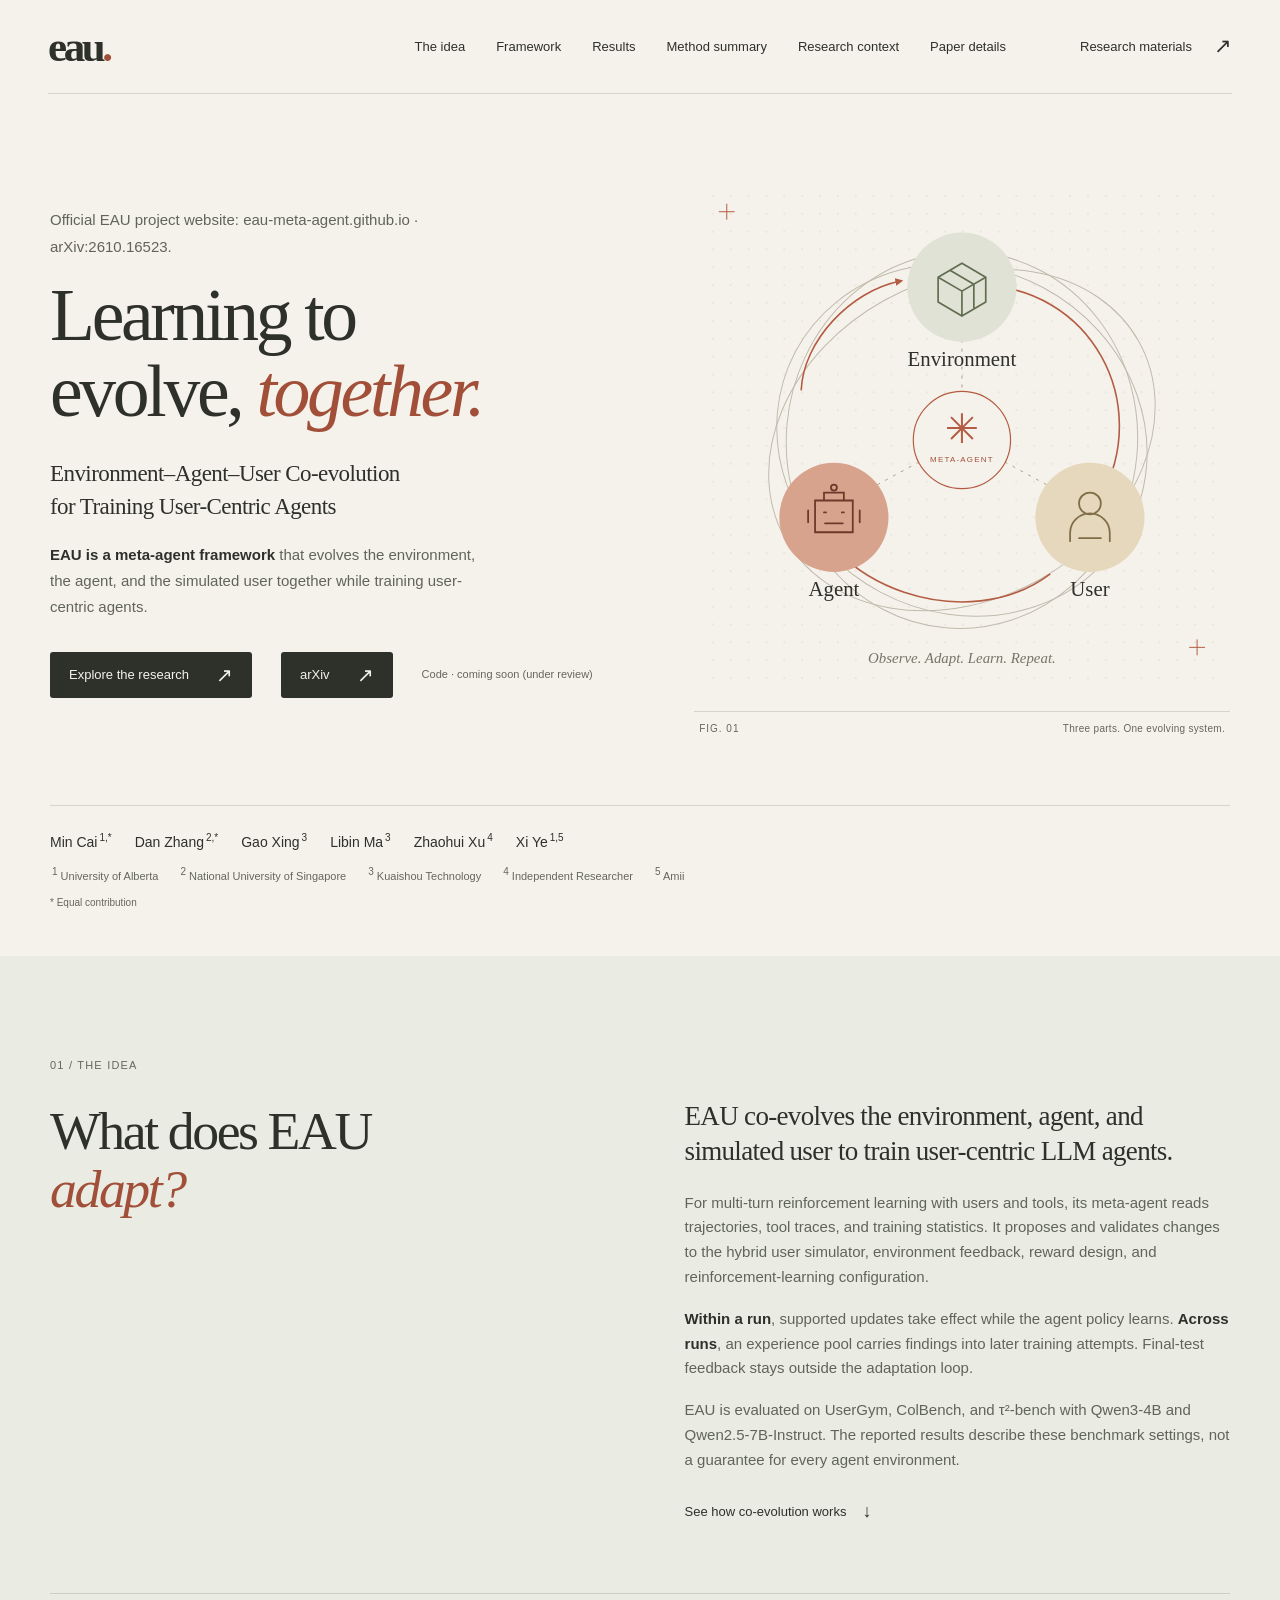
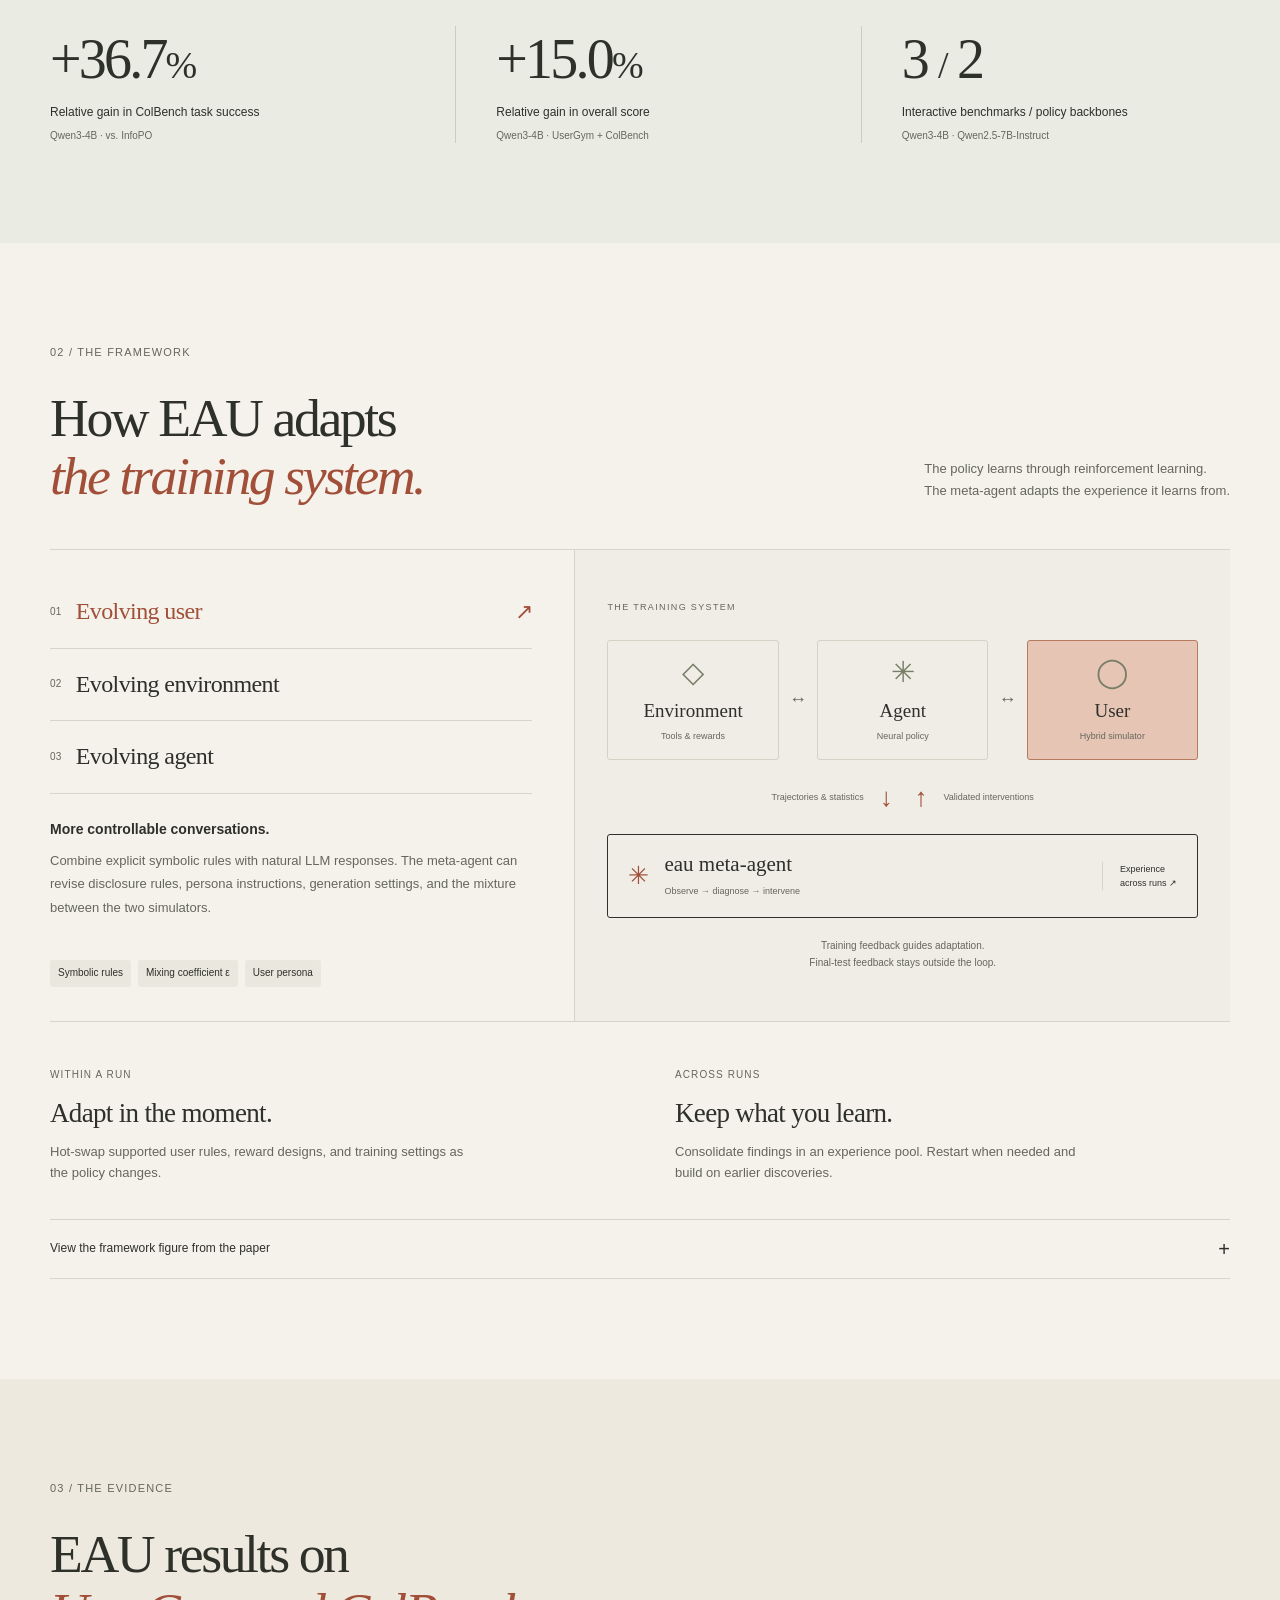
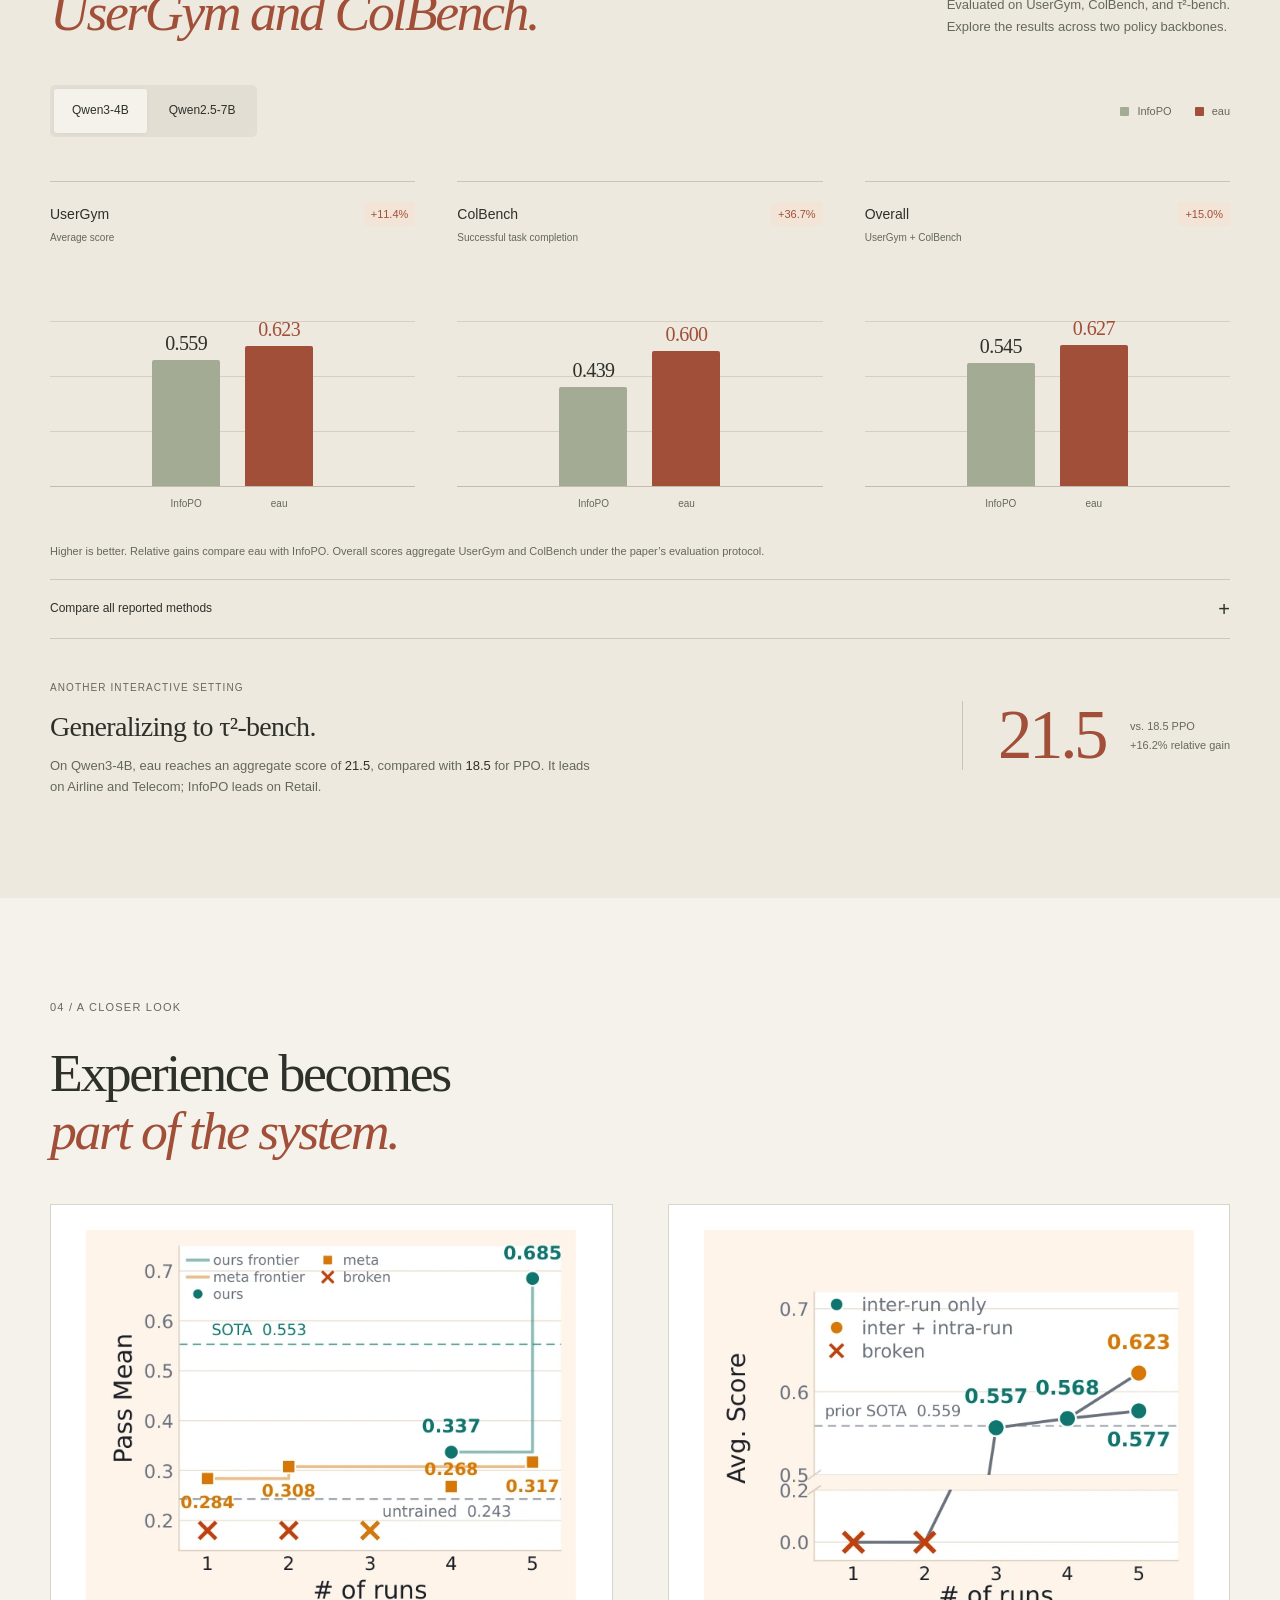
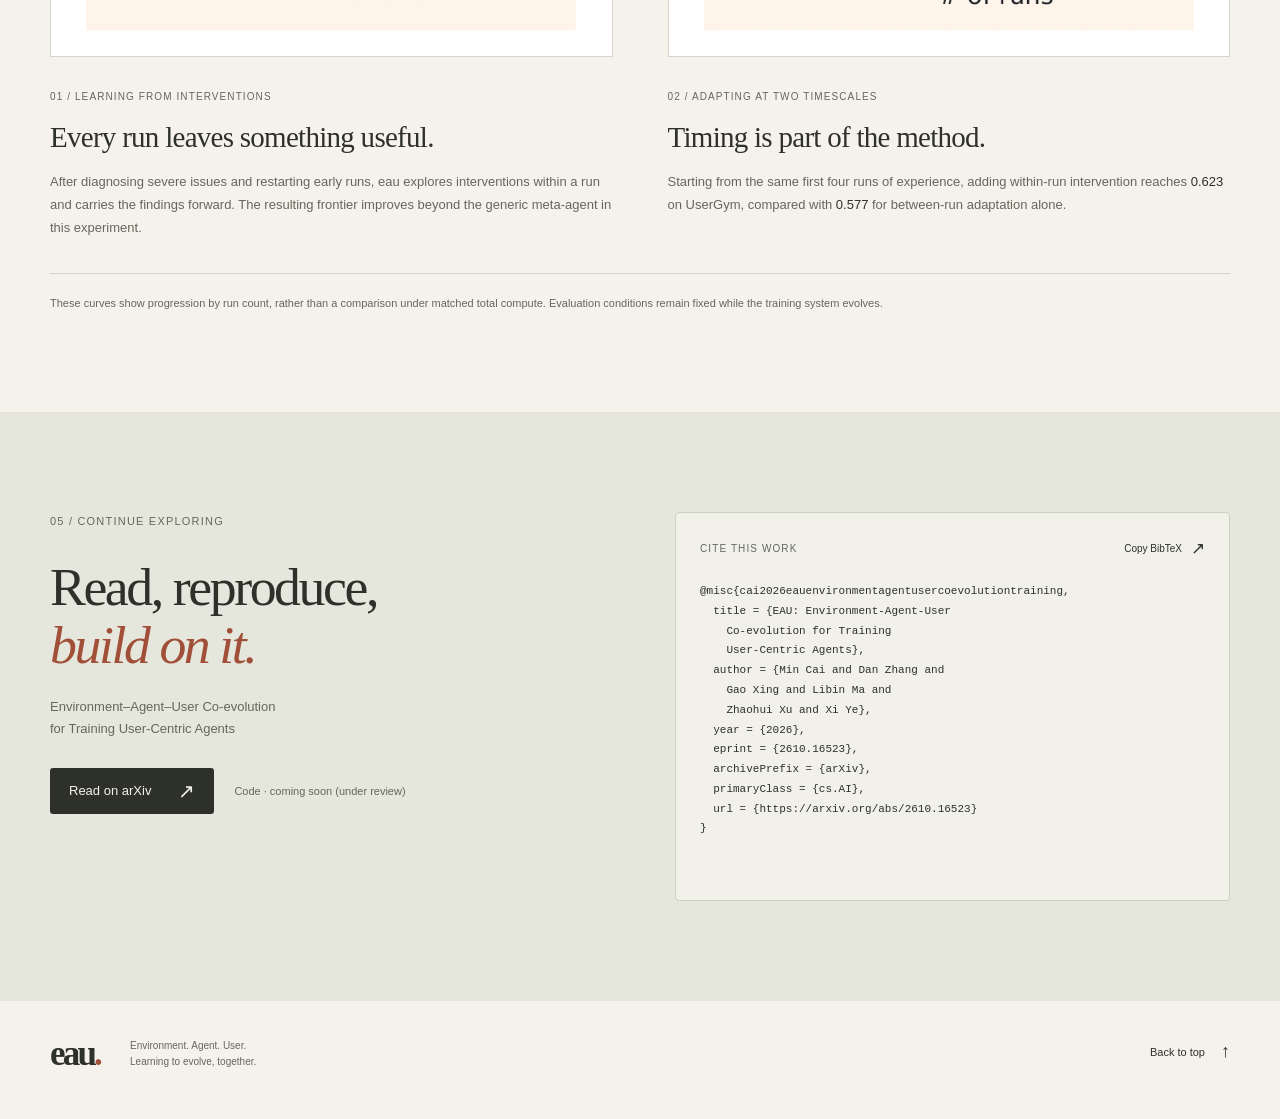
==== index.html @ 18c0ae3d "R16: make framework and benchmark section headings descriptive" ====
<!doctype html>
<html lang="en">
<head>
  <meta charset="utf-8">
  <meta name="viewport" content="width=device-width, initial-scale=1">
  <meta name="theme-color" content="#f5f2eb">
  <meta name="description" content="Official EAU project website for arXiv:2610.16523. A meta-agent framework that adapts environments, simulated users, rewards, and RL configuration for user-centric agents.">
  <link rel="canonical" href="https://eau-meta-agent.github.io/">
  <meta name="citation_title" content="EAU: Environment-Agent-User Co-evolution for Training User-Centric Agents">
  <meta name="citation_author" content="Min Cai">
  <meta name="citation_author" content="Dan Zhang">
  <meta name="citation_author" content="Gao Xing">
  <meta name="citation_author" content="Libin Ma">
  <meta name="citation_author" content="Zhaohui Xu">
  <meta name="citation_author" content="Xi Ye">
  <meta name="citation_publication_date" content="2026">
  <meta name="citation_arxiv_id" content="2610.16523">
  <meta name="citation_pdf_url" content="https://arxiv.org/pdf/2610.16523">
  <meta property="og:title" content="EAU: Environment-Agent-User Co-evolution for Training User-Centric Agents">
  <meta property="og:description" content="Official EAU project website for arXiv:2610.16523. A meta-agent framework that adapts environments, simulated users, rewards, and RL configuration for user-centric agents.">
  <meta property="og:type" content="website">
  <meta property="og:url" content="https://eau-meta-agent.github.io/">
  <meta property="og:image" content="https://eau-meta-agent.github.io/assets/social-card.png">
  <meta property="og:image:width" content="1200">
  <meta property="og:image:height" content="630">
  <meta name="twitter:card" content="summary_large_image">
  <title>EAU: Environment-Agent-User Co-evolution for Training User-Centric Agents</title>
  <link rel="icon" href="assets/favicon.svg" type="image/svg+xml">
  <link rel="stylesheet" href="styles.css">
  <script type="application/ld+json">
  {
    "@context": "https://schema.org",
    "@type": "ScholarlyArticle",
    "name": "EAU: Environment-Agent-User Co-evolution for Training User-Centric Agents",
    "alternateName": ["EAU", "Environment-Agent-User Co-evolution"],
    "url": "https://eau-meta-agent.github.io/",
    "sameAs": "https://arxiv.org/abs/2610.16523",
    "identifier": "arXiv:2610.16523",
    "description": "EAU is a meta-agent framework that jointly adapts the environment, agent, and simulated user while training user-centric agents.",
    "author": [
      {"@type": "Person", "name": "Min Cai", "affiliation": {"@type": "Organization", "name": "University of Alberta"}},
      {"@type": "Person", "name": "Dan Zhang", "affiliation": {"@type": "Organization", "name": "National University of Singapore"}},
      {"@type": "Person", "name": "Gao Xing", "affiliation": {"@type": "Organization", "name": "Kuaishou Technology"}},
      {"@type": "Person", "name": "Libin Ma", "affiliation": {"@type": "Organization", "name": "Kuaishou Technology"}},
      {"@type": "Person", "name": "Zhaohui Xu", "affiliation": {"@type": "Organization", "name": "Independent Researcher"}},
      {"@type": "Person", "name": "Xi Ye", "affiliation": [{"@type": "Organization", "name": "University of Alberta"}, {"@type": "Organization", "name": "Amii"}]}
    ],
    "keywords": ["environment-agent-user co-evolution", "meta-agent", "user-centric agents", "UserGym", "ColBench", "multi-turn reinforcement learning"]
  }
  </script>
  <script src="site-config.js" defer></script>
  <script src="script.js" defer></script>
</head>
<body>
  <a class="skip-link" href="#main">Skip to content</a>
  <header class="site-header">
    <a class="wordmark" href="#" aria-label="EAU home">eau<span class="wordmark-dot">.</span></a>
    <nav aria-label="Main navigation">
      <a href="#overview">The idea</a><a href="#framework">Framework</a><a href="#results">Results</a><a href="method.html">Method summary</a><a href="research-context.html">Research context</a><a href="paper.html">Paper details</a>
    </nav>
    <a class="header-link" href="#resources">Research materials <span aria-hidden="true">↗</span></a>
  </header>

  <main id="main">
    <section class="hero wrap" aria-labelledby="hero-title">
      <div class="hero-copy">
        <p class="hero-description" id="project-reference">Official EAU project website: <a href="https://eau-meta-agent.github.io/">eau-meta-agent.github.io</a> · <a href="https://arxiv.org/abs/2610.16523">arXiv:2610.16523</a>.</p>
        <h1 id="hero-title">Learning to<br>evolve, <em>together.</em></h1>
        <p class="hero-subtitle">Environment–Agent–User Co-evolution<br>for Training User-Centric Agents</p>
        <p class="hero-description"><strong>EAU is a meta-agent framework</strong> that evolves the environment, the agent, and the simulated user together while training user-centric agents.</p>
        <div class="hero-actions">
          <a class="button button-dark" href="#overview">Explore the research <span aria-hidden="true">↗</span></a>
          <a class="button button-dark" href="https://arxiv.org/abs/2610.16523" target="_blank" rel="noopener">arXiv <span aria-hidden="true">↗</span></a>
          <a class="text-link" data-code-link hidden href="#">Code <span aria-hidden="true">↗</span></a><span class="resource-status" data-code-status>Code · coming soon (under review)</span>
        </div>
      </div>
      <div class="hero-visual">
        <svg class="evolution-art" viewBox="0 0 540 530" role="img" aria-labelledby="art-title art-description">
          <title id="art-title">Three parts. One evolving system.</title>
          <desc id="art-description">Environment, agent, and user form a connected cycle around a meta-agent. Feedback from training informs the next intervention.</desc>
          <defs>
            <pattern id="dot-grid" width="18" height="18" patternUnits="userSpaceOnUse"><circle cx="1" cy="1" r="0.65" fill="#d6d0c5"/></pattern>
            <marker id="arrow-clay" viewBox="0 0 10 10" refX="5" refY="5" markerWidth="5" markerHeight="5" orient="auto-start-reverse"><path d="M 0 0 L 10 5 L 0 10 z" fill="#b45c43"/></marker>
          </defs>
          <rect x="10" y="10" width="520" height="510" fill="url(#dot-grid)"/>
          <g class="art-orbits" fill="none" stroke="#c1baad" stroke-width="1">
            <ellipse cx="270" cy="265" rx="204" ry="161" transform="rotate(-29 270 265)"/>
            <ellipse cx="270" cy="265" rx="190" ry="174" transform="rotate(28 270 265)"/>
            <ellipse cx="270" cy="265" rx="177" ry="190" transform="rotate(5 270 265)"/>
          </g>
          <path d="M283 109 C401 108 463 230 409 324 M359 400 C278 462 131 417 108 311 M108 215 C110 165 158 115 207 105" fill="none" stroke="#b45c43" stroke-width="1.6" marker-end="url(#arrow-clay)"/>
          <g stroke="#aaa18e" stroke-dasharray="3 6" fill="none"><path d="M270 155V216 M161 323L229 286 M379 323L311 286"/></g>
          <g class="art-node environment-node">
            <circle cx="270" cy="111" r="55" fill="#dfe2d4"/>
            <g fill="none" stroke="#626c50" stroke-width="1.7"><path d="M246 126V101l24-14 24 14v25l-24 14z M246 101l24 14 24-14 M270 115v25 M258 94l24 14v24"/></g>
            <text x="270" y="190" text-anchor="middle" class="art-label">Environment</text>
          </g>
          <g class="art-node agent-node">
            <circle cx="141" cy="343" r="55" fill="#d8a38d"/>
            <g fill="none" stroke="#6e382b" stroke-width="1.8"><path d="M122 326h38v32h-38z M131 326v-8h20v8 M131 338h2 M149 338h2 M132 349h18 M115 336v12 M167 336v12" stroke-linecap="round"/><circle cx="141" cy="313" r="3"/></g>
            <text x="141" y="422" text-anchor="middle" class="art-label">Agent</text>
          </g>
          <g class="art-node user-node">
            <circle cx="399" cy="343" r="55" fill="#e6d8bc"/>
            <g fill="none" stroke="#806e47" stroke-width="1.8"><circle cx="399" cy="329" r="11"/><path d="M379 367v-8a20 20 0 0 1 40 0v8 M388 364h22" stroke-linecap="round"/></g>
            <text x="399" y="422" text-anchor="middle" class="art-label">User</text>
          </g>
          <circle cx="270" cy="265" r="49" fill="#f5f2eb" stroke="#b45c43" stroke-width="1.2"/>
          <g transform="translate(270 253)" stroke="#b45c43" stroke-width="2"><path d="M-15 0h30 M0-15v30 M-11-11l22 22 M-11 11l22-22"/></g>
          <text x="270" y="287" text-anchor="middle" class="art-meta">META-AGENT</text>
          <text x="270" y="490" text-anchor="middle" class="art-footnote">Observe. Adapt. Learn. Repeat.</text>
          <path d="M25 35h16 M33 27v16 M499 474h16 M507 466v16" stroke="#b45c43" stroke-width="1"/>
        </svg>
        <div class="figure-index"><span>Fig. 01</span><span>Three parts. One evolving system.</span></div>
      </div>
    </section>

    <section class="authors wrap" aria-label="Research team">
      <p class="author-names"><span>Min Cai<sup>1,*</sup></span><span>Dan Zhang<sup>2,*</sup></span><span>Gao Xing<sup>3</sup></span><span>Libin Ma<sup>3</sup></span><span>Zhaohui Xu<sup>4</sup></span><span>Xi Ye<sup>1,5</sup></span></p>
      <p class="affiliations"><span><sup>1</sup> University of Alberta</span><span><sup>2</sup> National University of Singapore</span><span><sup>3</sup> Kuaishou Technology</span><span><sup>4</sup> Independent Researcher</span><span><sup>5</sup> Amii</span></p>
      <p class="equal-contribution">* Equal contribution</p>
    </section>

    <section class="overview section-pad" id="overview" aria-labelledby="overview-title">
      <div class="wrap overview-grid">
        <div><p class="eyebrow section-number">01 / The idea</p><h2 id="overview-title">What does EAU<br><em>adapt?</em></h2></div>
        <div class="overview-copy">
          <p class="lead">EAU co-evolves the environment, agent, and simulated user to train user-centric LLM agents.</p>
          <p>For multi-turn reinforcement learning with users and tools, its meta-agent reads trajectories, tool traces, and training statistics. It proposes and validates changes to the hybrid user simulator, environment feedback, reward design, and reinforcement-learning configuration.</p>
          <p><strong>Within a run</strong>, supported updates take effect while the agent policy learns. <strong>Across runs</strong>, an experience pool carries findings into later training attempts. Final-test feedback stays outside the adaptation loop.</p>
          <p>EAU is evaluated on UserGym, ColBench, and τ²-bench with Qwen3-4B and Qwen2.5-7B-Instruct. The reported results describe these benchmark settings, not a guarantee for every agent environment.</p>
          <a class="text-link" href="#framework">See how co-evolution works <span aria-hidden="true">↓</span></a>
        </div>
      </div>
      <div class="wrap findings-strip">
        <div><strong>+36.7<span>%</span></strong><p>Relative gain in ColBench task success<small>Qwen3-4B · vs. InfoPO</small></p></div>
        <div><strong>+15.0<span>%</span></strong><p>Relative gain in overall score<small>Qwen3-4B · UserGym + ColBench</small></p></div>
        <div><strong>3 <span>/</span> 2</strong><p>Interactive benchmarks / policy backbones<small>Qwen3-4B · Qwen2.5-7B-Instruct</small></p></div>
      </div>
    </section>

    <section class="framework wrap section-pad" id="framework" aria-labelledby="framework-title">
      <div class="section-heading"><div><p class="eyebrow section-number">02 / The framework</p><h2 id="framework-title">How EAU adapts<br><em>the training system.</em></h2></div><p>The policy learns through reinforcement learning.<br>The meta-agent adapts the experience it learns from.</p></div>
      <div class="framework-explorer">
        <div class="framework-controls">
          <div class="component-tabs" role="tablist" aria-label="Explore co-evolving components">
            <button id="tab-user" role="tab" aria-selected="true" aria-controls="component-panel" data-component="user" tabindex="0"><span>01</span> Evolving user <span aria-hidden="true">↗</span></button>
            <button id="tab-environment" role="tab" aria-selected="false" aria-controls="component-panel" data-component="environment" tabindex="-1"><span>02</span> Evolving environment <span aria-hidden="true">↗</span></button>
            <button id="tab-agent" role="tab" aria-selected="false" aria-controls="component-panel" data-component="agent" tabindex="-1"><span>03</span> Evolving agent <span aria-hidden="true">↗</span></button>
          </div>
          <div id="component-panel" role="tabpanel" aria-labelledby="tab-user" tabindex="0">
            <h3 id="component-title">More controllable conversations.</h3>
            <p id="component-description">Combine explicit symbolic rules with natural LLM responses. The meta-agent can revise disclosure rules, persona instructions, generation settings, and the mixture between the two simulators.</p>
            <div class="knob-list" id="component-knobs"><span>Symbolic rules</span><span>Mixing coefficient ε</span><span>User persona</span></div>
          </div>
        </div>
        <div class="system-diagram" data-active="user">
          <div class="diagram-label">THE TRAINING SYSTEM</div>
          <div class="system-components"><div data-node="environment"><span class="node-symbol" aria-hidden="true">◇</span>Environment<small>Tools & rewards</small></div><span class="connector" aria-hidden="true">↔</span><div data-node="agent"><span class="node-symbol" aria-hidden="true">✳</span>Agent<small>Neural policy</small></div><span class="connector" aria-hidden="true">↔</span><div data-node="user" class="is-active"><span class="node-symbol" aria-hidden="true">◯</span>User<small>Hybrid simulator</small></div></div>
          <div class="feedback-bridge"><span>Trajectories & statistics</span><span aria-hidden="true">↓ &nbsp; ↑</span><span>Validated interventions</span></div>
          <div class="meta-agent-box"><span class="little-star" aria-hidden="true">✳</span><div><strong>eau meta-agent</strong><small>Observe → diagnose → intervene</small></div><span class="experience-pool">Experience<br>across runs ↗</span></div>
          <p class="diagram-note">Training feedback guides adaptation.<br>Final-test feedback stays outside the loop.</p>
        </div>
      </div>
      <div class="timescales"><article><span class="mini-index">Within a run</span><h3>Adapt in the moment.</h3><p>Hot-swap supported user rules, reward designs, and training settings as the policy changes.</p></article><article><span class="mini-index">Across runs</span><h3>Keep what you learn.</h3><p>Consolidate findings in an experience pool. Restart when needed and build on earlier discoveries.</p></article></div>
      <details class="paper-figure"><summary>View the framework figure from the paper <span aria-hidden="true">+</span></summary><figure><a href="assets/eau_demo.webp" target="_blank" rel="noopener"><img src="assets/eau_demo.webp" width="1844" height="768" loading="lazy" alt="EAU framework from the manuscript, showing meta-agent interventions on environment, agent, and user knobs during and across training runs."></a><figcaption>The meta-agent controls editable knobs and carries experience between runs. Figure from the supplied manuscript.</figcaption></figure></details>
    </section>

    <section class="results section-pad" id="results" aria-labelledby="results-title">
      <div class="wrap">
        <div class="section-heading"><div><p class="eyebrow section-number">03 / The evidence</p><h2 id="results-title">EAU results on<br><em>UserGym and ColBench.</em></h2></div><p>Evaluated on UserGym, ColBench, and τ²-bench.<br>Explore the results across two policy backbones.</p></div>
        <div class="results-toolbar"><div class="model-switch" role="group" aria-label="Policy backbone"><button data-model="qwen3" aria-pressed="true">Qwen3-4B</button><button data-model="qwen25" aria-pressed="false">Qwen2.5-7B</button></div><span class="results-key"><i class="legend-baseline"></i> InfoPO <i class="legend-eau"></i> eau</span></div>
        <div class="chart-grid" id="result-charts" aria-live="polite"><article class="chart-card" aria-label="Qwen3-4B, UserGym Average score: InfoPO 0.559, eau 0.623, relative gain 11.4 percent.">
      <div class="chart-top"><h3>UserGym</h3><span class="gain">+11.4%</span></div>
      <p class="chart-subtitle">Average score</p>
      <div class="bar-plot" aria-hidden="true"><div class="bar-column"><span class="bar-value">0.559</span><div class="bar" style="height:57.30%"></div></div><div class="bar-column eau"><span class="bar-value">0.623</span><div class="bar" style="height:63.86%"></div></div></div>
      <div class="bar-labels" aria-hidden="true"><span>InfoPO</span><span>eau</span></div>
    </article><article class="chart-card" aria-label="Qwen3-4B, ColBench Successful task completion: InfoPO 0.439, eau 0.600, relative gain 36.7 percent.">
      <div class="chart-top"><h3>ColBench</h3><span class="gain">+36.7%</span></div>
      <p class="chart-subtitle">Successful task completion</p>
      <div class="bar-plot" aria-hidden="true"><div class="bar-column"><span class="bar-value">0.439</span><div class="bar" style="height:45.00%"></div></div><div class="bar-column eau"><span class="bar-value">0.600</span><div class="bar" style="height:61.50%"></div></div></div>
      <div class="bar-labels" aria-hidden="true"><span>InfoPO</span><span>eau</span></div>
    </article><article class="chart-card" aria-label="Qwen3-4B, Overall UserGym + ColBench: InfoPO 0.545, eau 0.627, relative gain 15.0 percent.">
      <div class="chart-top"><h3>Overall</h3><span class="gain">+15.0%</span></div>
      <p class="chart-subtitle">UserGym + ColBench</p>
      <div class="bar-plot" aria-hidden="true"><div class="bar-column"><span class="bar-value">0.545</span><div class="bar" style="height:55.86%"></div></div><div class="bar-column eau"><span class="bar-value">0.627</span><div class="bar" style="height:64.27%"></div></div></div>
      <div class="bar-labels" aria-hidden="true"><span>InfoPO</span><span>eau</span></div>
    </article></div>
        <noscript><p>Showing the Qwen3-4B results. Enable JavaScript to switch the policy backbone. The source tables are included in the downloadable manuscript.</p></noscript>
        <p class="results-note">Higher is better. Relative gains compare eau with InfoPO. Overall scores aggregate UserGym and ColBench under the paper’s evaluation protocol.</p>
        <details class="result-table-details"><summary>Compare all reported methods <span aria-hidden="true">+</span></summary><div class="table-scroll"><table><caption id="table-caption">Qwen3-4B · UserGym and ColBench</caption><thead><tr><th scope="col">Method</th><th scope="col">UserGym avg.</th><th scope="col">ColBench pass</th><th scope="col">ColBench success</th><th scope="col">Overall</th></tr></thead><tbody id="results-table-body"><tr><th scope="row">Backbone</th><td>0.426</td><td>0.272</td><td>0.153</td><td>0.378</td></tr><tr><th scope="row">ReAct</th><td>0.457</td><td>0.269</td><td>0.145</td><td>0.401</td></tr><tr><th scope="row">Reflexion</th><td>0.455</td><td>0.303</td><td>0.184</td><td>0.408</td></tr><tr><th scope="row">RAGEN</th><td>0.468</td><td>0.479</td><td>0.361</td><td>0.457</td></tr><tr><th scope="row">Search-R1</th><td>0.472</td><td>0.467</td><td>0.355</td><td>0.459</td></tr><tr><th scope="row">UserRL</th><td>0.509</td><td>0.468</td><td>0.342</td><td>0.486</td></tr><tr><th scope="row">InfoPO</th><td>0.559</td><td>0.553</td><td>0.439</td><td>0.545</td></tr><tr><th scope="row">PPO</th><td>0.522</td><td>0.284</td><td>0.200</td><td>0.462</td></tr><tr class="ours"><th scope="row">eau</th><td>0.623</td><td>0.685</td><td>0.600</td><td>0.627</td></tr></tbody></table></div></details>
        <div class="tau-result"><div><span class="mini-index">Another interactive setting</span><h3>Generalizing to τ²-bench.</h3><p>On Qwen3-4B, eau reaches an aggregate score of <strong>21.5</strong>, compared with <strong>18.5</strong> for PPO. It leads on Airline and Telecom; InfoPO leads on Retail.</p></div><div class="tau-score"><strong>21.5</strong><span>vs. 18.5 PPO<br>+16.2% relative gain</span></div></div>
      </div>
    </section>

    <section class="insights wrap section-pad" aria-labelledby="insights-title">
      <div class="section-heading"><div><p class="eyebrow section-number">04 / A closer look</p><h2 id="insights-title">Experience becomes<br><em>part of the system.</em></h2></div></div>
      <div class="insight-grid">
        <article><figure><a href="assets/experience_analysis.webp" target="_blank" rel="noopener"><img src="assets/experience_analysis.webp" width="634" height="518" loading="lazy" alt="ColBench best-score frontier: EAU reaches pass mean 0.685, compared with 0.317 for a generic meta-agent, over five runs."></a></figure><span class="mini-index">01 / Learning from interventions</span><h3>Every run leaves something useful.</h3><p>After diagnosing severe issues and restarting early runs, eau explores interventions within a run and carries the findings forward. The resulting frontier improves beyond the generic meta-agent in this experiment.</p></article>
        <article><figure><a href="assets/usergym_progression.webp" target="_blank" rel="noopener"><img src="assets/usergym_progression.webp" width="634" height="518" loading="lazy" alt="UserGym progression: with shared experience from the first four runs, adding intra-run intervention reaches 0.623 versus 0.577 with inter-run adaptation alone."></a></figure><span class="mini-index">02 / Adapting at two timescales</span><h3>Timing is part of the method.</h3><p>Starting from the same first four runs of experience, adding within-run intervention reaches <strong>0.623</strong> on UserGym, compared with <strong>0.577</strong> for between-run adaptation alone.</p></article>
      </div>
      <p class="insights-note">These curves show progression by run count, rather than a comparison under matched total compute. Evaluation conditions remain fixed while the training system evolves.</p>
    </section>

    <section class="resources section-pad" id="resources" aria-labelledby="resources-title">
      <div class="wrap resources-grid"><div><p class="eyebrow section-number">05 / Continue exploring</p><h2 id="resources-title">Read, reproduce,<br><em>build on it.</em></h2><p>Environment–Agent–User Co-evolution<br>for Training User-Centric Agents</p><div class="resource-links"><a class="button button-dark" href="https://arxiv.org/abs/2610.16523" target="_blank" rel="noopener">Read on arXiv <span aria-hidden="true">↗</span></a><a id="code-link" class="text-link" data-code-link hidden href="#">Code on GitHub <span aria-hidden="true">↗</span></a><span id="code-status" class="resource-status" data-code-status>Code · coming soon (under review)</span></div></div>
      <div class="citation-box"><div class="citation-heading"><span class="mini-index">Cite this work</span><button id="copy-citation" aria-label="Copy BibTeX citation">Copy BibTeX <span aria-hidden="true">↗</span></button></div><pre><code id="citation">@misc{cai2026eauenvironmentagentusercoevolutiontraining,
  title = {EAU: Environment-Agent-User
    Co-evolution for Training
    User-Centric Agents},
  author = {Min Cai and Dan Zhang and
    Gao Xing and Libin Ma and
    Zhaohui Xu and Xi Ye},
  year = {2026},
  eprint = {2610.16523},
  archivePrefix = {arXiv},
  primaryClass = {cs.AI},
  url = {https://arxiv.org/abs/2610.16523}
}</code></pre><p id="copy-status" class="copy-status" role="status" aria-live="polite"></p></div></div>
    </section>
  </main>
  <footer class="wrap site-footer"><a class="wordmark" href="#" aria-label="Back to top">eau<span class="wordmark-dot">.</span></a><p>Environment. Agent. User.<br>Learning to evolve, together.</p><a class="text-link" href="#main">Back to top <span aria-hidden="true">↑</span></a></footer>
</body>
</html>
---- styles.css ----
@charset "UTF-8";
:root{--paper:#f5f2eb;--ink:#2e302a;--muted:#65675d;--line:#d7d5ca;--clay:#a14f38;--clay-light:#e7c5b5;--sage:#dfe2d4;--serif:Georgia,'Times New Roman',serif;--sans:Arial,Helvetica,sans-serif}
*{box-sizing:border-box}html{scroll-behavior:smooth;scroll-padding-top:92px}body{margin:0;background:var(--paper);color:var(--ink);font-family:var(--sans);font-size:16px;line-height:1.65;-webkit-font-smoothing:antialiased}a{color:inherit;text-decoration:none}button{font:inherit;color:inherit;cursor:pointer}button,a{-webkit-tap-highlight-color:transparent}button:focus-visible,a:focus-visible,summary:focus-visible,[tabindex]:focus-visible{outline:2px solid var(--clay);outline-offset:6px}button:disabled{cursor:default}a[hidden],[hidden]{display:none!important}::selection{background:#dfb39a;color:var(--ink)}img{display:block;width:100%;height:auto}p{margin:0 0 1.15em}h1,h2,h3{font-family:var(--serif);font-weight:400;line-height:1.08;margin:0;letter-spacing:-.045em}h1{font-size:clamp(58px,5.75vw,84px);line-height:1.035}h2{font-size:clamp(39px,4.2vw,57px)}h3{font-size:29px;letter-spacing:-.025em;line-height:1.15}em{font-weight:400;color:var(--clay)}sup{font-size:10px;vertical-align:super;margin-left:2px;line-height:0}.wrap{width:min(1180px,calc(100% - 96px));margin-inline:auto}.section-pad{padding-block:100px}.eyebrow,.mini-index{font-size:11px;font-weight:500;letter-spacing:.11em;text-transform:uppercase}.eyebrow{margin:0 0 28px;display:flex;align-items:center;gap:10px}.section-number{color:var(--muted)}.little-star{color:var(--clay);font-size:25px;line-height:1}.skip-link{position:fixed;top:-100px;left:20px;z-index:100;background:var(--ink);color:var(--paper);padding:12px 20px}.skip-link:focus{top:15px}.site-header{height:94px;width:calc(100% - 96px);margin:auto;display:flex;align-items:center;justify-content:space-between;border-bottom:1px solid var(--line);gap:32px}.wordmark{font-family:var(--serif);font-size:43px;font-weight:700;letter-spacing:-.08em;line-height:1;display:inline-block}.wordmark-dot{color:var(--clay)}nav{display:flex;gap:31px;margin-left:auto;margin-right:42px}nav a,.header-link{font-size:13px}nav a:hover,.header-link:hover{color:var(--clay)}.header-link{display:flex;gap:22px;align-items:center}.header-link span{font-size:21px}.hero{padding-top:76px;padding-bottom:58px;display:grid;grid-template-columns:1.12fr 1fr;align-items:center;gap:44px}.hero-copy{padding-bottom:12px}.hero .eyebrow{margin-bottom:28px}.hero-subtitle{font-family:var(--serif);font-size:23px;line-height:1.4;margin:29px 0 19px;letter-spacing:-.025em}.hero-description{font-size:15px;line-height:1.75;max-width:430px;color:#616459}.hero-description strong{font-weight:600;color:var(--ink)}.hero-actions{display:flex;flex-wrap:wrap;gap:18px 29px;align-items:center;margin-top:31px}.button{display:inline-flex;align-items:center;justify-content:center;gap:27px;padding:13px 19px;font-size:13px;border-radius:3px;line-height:1.5;transition:background .2s,transform .2s}.button:hover{transform:translateY(-2px)}.button-dark{background:var(--ink);color:var(--paper)}.button-dark:hover{background:#4b4e41}.button span{font-size:20px;line-height:1}.text-link{display:inline-flex;align-items:center;gap:16px;font-size:13px;border-bottom:1px solid transparent;padding-bottom:3px}.text-link:hover{color:var(--clay);border-color:var(--clay)}.text-link span{font-size:18px}.hero-visual{padding-top:7px}.evolution-art{width:100%;height:auto;overflow:visible}.art-label{font-family:var(--serif);font-size:21px;fill:var(--ink)}.art-meta{font-family:var(--sans);font-size:8px;letter-spacing:1.25px;fill:var(--clay)}.art-footnote{font-family:var(--serif);font-style:italic;font-size:15px;fill:#777566}.figure-index{display:flex;align-items:center;justify-content:space-between;font-size:10px;color:var(--muted);padding:9px 5px;border-top:1px solid var(--line);letter-spacing:.03em}.figure-index span:first-child{text-transform:uppercase;letter-spacing:.1em}.authors{border-top:1px solid var(--line);padding-block:25px 32px}.author-names{font-size:14px;display:flex;flex-wrap:wrap;gap:10px 23px;margin:0 0 13px}.affiliations{display:flex;flex-wrap:wrap;gap:3px 20px;font-size:11px;color:var(--muted);margin:0 0 10px}.equal-contribution{font-size:10px;color:var(--muted);margin:0}.overview{background:#eaece3;margin-top:12px}.overview-grid{display:grid;grid-template-columns:1fr 1.03fr;gap:105px}.overview-copy{font-size:15px;color:#616459;padding-top:43px}.overview-copy .lead{font-family:var(--serif);font-size:27px;line-height:1.3;letter-spacing:-.025em;color:var(--ink);margin-bottom:22px}.overview-copy strong{color:var(--ink)}.overview-copy .text-link{color:var(--ink);margin-top:7px}.findings-strip{display:grid;grid-template-columns:1fr 1fr 1fr;border-top:1px solid #c9cec0;margin-top:62px;padding-top:32px;gap:36px}.findings-strip>div+div{border-left:1px solid #c9cec0;padding-left:40px}.findings-strip strong{font-family:var(--serif);font-size:56px;font-weight:400;letter-spacing:-.05em;line-height:1.2}.findings-strip strong>span{font-size:38px}.findings-strip p{font-size:12px;line-height:1.5;margin:10px 0 0}.findings-strip small{display:block;font-size:10px;color:var(--muted);margin-top:7px}.section-heading{display:flex;align-items:flex-end;justify-content:space-between;gap:50px;margin-bottom:44px}.section-heading>p{font-size:13px;color:var(--muted);margin:0 0 4px;max-width:380px}.framework-explorer{display:grid;grid-template-columns:1fr 1.25fr;border-block:1px solid var(--line);min-height:420px}.framework-controls{padding:26px 42px 34px 0}.component-tabs{display:flex;flex-direction:column}.component-tabs button{background:none;border:0;border-bottom:1px solid var(--line);padding:16px 0;display:flex;align-items:center;gap:14px;text-align:left;font-family:var(--serif);font-size:24px;letter-spacing:-.025em}.component-tabs button>span:first-child{font-family:var(--sans);font-size:10px;letter-spacing:.03em;color:var(--muted)}.component-tabs button>span:last-child{margin-left:auto;font-size:22px;opacity:0}.component-tabs button[aria-selected=true]{color:var(--clay)}.component-tabs button[aria-selected=true]>span:last-child{opacity:1}.component-tabs button:hover{color:var(--clay)}#component-panel{padding-top:27px}#component-title{font-family:var(--sans);font-size:14px;font-weight:600;letter-spacing:0;margin-bottom:12px}#component-description{font-size:13px;color:var(--muted);line-height:1.8;min-height:94px;margin-bottom:17px}.knob-list{display:flex;gap:7px;flex-wrap:wrap}.knob-list span{font-size:10px;background:#eae7de;padding:5px 8px;border-radius:3px}.system-diagram{background:#efede5;border-left:1px solid var(--line);padding:35px 32px;display:flex;flex-direction:column;justify-content:center}.diagram-label{font-size:9px;letter-spacing:.15em;color:var(--muted);margin-bottom:25px}.system-components{display:flex;align-items:center;justify-content:space-between;gap:10px}.system-components>div{width:29%;text-align:center;font-family:var(--serif);font-size:19px;line-height:1.3;padding:17px 5px;border:1px solid #d5d1c5;border-radius:3px;transition:background .25s,border-color .25s}.system-components small{display:block;font-family:var(--sans);font-size:9px;color:var(--muted);margin-top:7px}.node-symbol{display:block;font-size:29px;margin-bottom:12px;line-height:1;color:#777e67}.system-components>div.is-active{background:#e7c5b5;border-color:#b77c60}.system-components>div[data-node=environment].is-active{background:#dfe2d4;border-color:#8f9b78}.system-components>div[data-node=agent].is-active{background:#ddc9bc;border-color:#a78f7c}.connector{font-size:18px;color:var(--muted)}.feedback-bridge{display:flex;align-items:center;justify-content:center;gap:16px;font-size:9px;color:var(--muted);padding:24px 0}.feedback-bridge>span:nth-child(2){font-size:26px;color:var(--clay);line-height:1}.meta-agent-box{border:1px solid var(--ink);border-radius:3px;display:flex;align-items:center;padding:18px 20px;gap:15px}.meta-agent-box strong{font-family:var(--serif);font-size:21px;font-weight:400;line-height:1.1}.meta-agent-box small{display:block;font-size:9px;color:var(--muted);margin-top:4px}.experience-pool{font-size:9px;line-height:1.6;margin-left:auto;padding-left:17px;border-left:1px solid var(--line)}.diagram-note{font-size:10px;color:var(--muted);text-align:center;margin:19px 0 0;line-height:1.7}.timescales{display:grid;grid-template-columns:1fr 1fr;gap:70px;padding-top:38px}.mini-index{font-size:10px;color:var(--muted)}.timescales h3{margin:12px 0;font-size:27px}.timescales p{font-size:13px;max-width:420px;color:var(--muted);margin:0}.paper-figure{margin-top:35px;border-block:1px solid var(--line)}summary{cursor:pointer;list-style:none;display:flex;align-items:center;justify-content:space-between;padding:19px 0;font-size:12px}summary::-webkit-details-marker{display:none}summary>span{font-size:20px;line-height:1;transition:transform .2s}details[open]>summary>span{transform:rotate(45deg)}.paper-figure figure{margin:10px 0 25px;background:#fff;padding:20px}.paper-figure figcaption{font-size:11px;color:var(--muted);margin-top:20px}.paper-figure a{display:block}.results{background:#eee9df}.results-toolbar{display:flex;align-items:center;justify-content:space-between;margin:5px 0 44px;gap:20px}.model-switch{display:flex;gap:4px;background:#e3ded3;border-radius:5px;padding:4px}.model-switch button{border:0;background:transparent;padding:10px 18px;border-radius:3px;font-size:12px;transition:background .2s}.model-switch button[aria-pressed=true]{background:var(--paper);box-shadow:0 1px 4px #0000000a}.results-key{display:flex;align-items:center;gap:8px;font-size:11px;color:var(--muted)}.results-key i{width:9px;height:9px;display:inline-block;border-radius:1px}.legend-baseline{background:#a4ab94}.legend-eau{background:var(--clay);margin-left:15px}.chart-grid{display:grid;grid-template-columns:1fr 1fr 1fr;gap:42px}.chart-card{border-top:1px solid #cac5b9;padding-top:20px;min-width:0}.chart-top{display:flex;align-items:center;justify-content:space-between;gap:10px}.chart-top h3{font-family:var(--sans);font-weight:500;letter-spacing:0;font-size:14px}.gain{font-size:11px;color:var(--clay);background:#f2e4d7;padding:3px 7px;border-radius:3px}.chart-subtitle{font-size:10px;color:var(--muted);margin:4px 0 20px}.bar-plot{position:relative;height:220px;border-bottom:1px solid #c1bcae;display:flex;justify-content:center;gap:25px;align-items:flex-end;padding:0 20px;background:repeating-linear-gradient(to top,transparent 0,transparent 54px,#d7d0c2 54px,#d7d0c2 55px)}.bar-column{display:flex;flex-direction:column;justify-content:flex-end;align-items:center;gap:7px;width:68px;height:100%;z-index:1}.bar-value{font-size:20px;line-height:1;font-family:var(--serif);letter-spacing:-.03em}.bar{width:100%;background:#a4ab94;border-radius:2px 2px 0 0;transition:height .35s ease}.bar-column.eau .bar{background:var(--clay)}.bar-column.eau .bar-value{color:var(--clay)}.bar-labels{display:flex;justify-content:center;gap:25px;margin-top:9px}.bar-labels span{width:68px;text-align:center;font-size:10px;color:var(--muted)}.results-note{font-size:11px;color:var(--muted);margin:30px 0 19px;max-width:760px}.result-table-details{border-block:1px solid #cdc8bd}.table-scroll{overflow:auto;padding-bottom:20px}table{width:100%;border-collapse:collapse;font-size:12px;font-variant-numeric:tabular-nums;white-space:nowrap;text-align:right}caption{text-align:left;font-size:11px;color:var(--muted);padding:0 0 15px}th,td{padding:11px 15px;border-bottom:1px solid #d6d0c4}th{font-size:10px;font-weight:500;color:var(--muted)}td:first-child,th:first-child{text-align:left;padding-left:0}tr.ours{background:#e6d8ca;font-weight:600}tr.ours td:first-child{padding-left:12px}tr:last-child td{border-bottom:0}.tau-result{margin-top:34px;display:grid;grid-template-columns:1.2fr 1fr;gap:50px;align-items:center}.tau-result h3{margin:11px 0 12px;font-size:28px}.tau-result p{font-size:13px;color:var(--muted);margin:0;max-width:540px}.tau-result p strong{color:var(--ink);font-weight:500}.tau-score{justify-self:end;display:flex;align-items:center;gap:25px;border-left:1px solid #c9c3b6;padding-left:35px}.tau-score strong{font-family:var(--serif);font-weight:400;font-size:69px;line-height:1;letter-spacing:-.05em;color:var(--clay)}.tau-score span{font-size:11px;color:var(--muted)}.insight-grid{display:grid;grid-template-columns:1fr 1fr;gap:55px}.insight-grid figure{background:white;border:1px solid var(--line);margin:0 0 25px;padding:25px 35px}.insight-grid figure img{aspect-ratio:634/518;object-fit:contain}.insight-grid h3{margin:13px 0 15px;font-size:29px}.insight-grid p{font-size:13px;color:var(--muted);line-height:1.8;margin:0}.insight-grid p strong{font-weight:500;color:var(--ink)}.insights-note{font-size:11px;color:var(--muted);border-top:1px solid var(--line);padding-top:20px;margin:33px 0 0;max-width:100%}.resources{background:#e5e7dc}.resources-grid{display:grid;grid-template-columns:1fr 1fr;gap:70px;align-items:start}.resources-grid>div>p:not(.eyebrow){font-size:13px;color:var(--muted);margin-top:22px}.resource-links{display:flex;align-items:center;gap:20px;flex-wrap:wrap;margin-top:29px}.resource-status{font-size:11px;color:var(--muted)}.citation-box{background:#f1f1e9;border:1px solid #cdd1c1;border-radius:4px;min-width:0;padding:22px 24px}.citation-heading{display:flex;justify-content:space-between;align-items:center;gap:12px;margin-bottom:19px}.citation-heading button{background:none;border:0;padding:0;font-size:10px;display:flex;align-items:center;gap:9px}.citation-heading button:hover{color:var(--clay)}.citation-heading button span{font-size:17px}.citation-box pre{font-size:11px;line-height:1.8;overflow:auto;margin:0;tab-size:2}.citation-box code{font-family:'SFMono-Regular',Consolas,'Liberation Mono',monospace}.copy-status{min-height:17px;font-size:10px;color:var(--clay);margin:9px 0 0}.site-footer{padding-block:35px;display:flex;align-items:center;gap:30px}.site-footer .wordmark{font-size:35px}.site-footer p{font-size:10px;line-height:1.6;color:var(--muted);margin:0}.site-footer>a:last-child{margin-left:auto;font-size:11px}
@media(min-width:1500px){.hero{padding-block:94px 76px}}
@media(max-width:1100px){.wrap{width:calc(100% - 64px)}.site-header{width:calc(100% - 64px)}.hero{gap:20px}.hero-actions{gap:18px}.hero-subtitle{font-size:21px}.hero-description{font-size:14px}.overview-grid{gap:60px}.section-heading>p{max-width:320px}.framework-controls{padding-right:26px}.system-diagram{padding-inline:22px}.system-components>div{font-size:17px}.feedback-bridge{gap:8px;font-size:8px}.meta-agent-box{padding-inline:12px}.experience-pool{padding-left:10px}.chart-grid{gap:28px}.resources-grid{gap:40px}.findings-strip>div+div{padding-left:24px}.insight-grid{gap:35px}.tau-score{padding-left:25px;gap:18px}}
@media(max-width:800px){.site-header{height:80px;gap:20px}nav{margin:0;gap:22px}.header-link{font-size:11px;gap:9px}.wordmark{font-size:37px}.hero{grid-template-columns:1fr 1fr;gap:8px;padding-top:55px;padding-bottom:40px}h1{font-size:54px}.hero-subtitle{font-size:18px}.hero-description{font-size:13px}.hero .eyebrow{font-size:9px;gap:6px}.hero-actions{flex-wrap:wrap;gap:15px;margin-top:24px}.button{padding:12px 15px;gap:17px;font-size:12px}.hero-visual{align-self:start;padding-top:35px}.figure-index{font-size:8px;gap:8px}.section-pad{padding-block:72px}.overview-grid{gap:35px;grid-template-columns:1fr 1fr}.overview-copy{padding-top:35px;font-size:13px}.overview-copy .lead{font-size:24px}h2{font-size:40px}.findings-strip{gap:18px;margin-top:42px}.findings-strip strong{font-size:44px}.findings-strip strong>span{font-size:30px}.findings-strip p{font-size:11px}.findings-strip small{font-size:9px}.findings-strip>div+div{padding-left:18px}.section-heading{gap:30px}.section-heading>p{max-width:250px;font-size:11px}.framework-explorer{grid-template-columns:1fr}.framework-controls{padding:15px 0 25px}.component-tabs{flex-direction:row;gap:20px}.component-tabs button{font-size:18px;flex:1;gap:8px;padding-block:15px}.component-tabs button>span:last-child{display:none}.component-tabs button>span:first-child{font-size:9px}#component-description{min-height:0;max-width:570px}#component-panel{padding-top:23px}.system-diagram{border-left:0;border-top:1px solid var(--line);padding:30px 40px}.system-components>div{font-size:22px}.system-components small{font-size:11px}.feedback-bridge{font-size:10px;gap:18px}.meta-agent-box{padding:19px}.meta-agent-box strong{font-size:24px}.meta-agent-box small{font-size:11px}.experience-pool{font-size:10px}.diagram-note{font-size:11px}.timescales{gap:35px}.chart-grid{gap:20px}.bar-plot{padding-inline:8px;gap:18px;height:200px;background-size:auto 50px}.bar-column{width:47px}.bar-labels{gap:18px}.bar-labels span{width:47px}.bar-value{font-size:18px}.chart-top h3{font-size:12px}.gain{font-size:9px}.tau-result{gap:28px}.tau-score{flex-direction:column;align-items:flex-start;gap:10px}.tau-score strong{font-size:60px}.insight-grid figure{padding:15px}.insight-grid h3{font-size:25px}.resources-grid{grid-template-columns:1fr;gap:35px}.citation-box{max-width:640px}.citation-box pre{font-size:12px}}
@media(max-width:580px){html{scroll-padding-top:24px}.wrap{width:calc(100% - 40px)}.site-header{width:calc(100% - 40px);height:75px;gap:15px}nav{gap:17px;margin-left:auto}nav a{font-size:11px}.header-link{display:none}.hero{display:flex;flex-direction:column;padding-top:44px;gap:28px}.hero-copy{width:100%;padding:0}.hero .eyebrow{font-size:10px;margin-bottom:25px}h1{font-size:clamp(52px,11.6vw,68px)}.hero-subtitle{font-size:20px;margin-top:25px}.hero-description{font-size:14px;max-width:410px}.hero-actions{gap:25px;margin-top:25px}.hero-visual{align-self:center;width:min(100%,380px);padding-top:0}.figure-index{font-size:9px}.authors{padding-block:23px}.author-names{font-size:12px;gap:10px 18px}.affiliations{font-size:10px;gap:5px 15px}.equal-contribution{font-size:9px}.section-pad{padding-block:58px}.eyebrow{margin-bottom:23px}.overview-grid{grid-template-columns:1fr;gap:28px}h2{font-size:43px}.overview-copy{padding-top:0;font-size:14px}.overview-copy .lead{font-size:26px}.findings-strip{grid-template-columns:1fr;gap:24px;margin-top:34px;padding-top:28px}.findings-strip>div{display:flex;align-items:center;gap:25px}.findings-strip>div+div{border-left:0;border-top:1px solid #c9cec0;padding:23px 0 0}.findings-strip strong{font-size:46px;min-width:165px}.findings-strip p{font-size:11px;margin:0;max-width:190px}.findings-strip small{font-size:9px}.section-heading{display:block;margin-bottom:30px}.section-heading>p{max-width:100%;font-size:13px;margin-top:23px}.component-tabs{gap:13px}.component-tabs button{font-family:var(--sans);font-size:12px;line-height:1.5;letter-spacing:0;align-items:flex-start;flex-direction:column;gap:4px;padding-block:13px}.component-tabs button[aria-selected=true]{border-bottom-color:var(--clay)}.component-tabs button>span:first-child{font-size:9px}.system-diagram{padding:25px 15px}.system-components{gap:7px}.system-components>div{font-size:16px;padding:14px 3px;width:30%}.system-components small{font-size:8px}.node-symbol{font-size:27px;margin-bottom:9px}.connector{font-size:12px}.feedback-bridge{font-size:8px;gap:11px;padding-block:21px}.meta-agent-box{padding:14px 12px;gap:10px}.meta-agent-box strong{font-size:20px}.meta-agent-box small{font-size:8px}.experience-pool{font-size:8px;padding-left:12px}.diagram-note{font-size:9px}.timescales{gap:25px}.timescales h3{font-size:24px}.timescales p{font-size:12px}.mini-index{font-size:9px}.paper-figure{margin-top:28px}.paper-figure figure{padding:10px}summary{font-size:11px;gap:15px}.results-toolbar{align-items:flex-start;flex-direction:column;gap:19px;margin-bottom:26px}.model-switch{width:100%}.model-switch button{flex:1;font-size:12px}.chart-grid{grid-template-columns:1fr;gap:30px}.chart-card{padding-top:17px}.chart-top h3{font-size:15px}.gain{font-size:11px}.chart-subtitle{font-size:11px;margin-bottom:16px}.bar-plot{height:210px;gap:45px;padding-inline:20px;background:repeating-linear-gradient(to top,transparent 0,transparent 51.5px,#d7d0c2 51.5px,#d7d0c2 52.5px)}.bar-column{width:76px}.bar-value{font-size:23px}.bar-labels{gap:45px}.bar-labels span{width:76px;font-size:11px}.results-note{font-size:10px;margin-top:28px}.tau-result{display:block;margin-top:30px}.tau-result h3{font-size:29px}.tau-score{flex-direction:row;align-items:center;border-left:0;border-top:1px solid #c9c3b6;padding:24px 0 0;margin-top:24px;gap:25px}.tau-score strong{font-size:64px}.tau-score span{font-size:12px}.insight-grid{grid-template-columns:1fr;gap:35px}.insight-grid figure{max-width:420px;padding:25px;margin-bottom:22px}.insight-grid h3{font-size:29px}.insight-grid p{font-size:13px}.insights-note{font-size:10px}.resources-grid{gap:32px}.resource-links{gap:18px}.citation-box{padding:18px 16px}.citation-box pre{font-size:10px}.site-footer{padding-block:28px;gap:22px}.site-footer p{font-size:9px}.site-footer>a:last-child{gap:8px;font-size:10px}}
@media(prefers-reduced-motion:reduce){html{scroll-behavior:auto}*,*::before,*::after{transition:none!important;animation:none!important}}

/* Readable row labels and comfortable primary navigation targets. */
tbody th[scope=row]{font-size:12px;color:var(--ink);font-weight:400}tr.ours th[scope=row]{font-weight:600}nav a{min-height:44px;display:inline-flex;align-items:center}.model-switch button{min-height:44px}
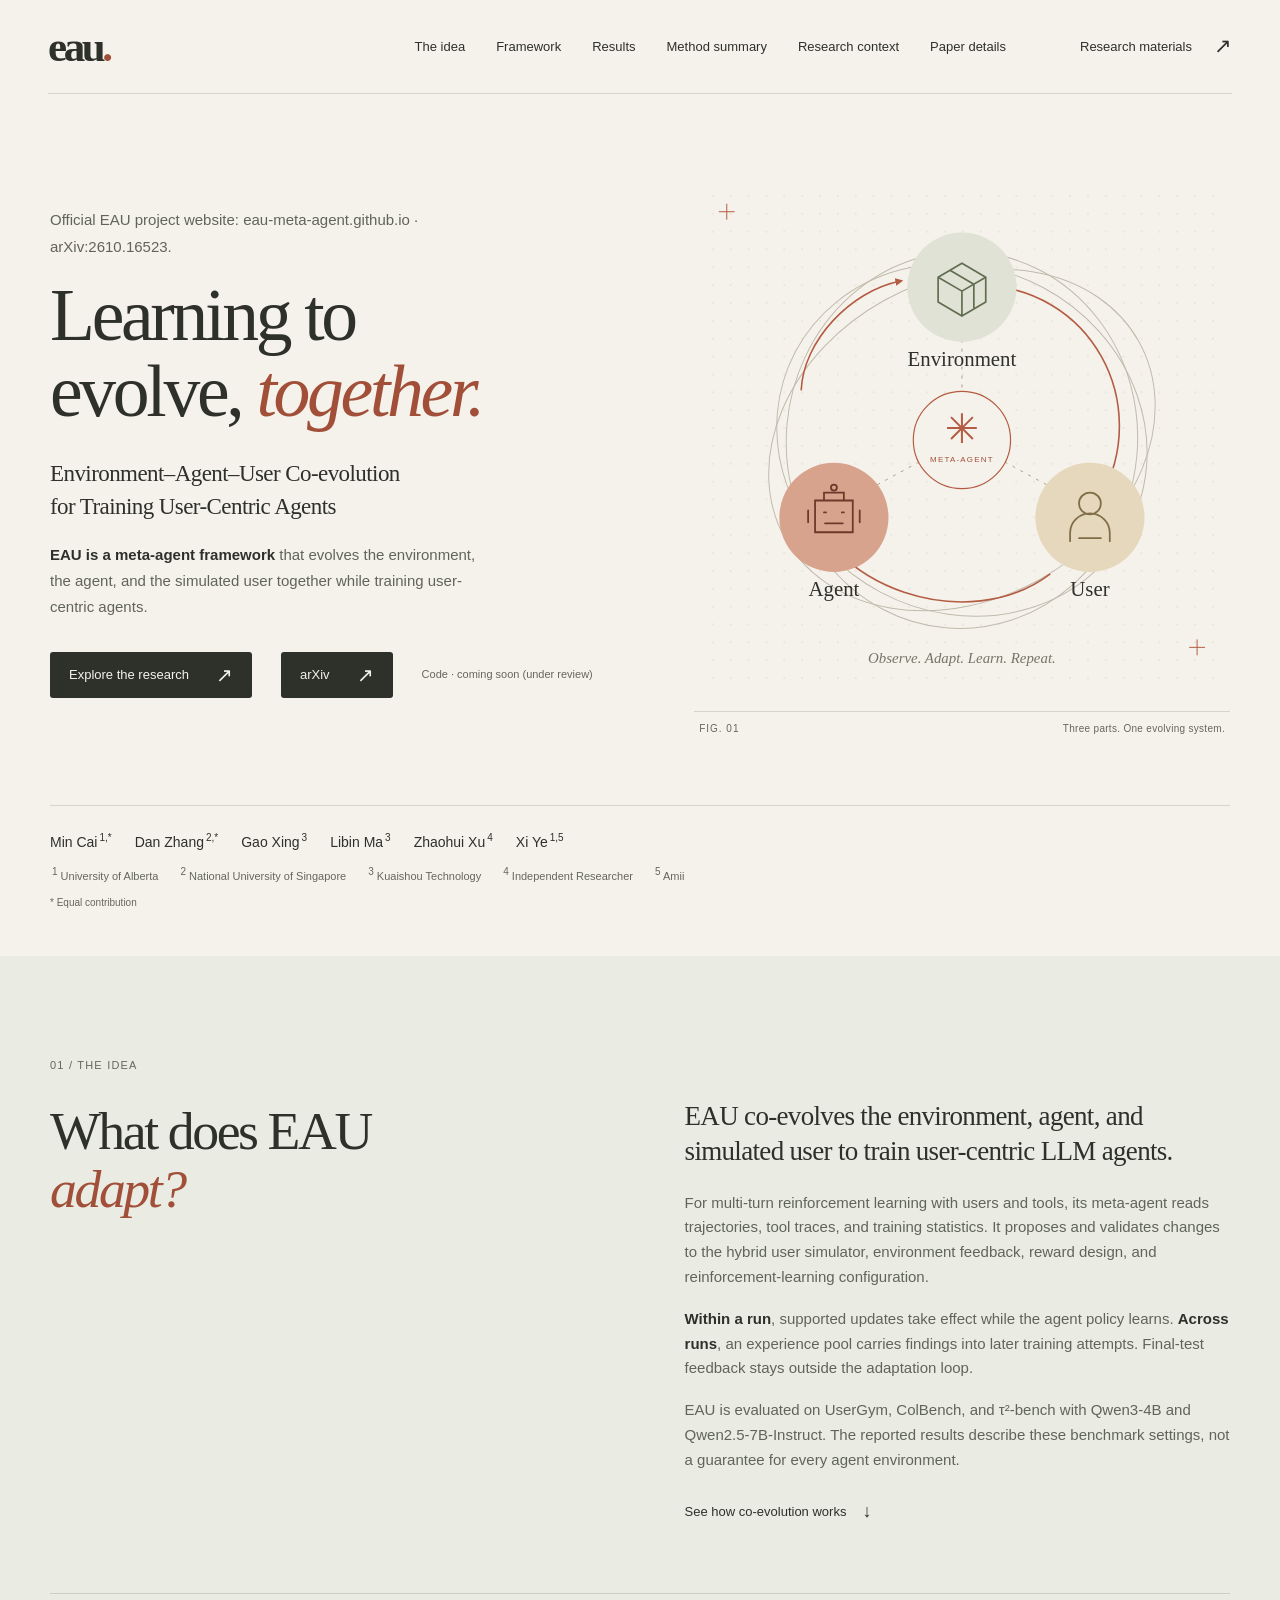
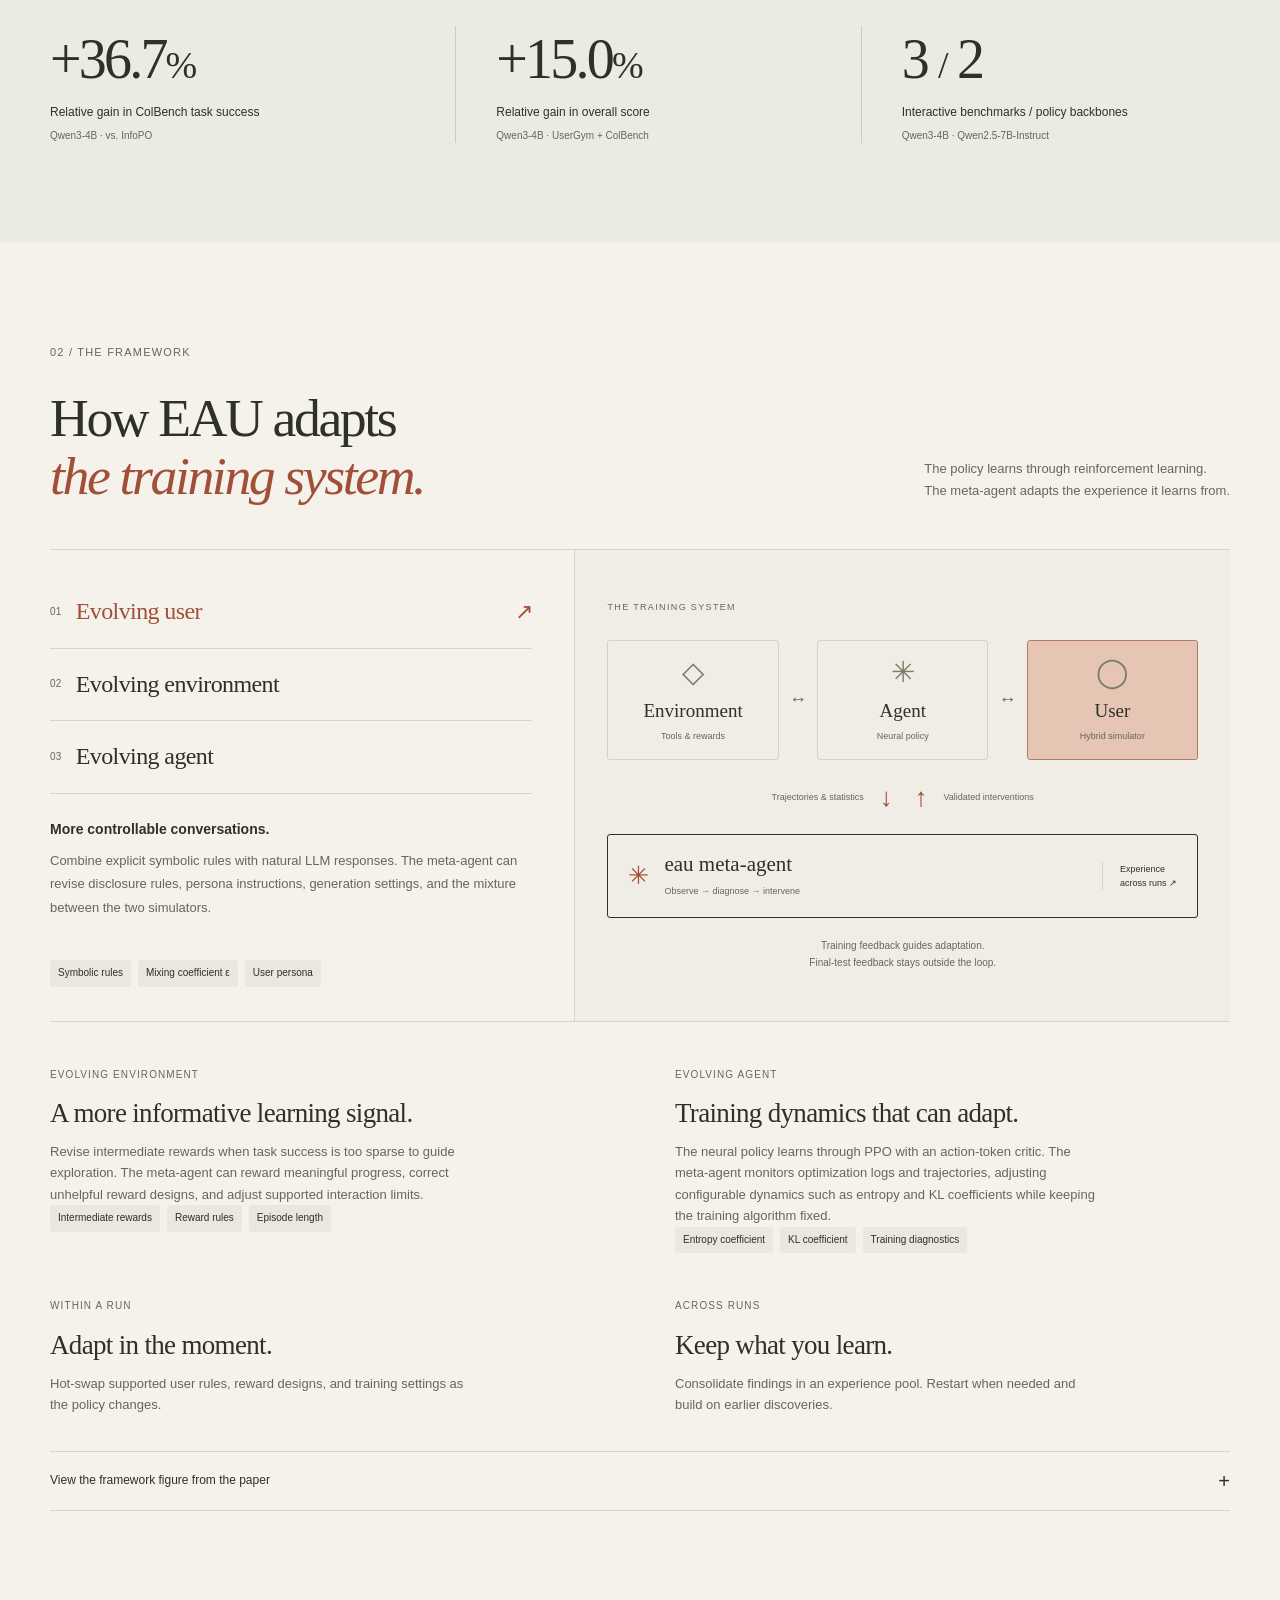
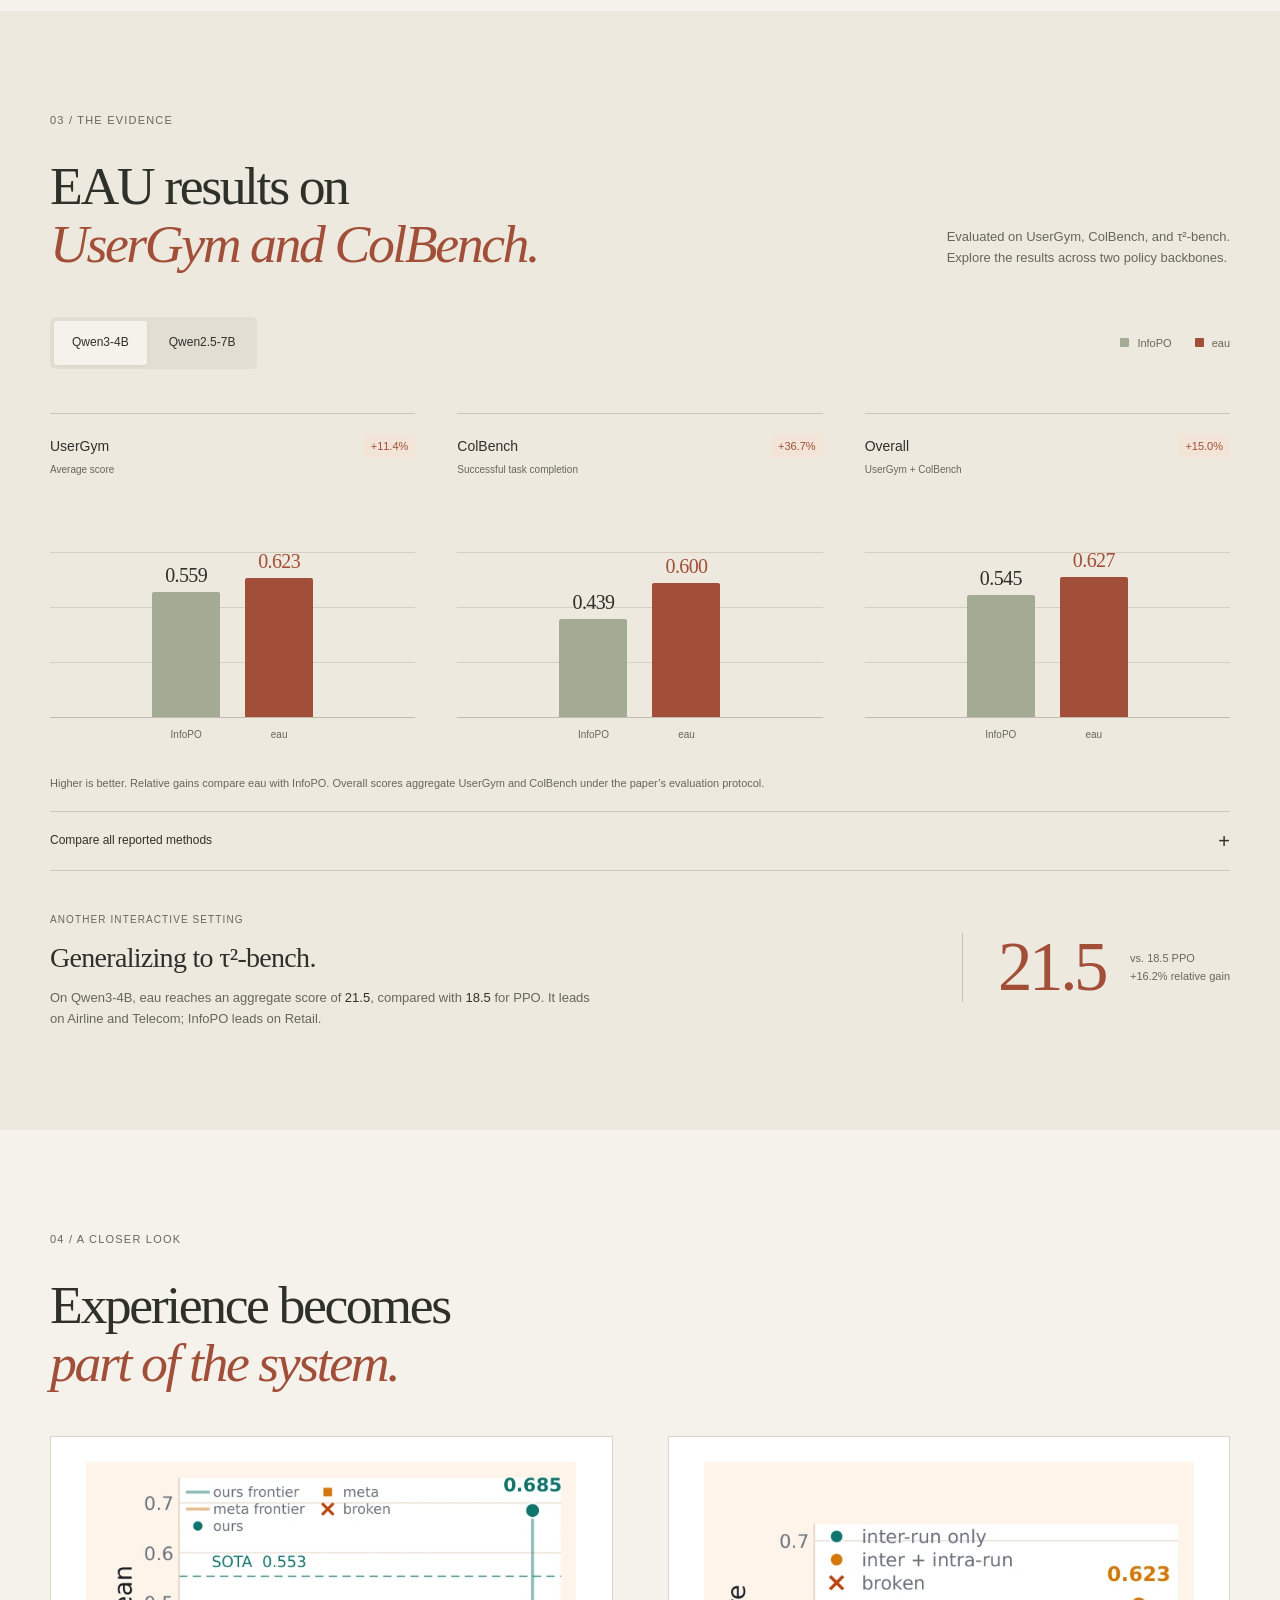
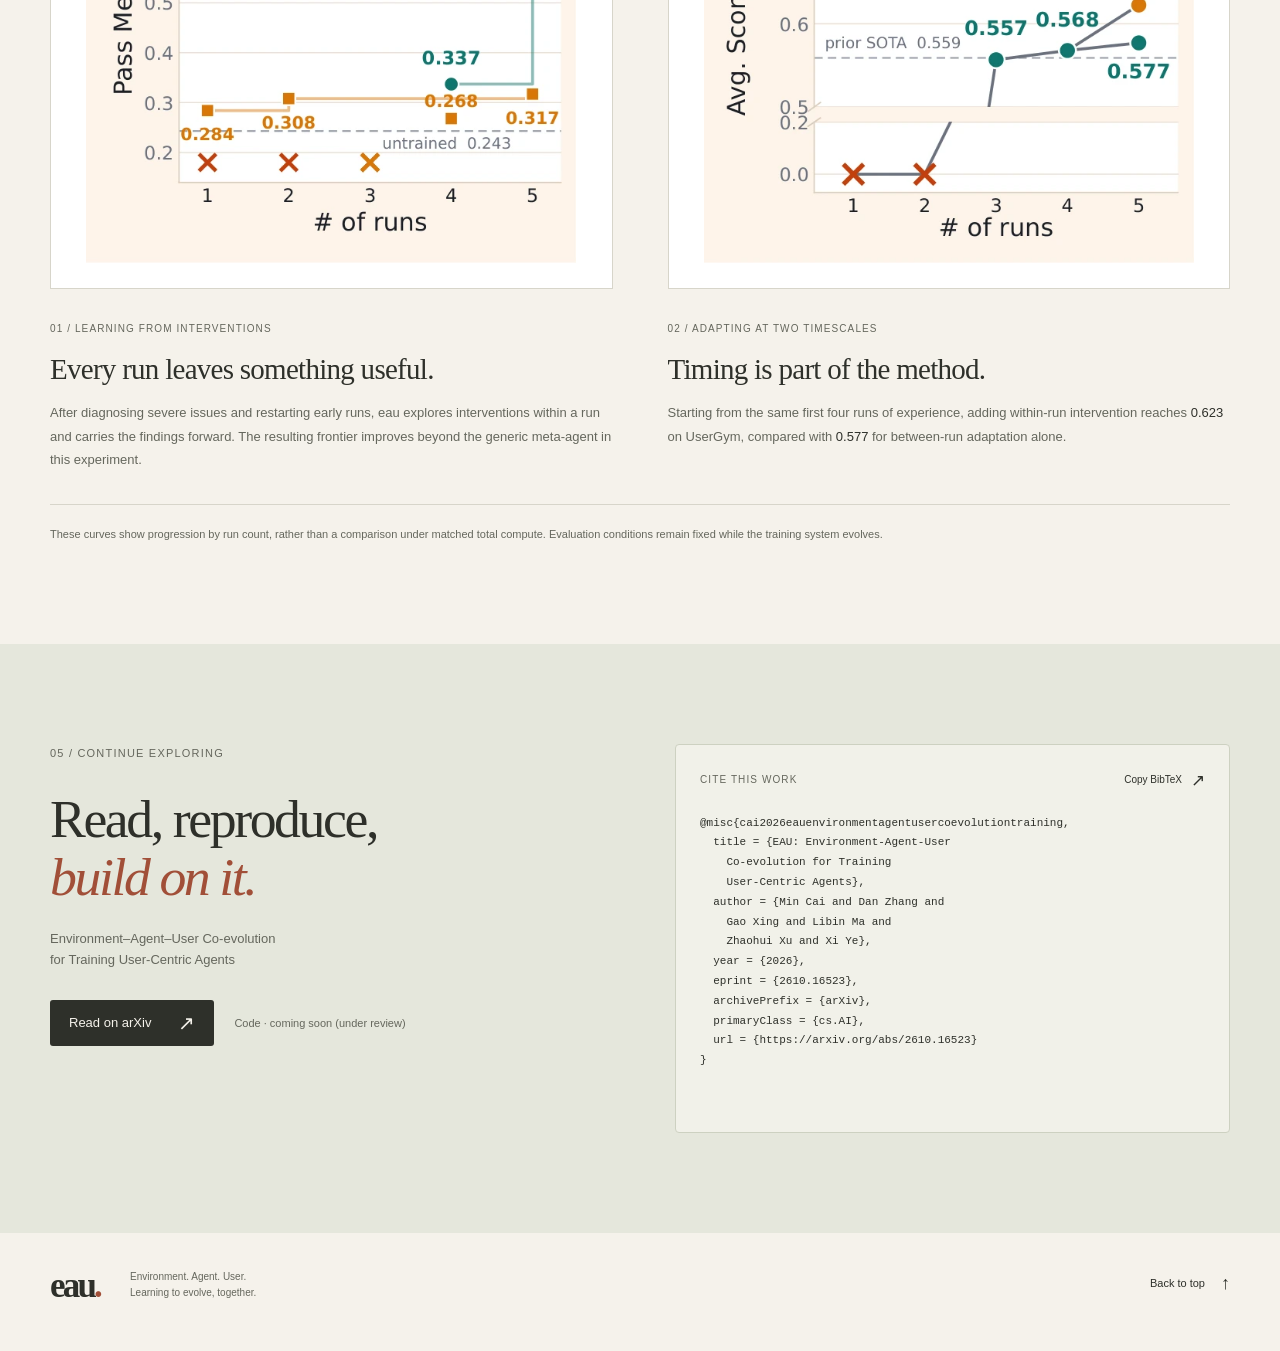
==== commit dcf0b80e: "R17: combine R16 descriptive headings with exact retained R13 static method reference" ====
--- a/index.html
+++ b/index.html
@@ -162,6 +162,10 @@
           <p class="diagram-note">Training feedback guides adaptation.<br>Final-test feedback stays outside the loop.</p>
         </div>
       </div>
+      <div class="timescales" id="static-component-reference" aria-label="Environment and agent reference">
+        <article><span class="mini-index">Evolving environment</span><h3>A more informative learning signal.</h3><p>Revise intermediate rewards when task success is too sparse to guide exploration. The meta-agent can reward meaningful progress, correct unhelpful reward designs, and adjust supported interaction limits.</p><div class="knob-list"><span>Intermediate rewards</span><span>Reward rules</span><span>Episode length</span></div></article>
+        <article><span class="mini-index">Evolving agent</span><h3>Training dynamics that can adapt.</h3><p>The neural policy learns through PPO with an action-token critic. The meta-agent monitors optimization logs and trajectories, adjusting configurable dynamics such as entropy and KL coefficients while keeping the training algorithm fixed.</p><div class="knob-list"><span>Entropy coefficient</span><span>KL coefficient</span><span>Training diagnostics</span></div></article>
+      </div>
       <div class="timescales"><article><span class="mini-index">Within a run</span><h3>Adapt in the moment.</h3><p>Hot-swap supported user rules, reward designs, and training settings as the policy changes.</p></article><article><span class="mini-index">Across runs</span><h3>Keep what you learn.</h3><p>Consolidate findings in an experience pool. Restart when needed and build on earlier discoveries.</p></article></div>
       <details class="paper-figure"><summary>View the framework figure from the paper <span aria-hidden="true">+</span></summary><figure><a href="assets/eau_demo.webp" target="_blank" rel="noopener"><img src="assets/eau_demo.webp" width="1844" height="768" loading="lazy" alt="EAU framework from the manuscript, showing meta-agent interventions on environment, agent, and user knobs during and across training runs."></a><figcaption>The meta-agent controls editable knobs and carries experience between runs. Figure from the supplied manuscript.</figcaption></figure></details>
     </section>
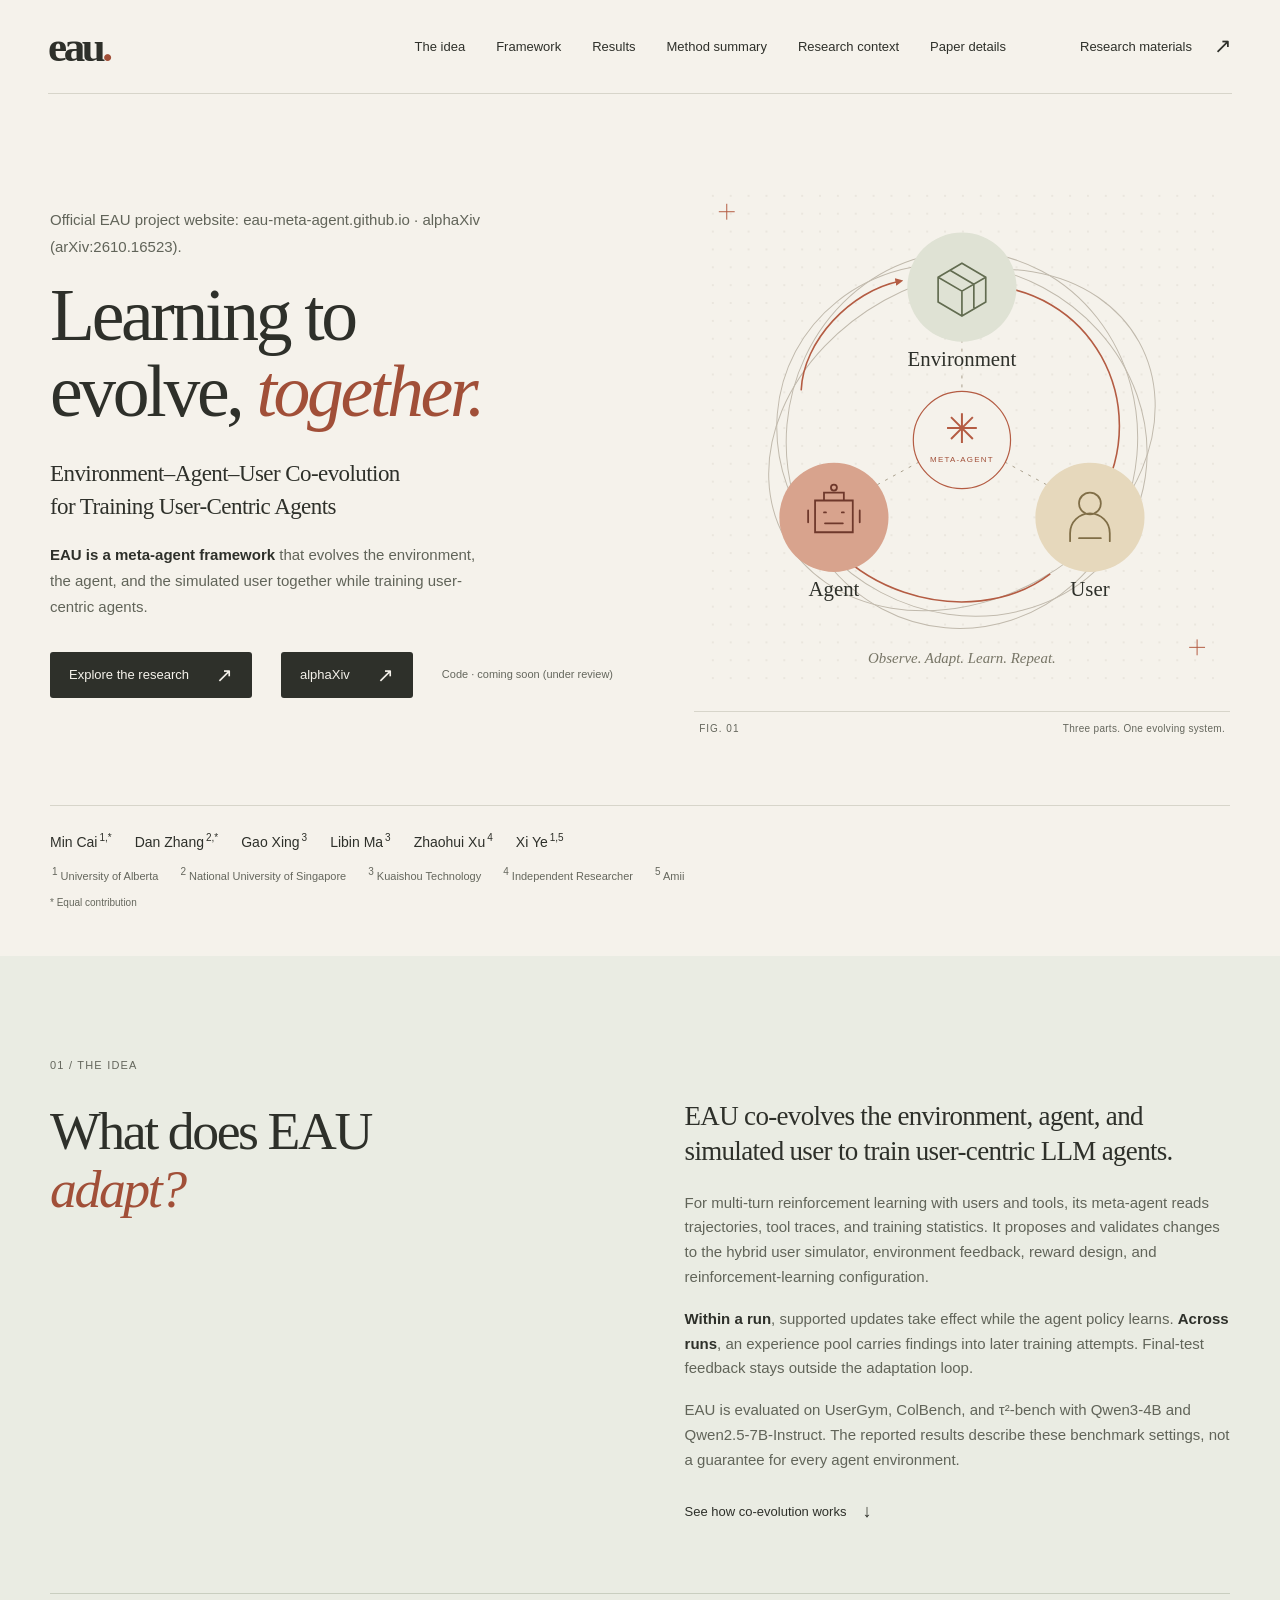
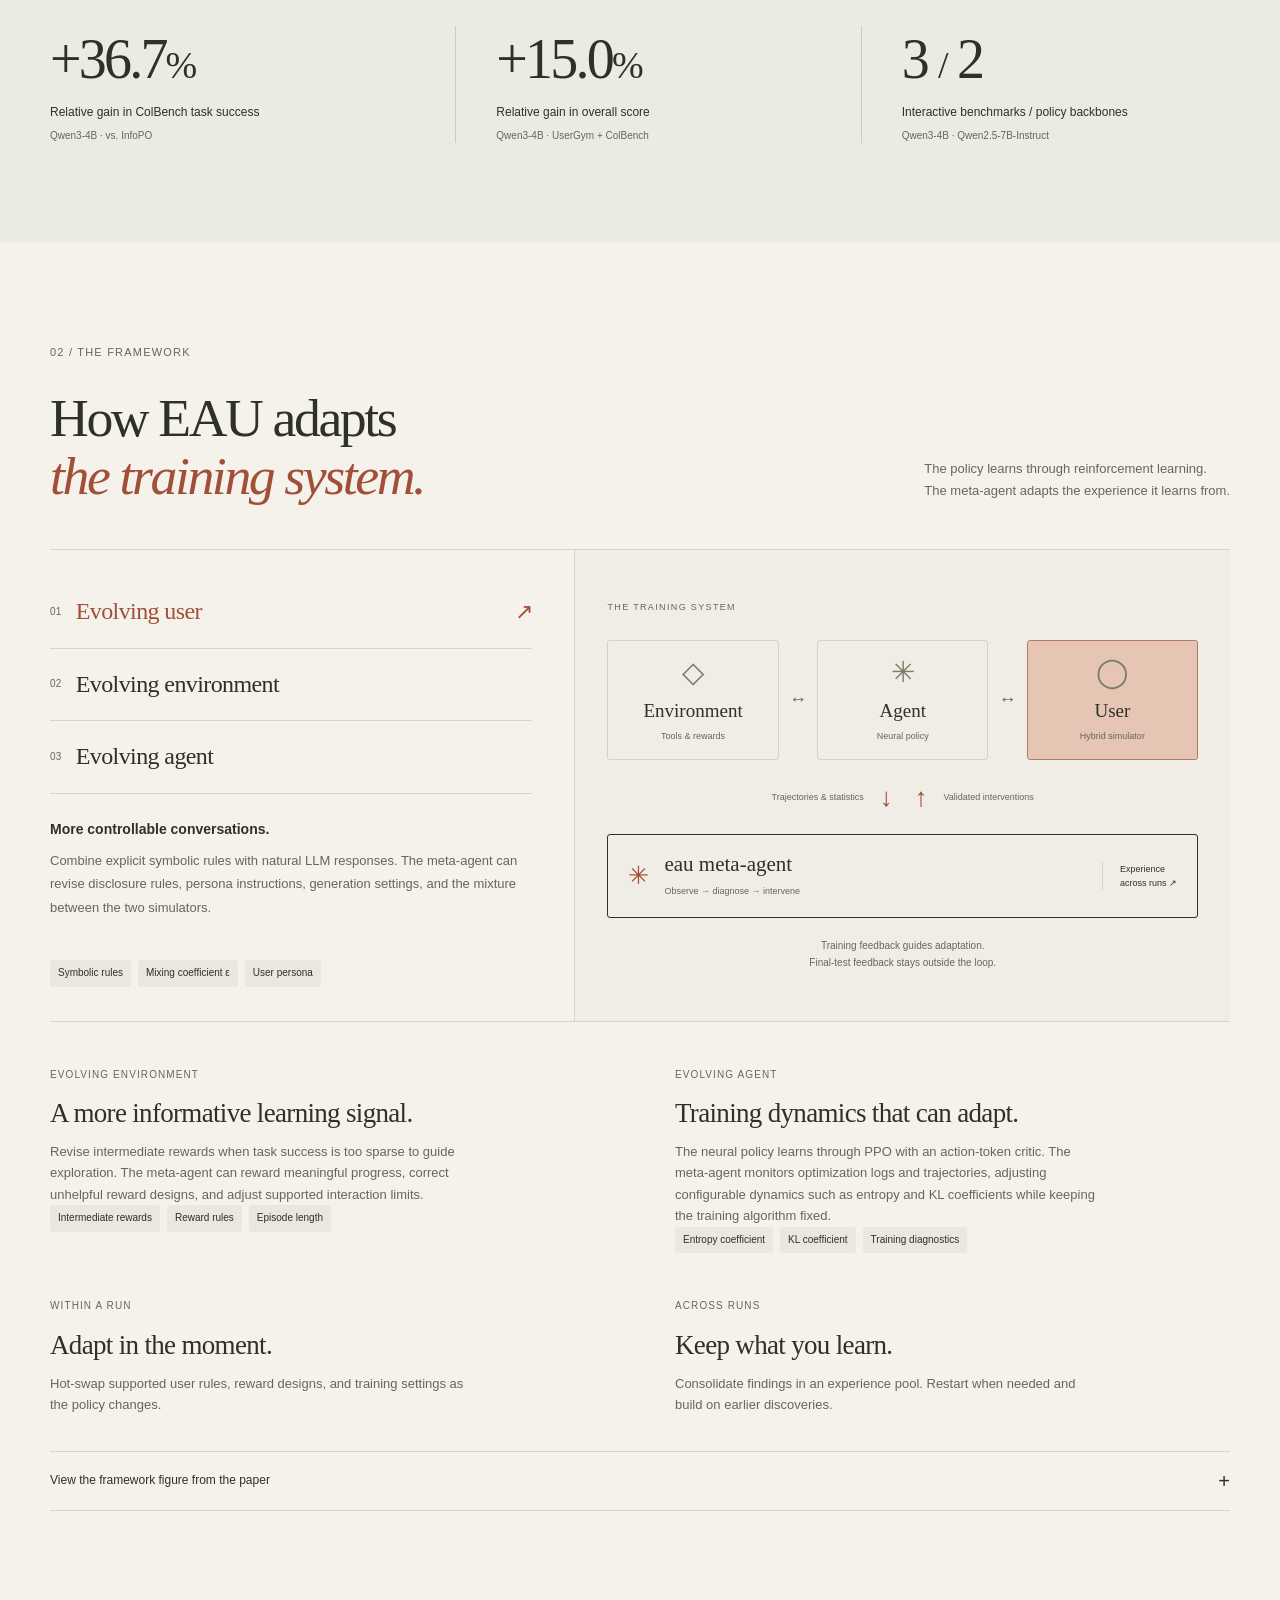
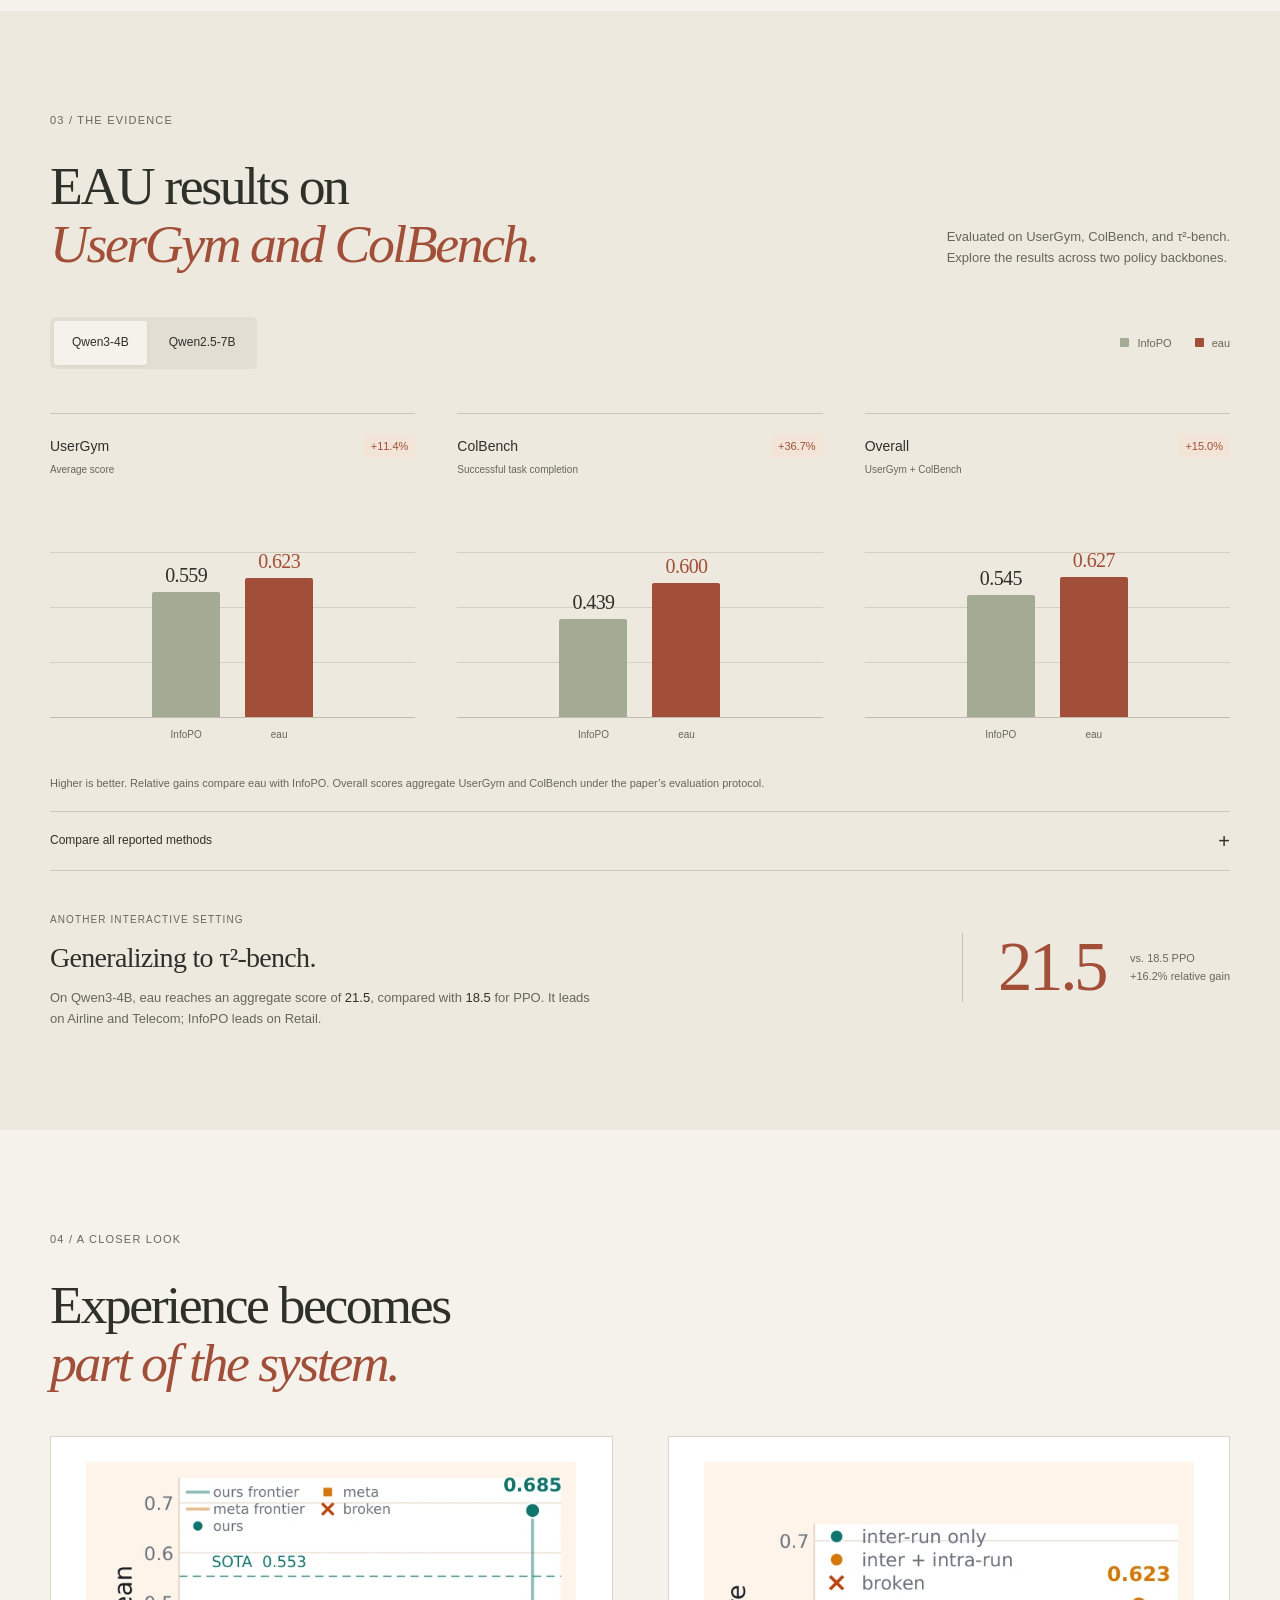
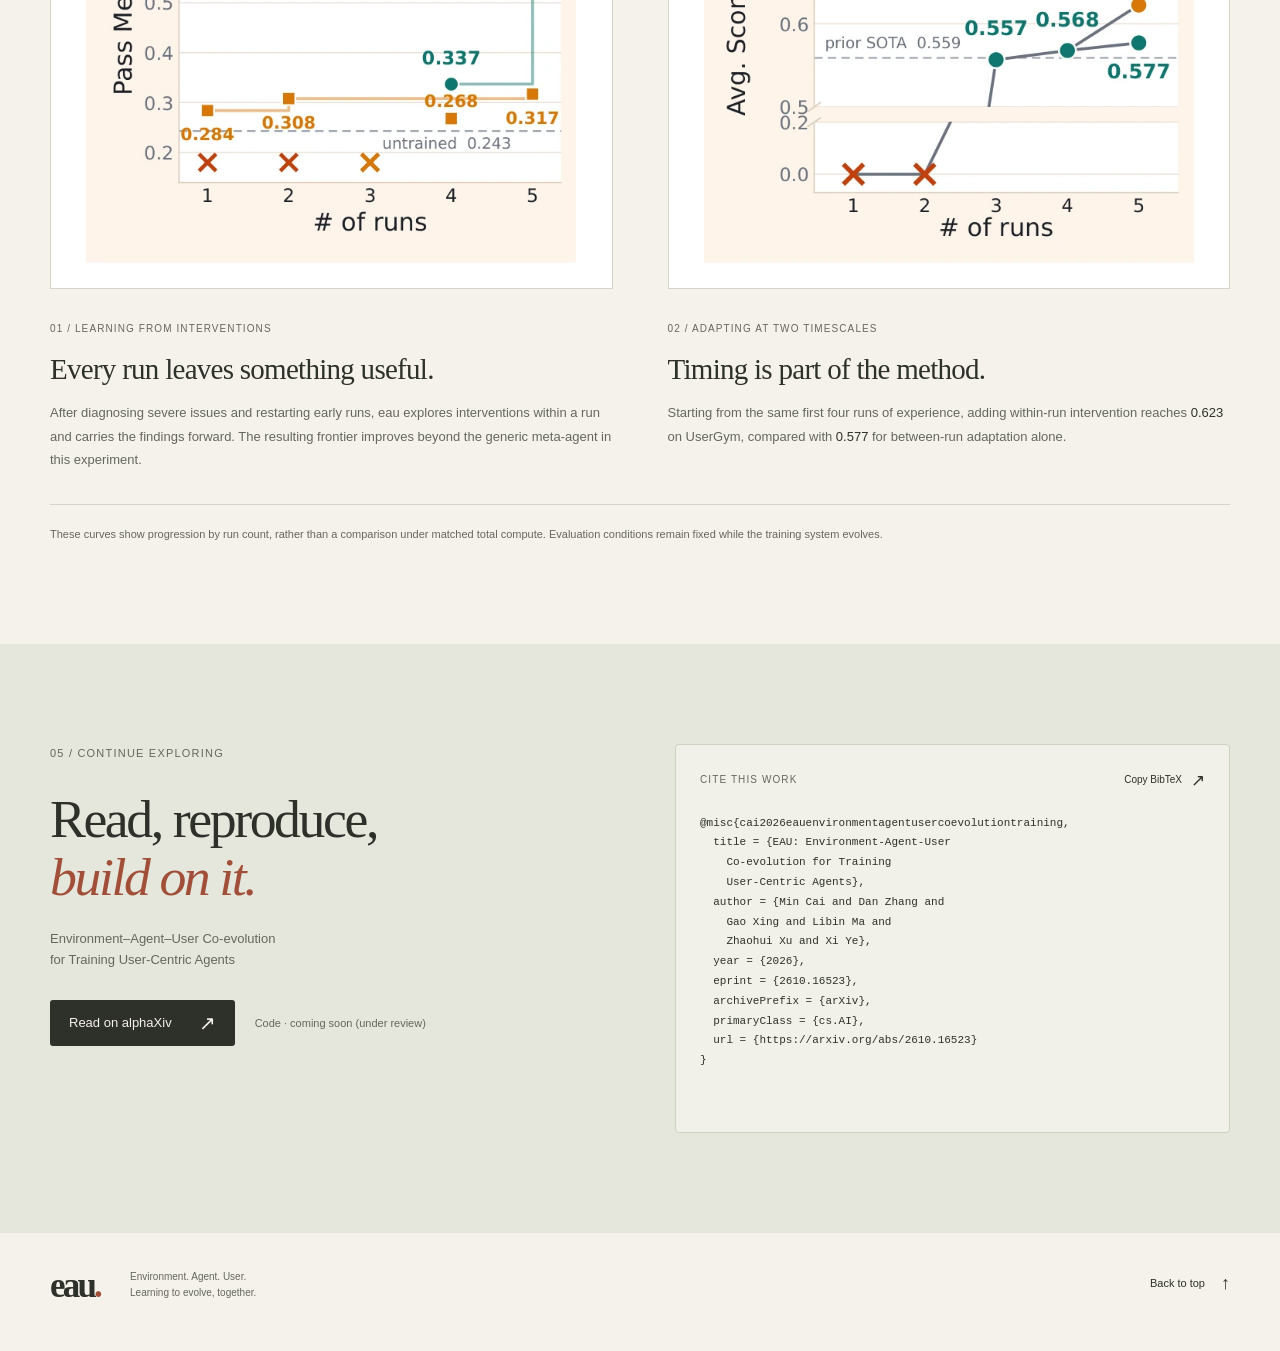
==== commit dda361dc: "R18: route paper-reading entry points to alphaXiv and preserve arXiv citations" ====
--- a/index.html
+++ b/index.html
@@ -64,13 +64,13 @@
   <main id="main">
     <section class="hero wrap" aria-labelledby="hero-title">
       <div class="hero-copy">
-        <p class="hero-description" id="project-reference">Official EAU project website: <a href="https://eau-meta-agent.github.io/">eau-meta-agent.github.io</a> · <a href="https://arxiv.org/abs/2610.16523">arXiv:2610.16523</a>.</p>
+        <p class="hero-description" id="project-reference">Official EAU project website: <a href="https://eau-meta-agent.github.io/">eau-meta-agent.github.io</a> · <a href="https://www.alphaxiv.org/abs/2610.16523">alphaXiv (arXiv:2610.16523)</a>.</p>
         <h1 id="hero-title">Learning to<br>evolve, <em>together.</em></h1>
         <p class="hero-subtitle">Environment–Agent–User Co-evolution<br>for Training User-Centric Agents</p>
         <p class="hero-description"><strong>EAU is a meta-agent framework</strong> that evolves the environment, the agent, and the simulated user together while training user-centric agents.</p>
         <div class="hero-actions">
           <a class="button button-dark" href="#overview">Explore the research <span aria-hidden="true">↗</span></a>
-          <a class="button button-dark" href="https://arxiv.org/abs/2610.16523" target="_blank" rel="noopener">arXiv <span aria-hidden="true">↗</span></a>
+          <a class="button button-dark" href="https://www.alphaxiv.org/abs/2610.16523" target="_blank" rel="noopener">alphaXiv <span aria-hidden="true">↗</span></a>
           <a class="text-link" data-code-link hidden href="#">Code <span aria-hidden="true">↗</span></a><span class="resource-status" data-code-status>Code · coming soon (under review)</span>
         </div>
       </div>
@@ -207,7 +207,7 @@
     </section>
 
     <section class="resources section-pad" id="resources" aria-labelledby="resources-title">
-      <div class="wrap resources-grid"><div><p class="eyebrow section-number">05 / Continue exploring</p><h2 id="resources-title">Read, reproduce,<br><em>build on it.</em></h2><p>Environment–Agent–User Co-evolution<br>for Training User-Centric Agents</p><div class="resource-links"><a class="button button-dark" href="https://arxiv.org/abs/2610.16523" target="_blank" rel="noopener">Read on arXiv <span aria-hidden="true">↗</span></a><a id="code-link" class="text-link" data-code-link hidden href="#">Code on GitHub <span aria-hidden="true">↗</span></a><span id="code-status" class="resource-status" data-code-status>Code · coming soon (under review)</span></div></div>
+      <div class="wrap resources-grid"><div><p class="eyebrow section-number">05 / Continue exploring</p><h2 id="resources-title">Read, reproduce,<br><em>build on it.</em></h2><p>Environment–Agent–User Co-evolution<br>for Training User-Centric Agents</p><div class="resource-links"><a class="button button-dark" href="https://www.alphaxiv.org/abs/2610.16523" target="_blank" rel="noopener">Read on alphaXiv <span aria-hidden="true">↗</span></a><a id="code-link" class="text-link" data-code-link hidden href="#">Code on GitHub <span aria-hidden="true">↗</span></a><span id="code-status" class="resource-status" data-code-status>Code · coming soon (under review)</span></div></div>
       <div class="citation-box"><div class="citation-heading"><span class="mini-index">Cite this work</span><button id="copy-citation" aria-label="Copy BibTeX citation">Copy BibTeX <span aria-hidden="true">↗</span></button></div><pre><code id="citation">@misc{cai2026eauenvironmentagentusercoevolutiontraining,
   title = {EAU: Environment-Agent-User
     Co-evolution for Training
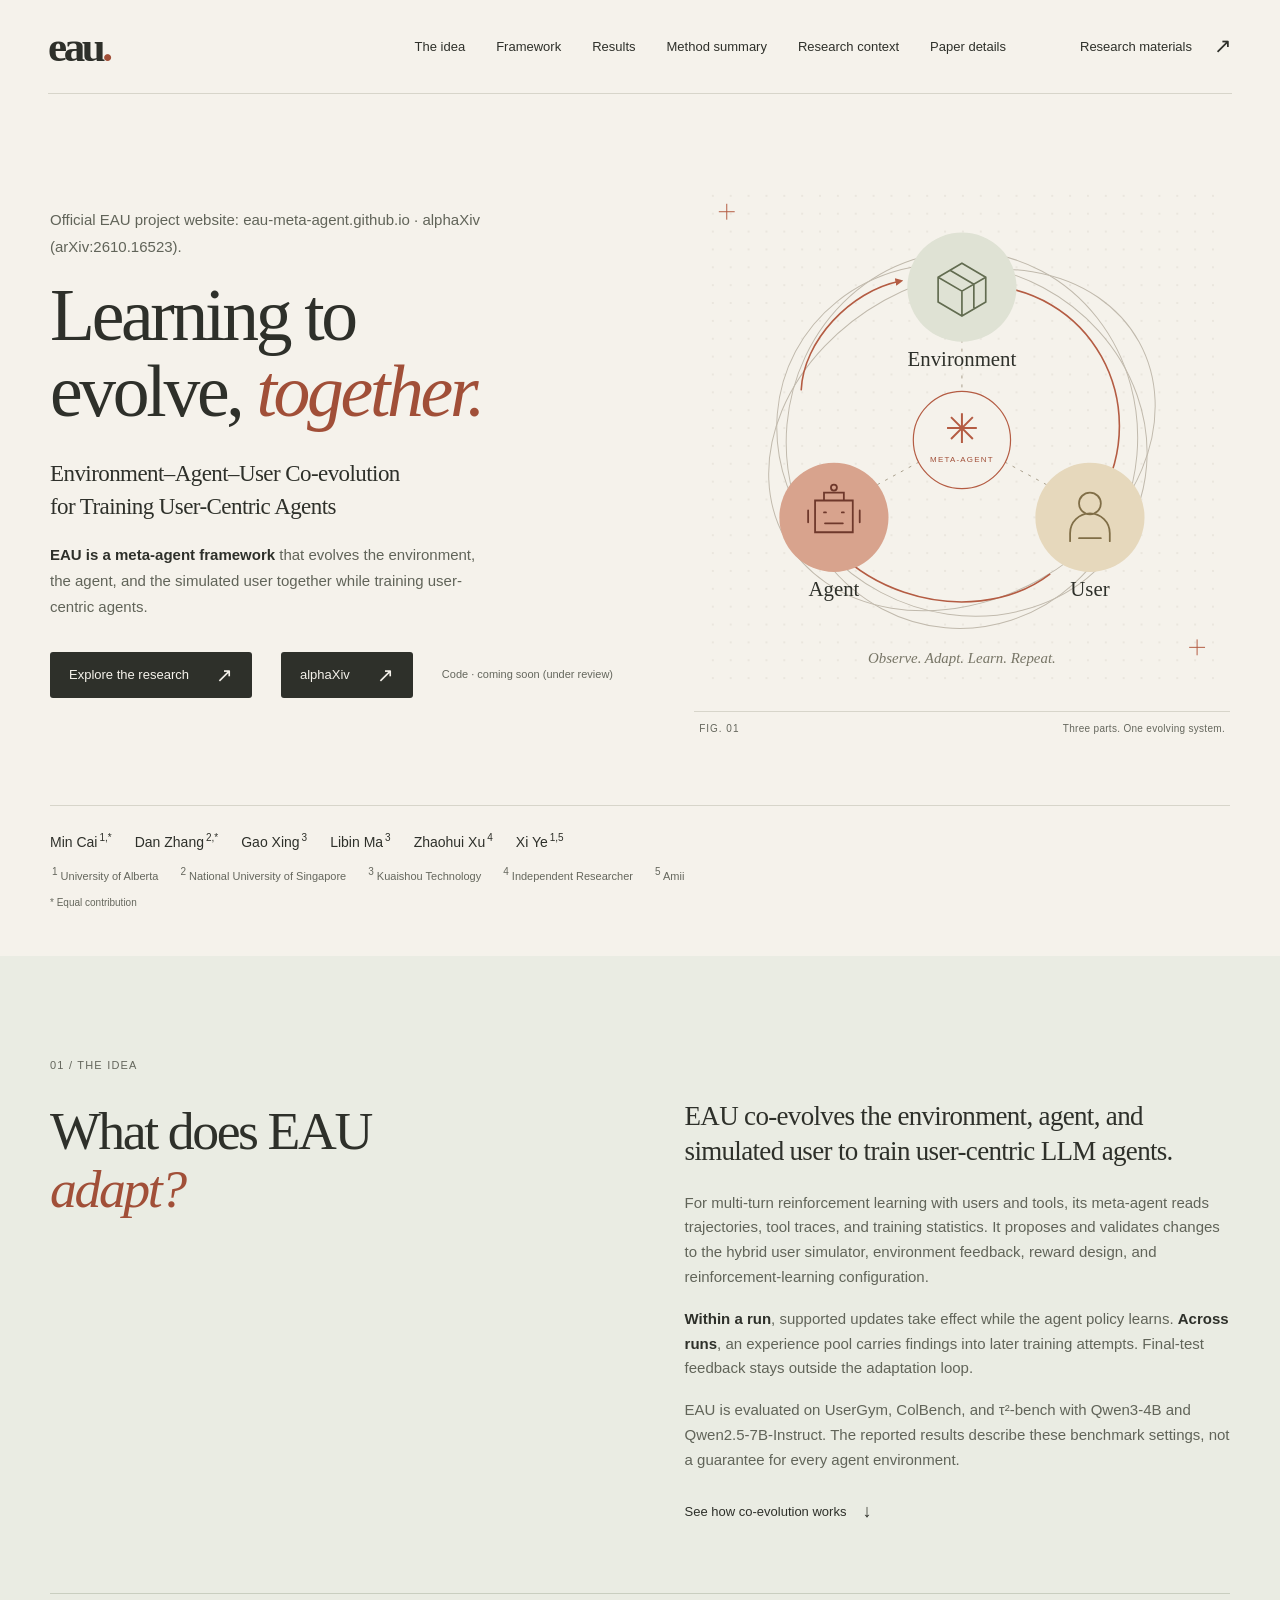
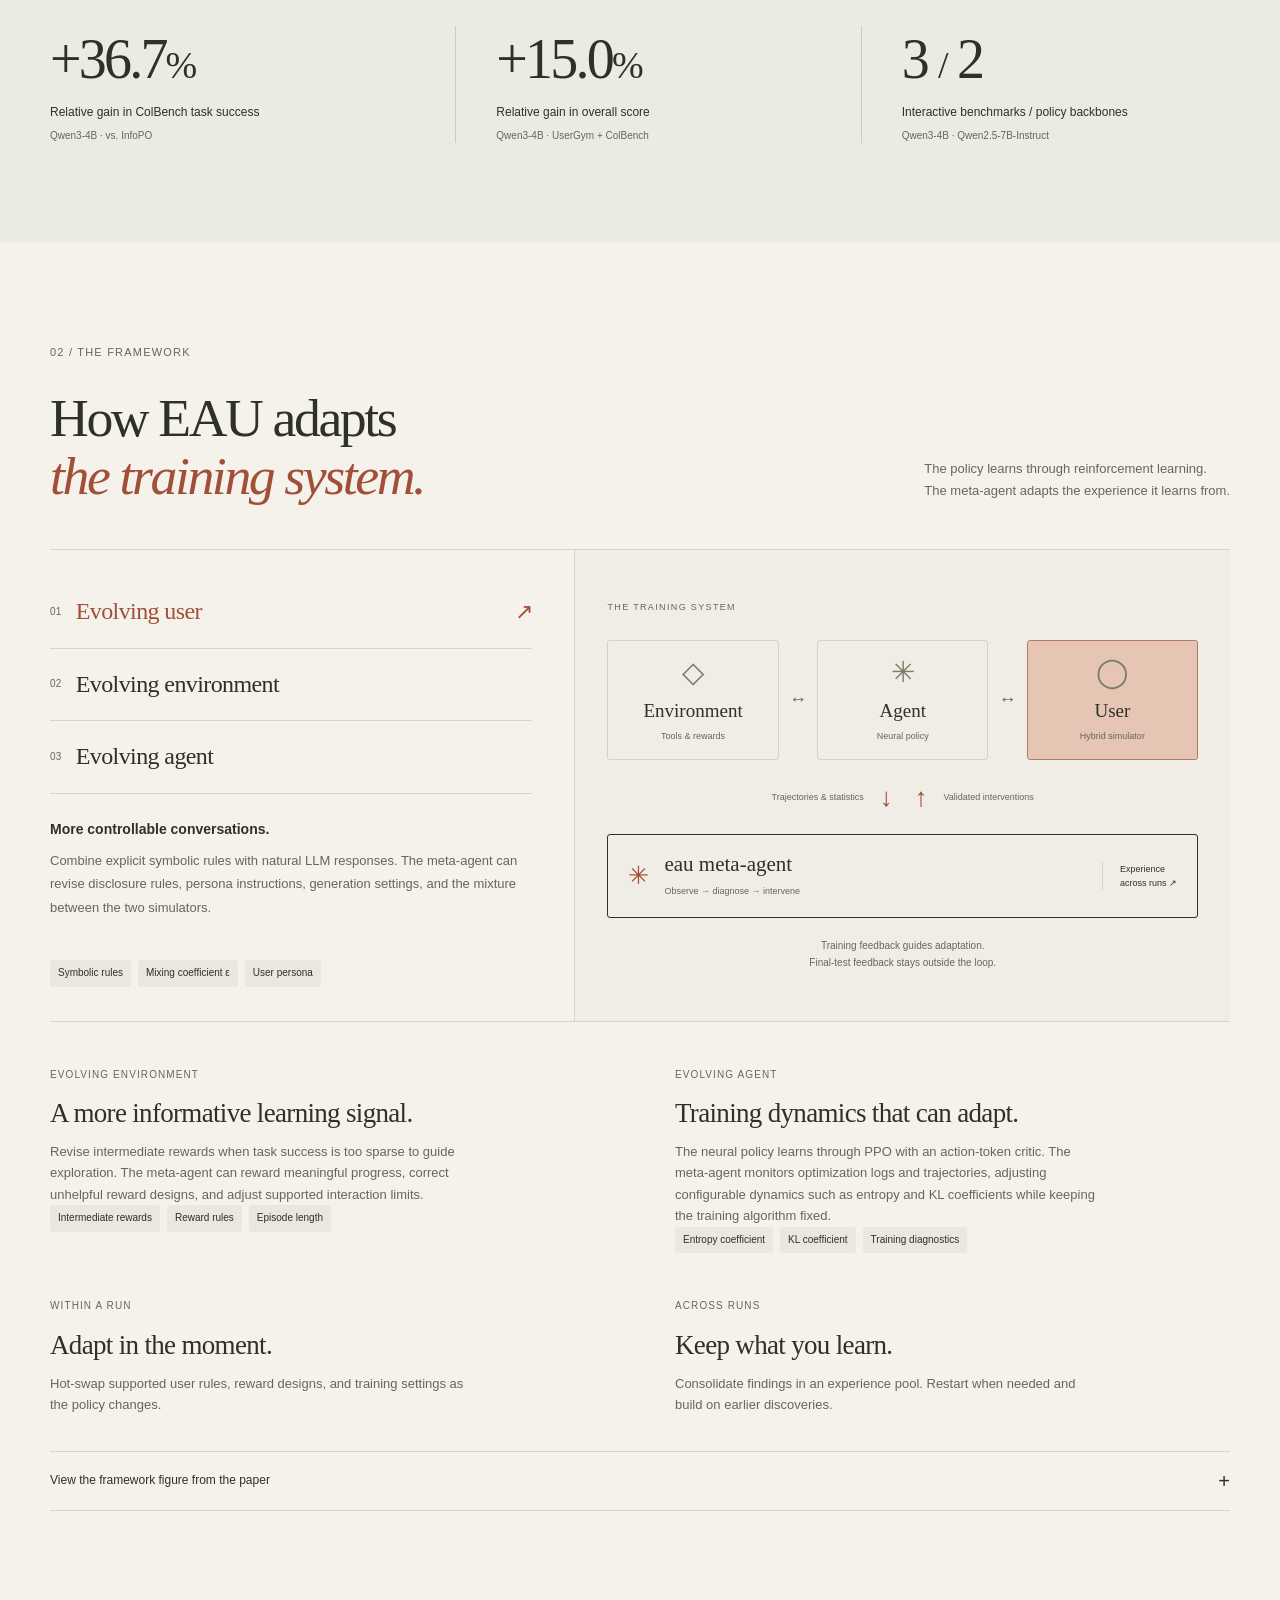
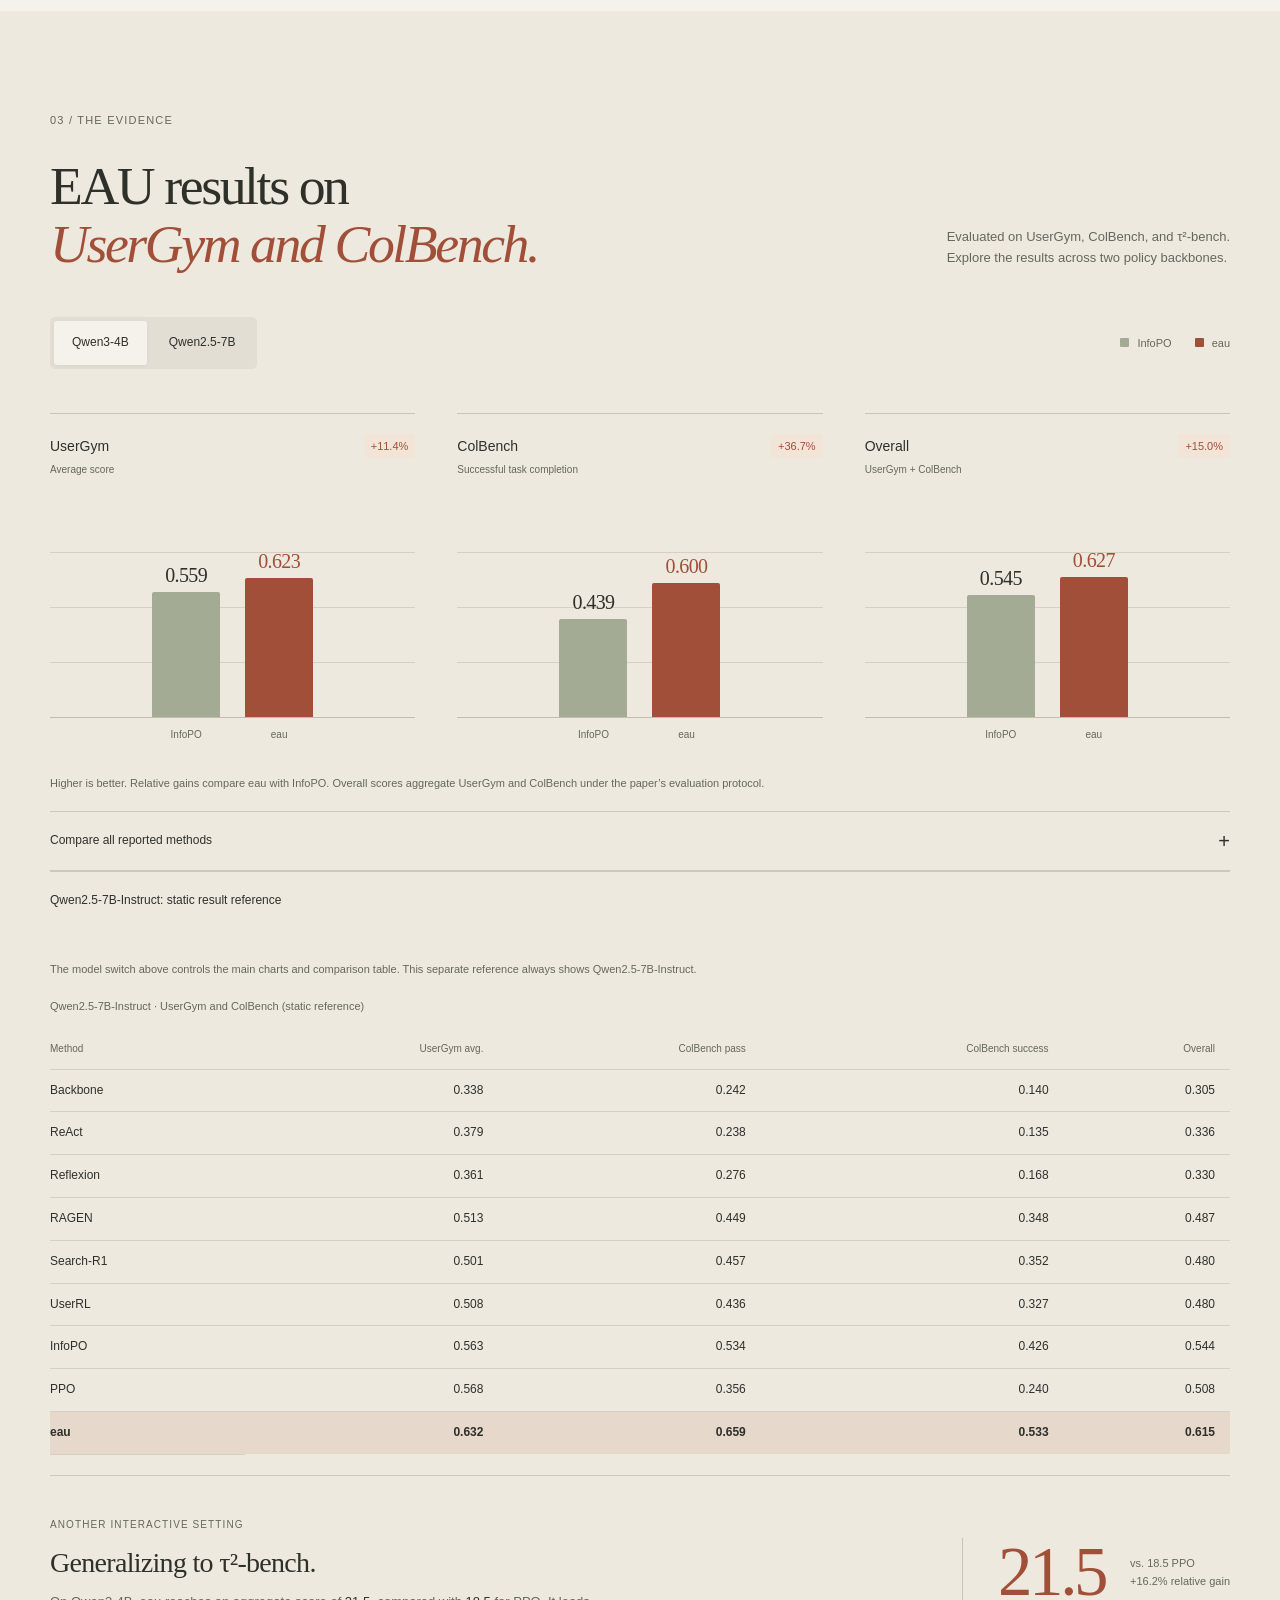
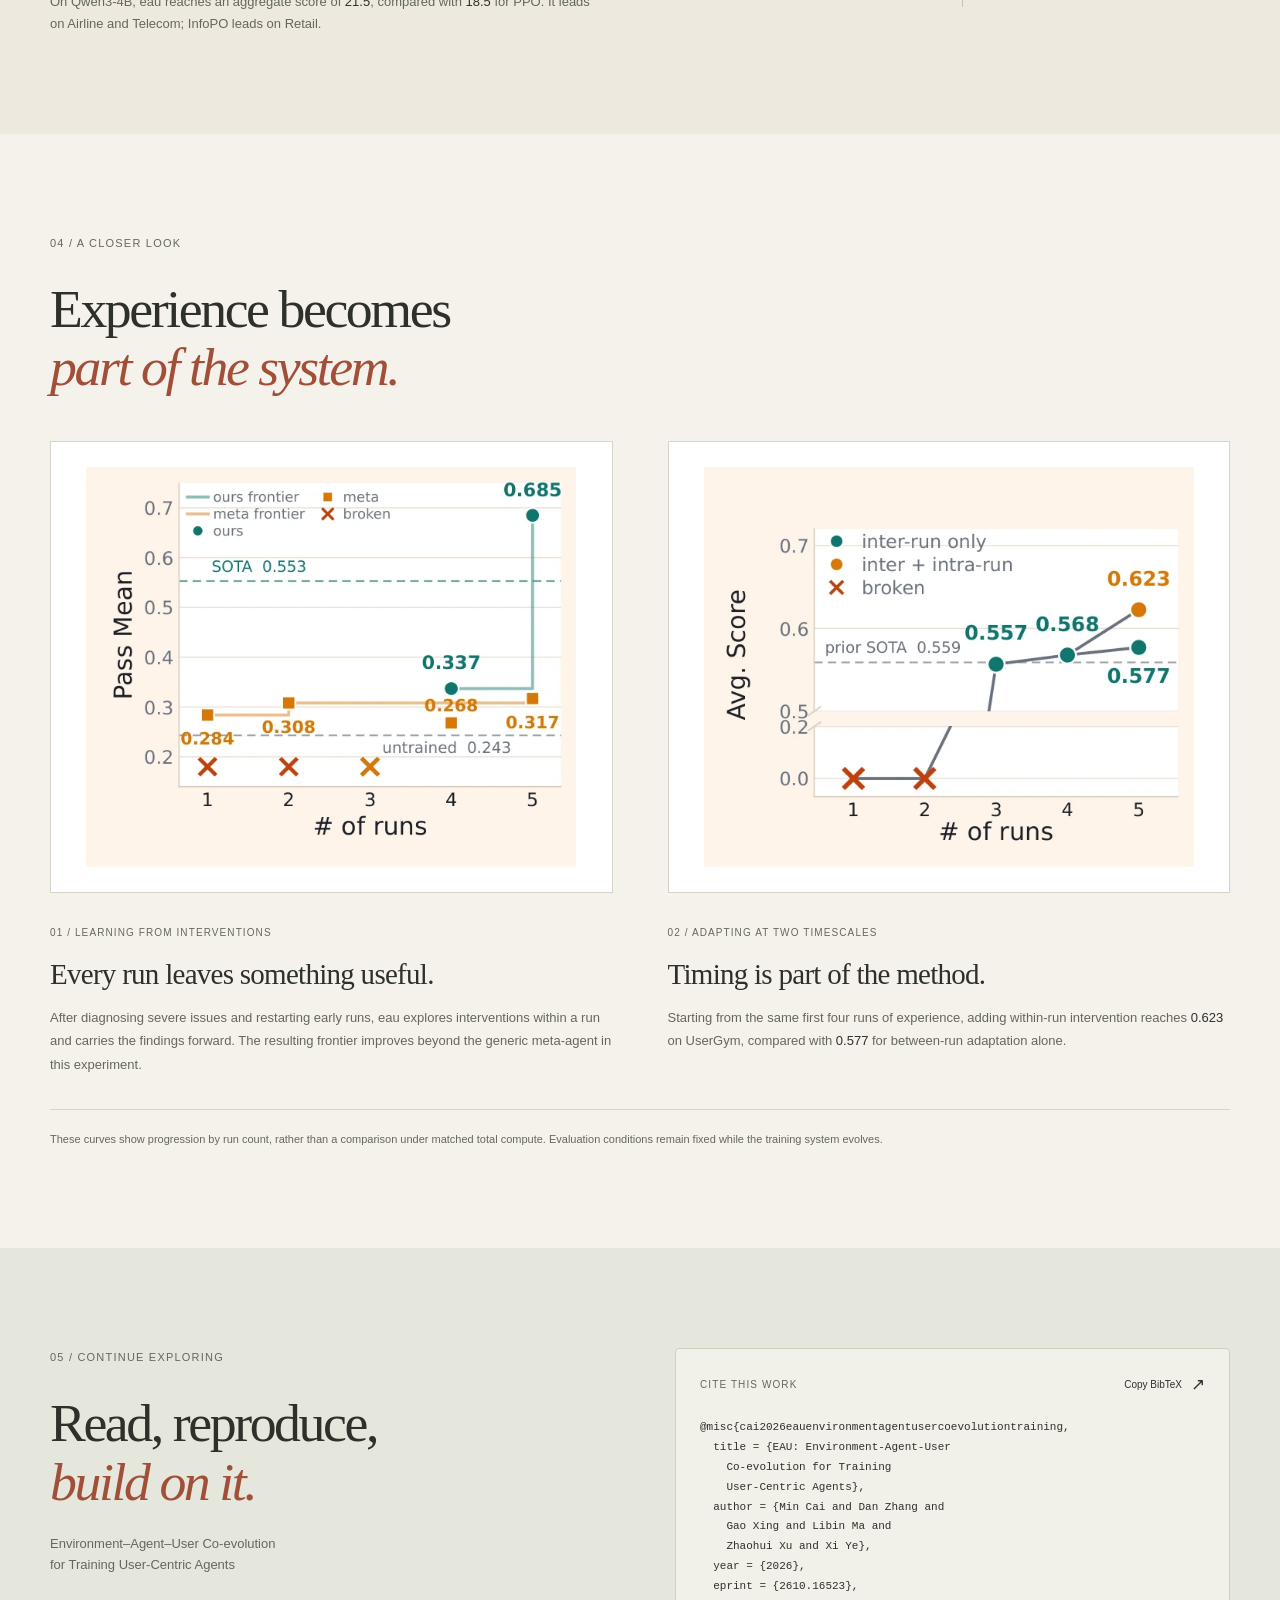
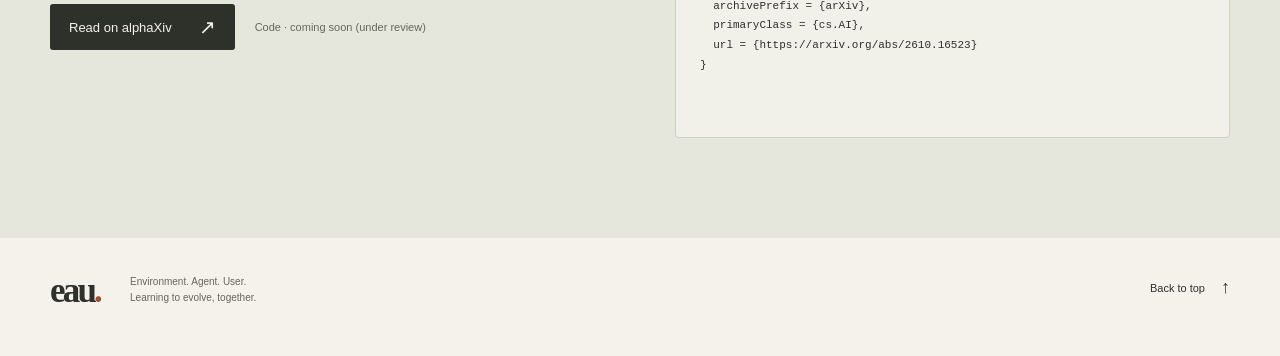
==== commit a2db6f62: "R21: combine retained static second-backbone evidence with best R18" ====
--- a/index.html
+++ b/index.html
@@ -193,6 +193,21 @@
         <noscript><p>Showing the Qwen3-4B results. Enable JavaScript to switch the policy backbone. The source tables are included in the downloadable manuscript.</p></noscript>
         <p class="results-note">Higher is better. Relative gains compare eau with InfoPO. Overall scores aggregate UserGym and ColBench under the paper’s evaluation protocol.</p>
         <details class="result-table-details"><summary>Compare all reported methods <span aria-hidden="true">+</span></summary><div class="table-scroll"><table><caption id="table-caption">Qwen3-4B · UserGym and ColBench</caption><thead><tr><th scope="col">Method</th><th scope="col">UserGym avg.</th><th scope="col">ColBench pass</th><th scope="col">ColBench success</th><th scope="col">Overall</th></tr></thead><tbody id="results-table-body"><tr><th scope="row">Backbone</th><td>0.426</td><td>0.272</td><td>0.153</td><td>0.378</td></tr><tr><th scope="row">ReAct</th><td>0.457</td><td>0.269</td><td>0.145</td><td>0.401</td></tr><tr><th scope="row">Reflexion</th><td>0.455</td><td>0.303</td><td>0.184</td><td>0.408</td></tr><tr><th scope="row">RAGEN</th><td>0.468</td><td>0.479</td><td>0.361</td><td>0.457</td></tr><tr><th scope="row">Search-R1</th><td>0.472</td><td>0.467</td><td>0.355</td><td>0.459</td></tr><tr><th scope="row">UserRL</th><td>0.509</td><td>0.468</td><td>0.342</td><td>0.486</td></tr><tr><th scope="row">InfoPO</th><td>0.559</td><td>0.553</td><td>0.439</td><td>0.545</td></tr><tr><th scope="row">PPO</th><td>0.522</td><td>0.284</td><td>0.200</td><td>0.462</td></tr><tr class="ours"><th scope="row">eau</th><td>0.623</td><td>0.685</td><td>0.600</td><td>0.627</td></tr></tbody></table></div></details>
+        <details class="result-table-details" id="static-second-backbone-evidence" open>
+          <summary>Qwen2.5-7B-Instruct: static result reference</summary>
+          <p class="results-note">The model switch above controls the main charts and comparison table. This separate reference always shows Qwen2.5-7B-Instruct.</p>
+          <div class="table-scroll"><table id="second-backbone-table"><caption id="second-backbone-caption">Qwen2.5-7B-Instruct · UserGym and ColBench (static reference)</caption><thead><tr><th scope="col">Method</th><th scope="col">UserGym avg.</th><th scope="col">ColBench pass</th><th scope="col">ColBench success</th><th scope="col">Overall</th></tr></thead><tbody id="second-backbone-table-body">
+          <tr><th scope="row">Backbone</th><td>0.338</td><td>0.242</td><td>0.140</td><td>0.305</td></tr>
+          <tr><th scope="row">ReAct</th><td>0.379</td><td>0.238</td><td>0.135</td><td>0.336</td></tr>
+          <tr><th scope="row">Reflexion</th><td>0.361</td><td>0.276</td><td>0.168</td><td>0.330</td></tr>
+          <tr><th scope="row">RAGEN</th><td>0.513</td><td>0.449</td><td>0.348</td><td>0.487</td></tr>
+          <tr><th scope="row">Search-R1</th><td>0.501</td><td>0.457</td><td>0.352</td><td>0.480</td></tr>
+          <tr><th scope="row">UserRL</th><td>0.508</td><td>0.436</td><td>0.327</td><td>0.480</td></tr>
+          <tr><th scope="row">InfoPO</th><td>0.563</td><td>0.534</td><td>0.426</td><td>0.544</td></tr>
+          <tr><th scope="row">PPO</th><td>0.568</td><td>0.356</td><td>0.240</td><td>0.508</td></tr>
+          <tr class="ours"><th scope="row">eau</th><td>0.632</td><td>0.659</td><td>0.533</td><td>0.615</td></tr>
+          </tbody></table></div>
+        </details>
         <div class="tau-result"><div><span class="mini-index">Another interactive setting</span><h3>Generalizing to τ²-bench.</h3><p>On Qwen3-4B, eau reaches an aggregate score of <strong>21.5</strong>, compared with <strong>18.5</strong> for PPO. It leads on Airline and Telecom; InfoPO leads on Retail.</p></div><div class="tau-score"><strong>21.5</strong><span>vs. 18.5 PPO<br>+16.2% relative gain</span></div></div>
       </div>
     </section>
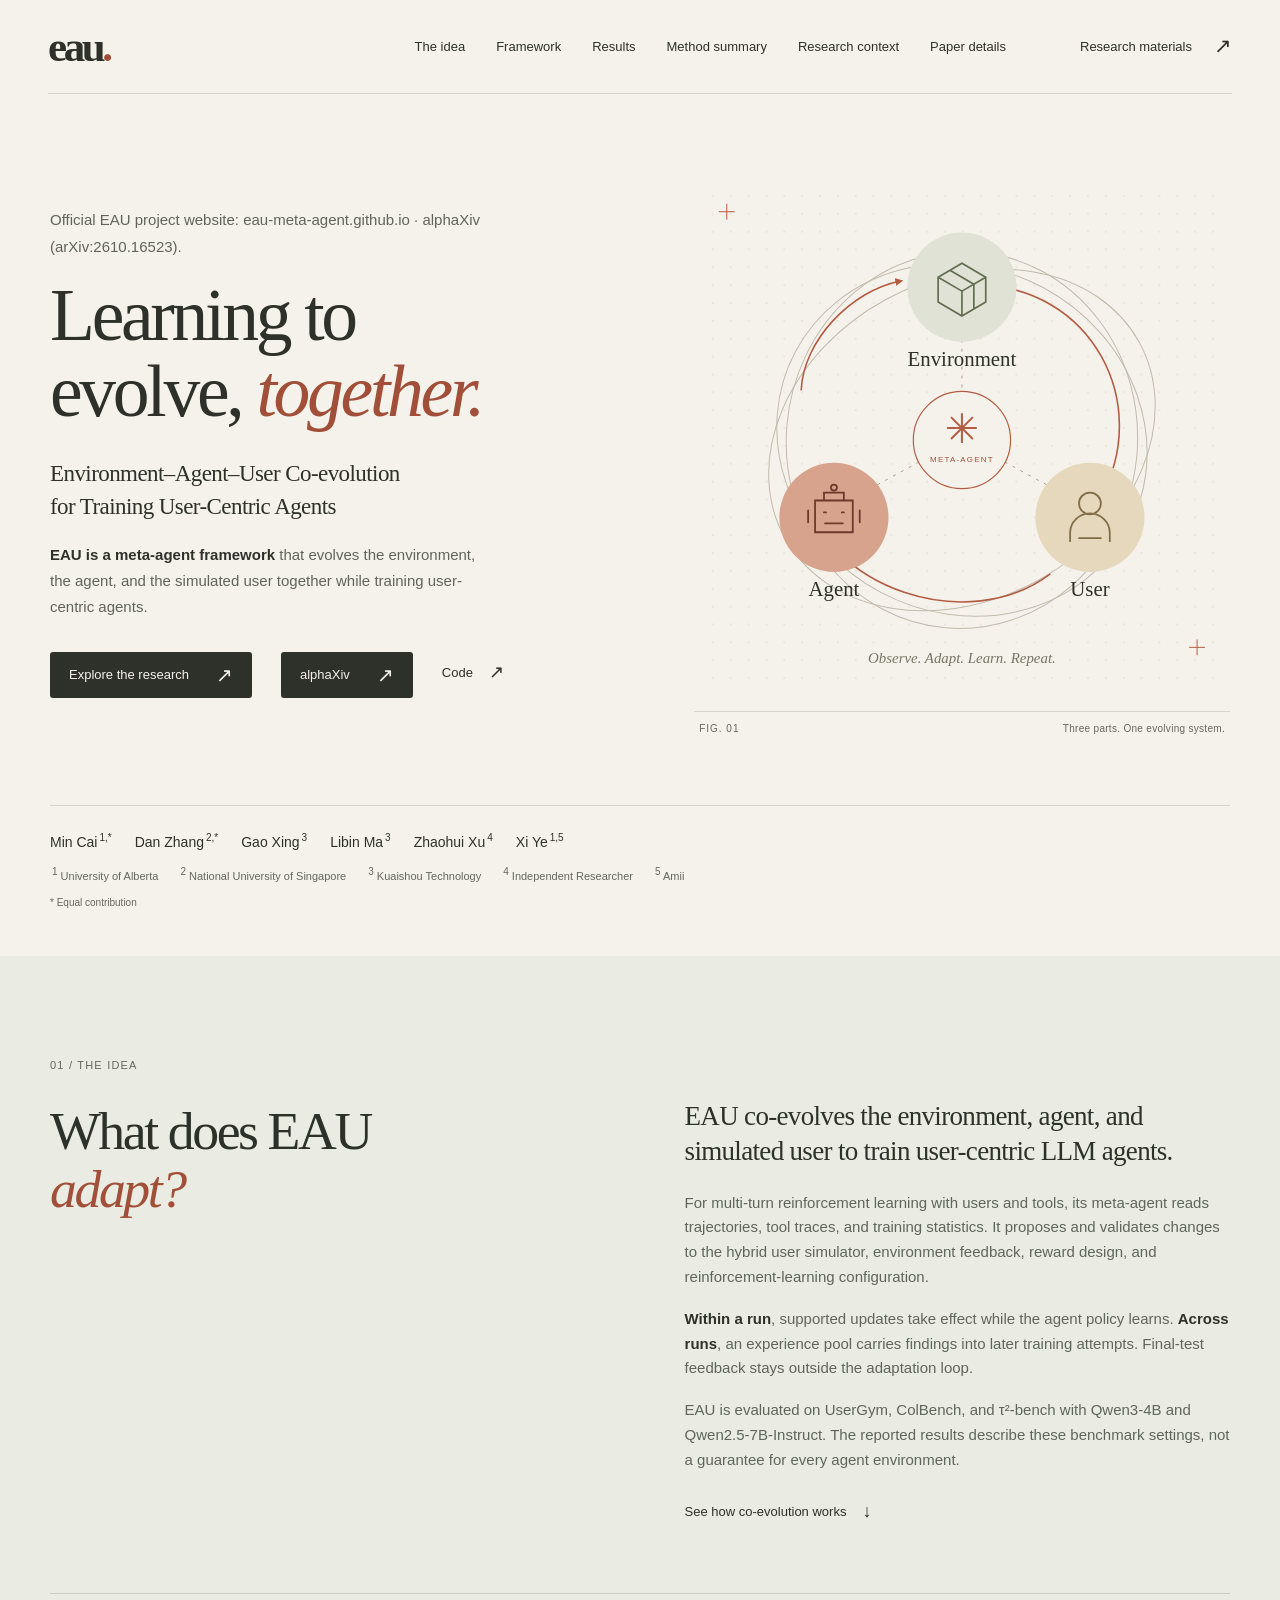
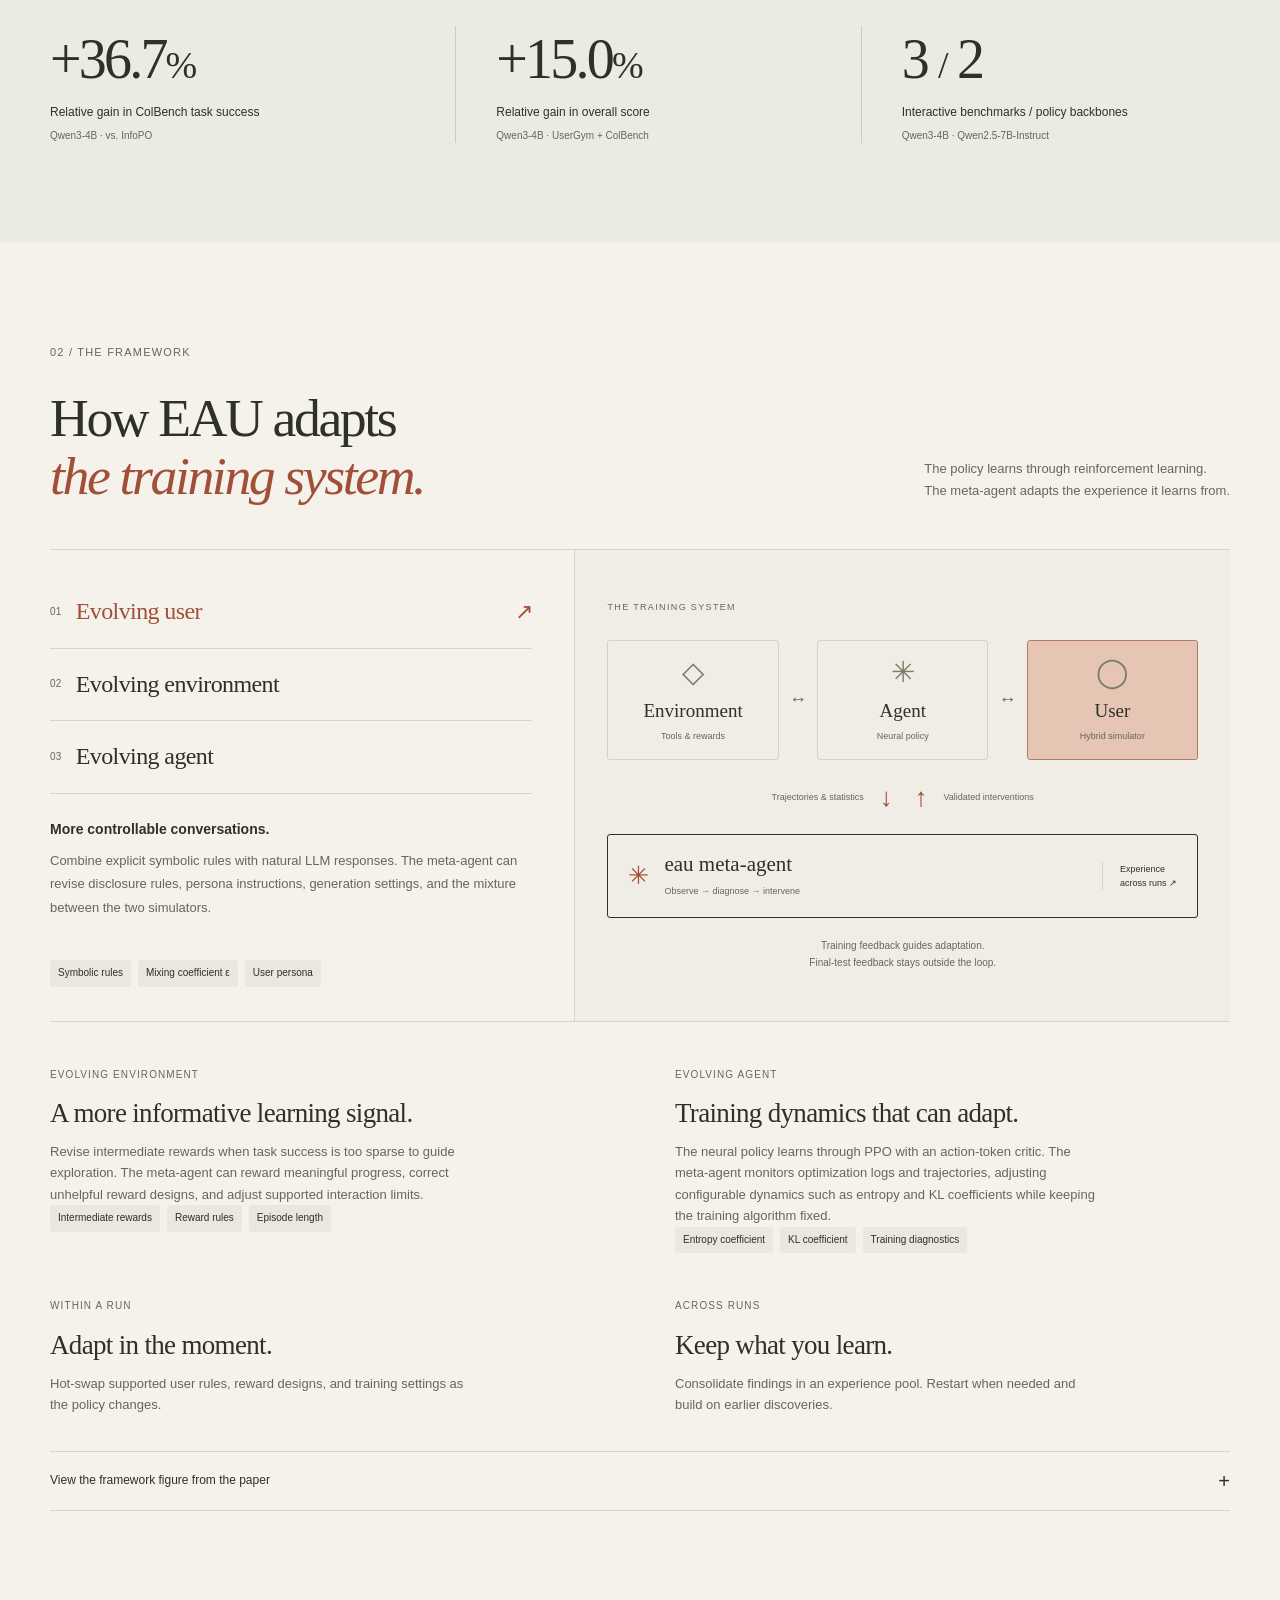
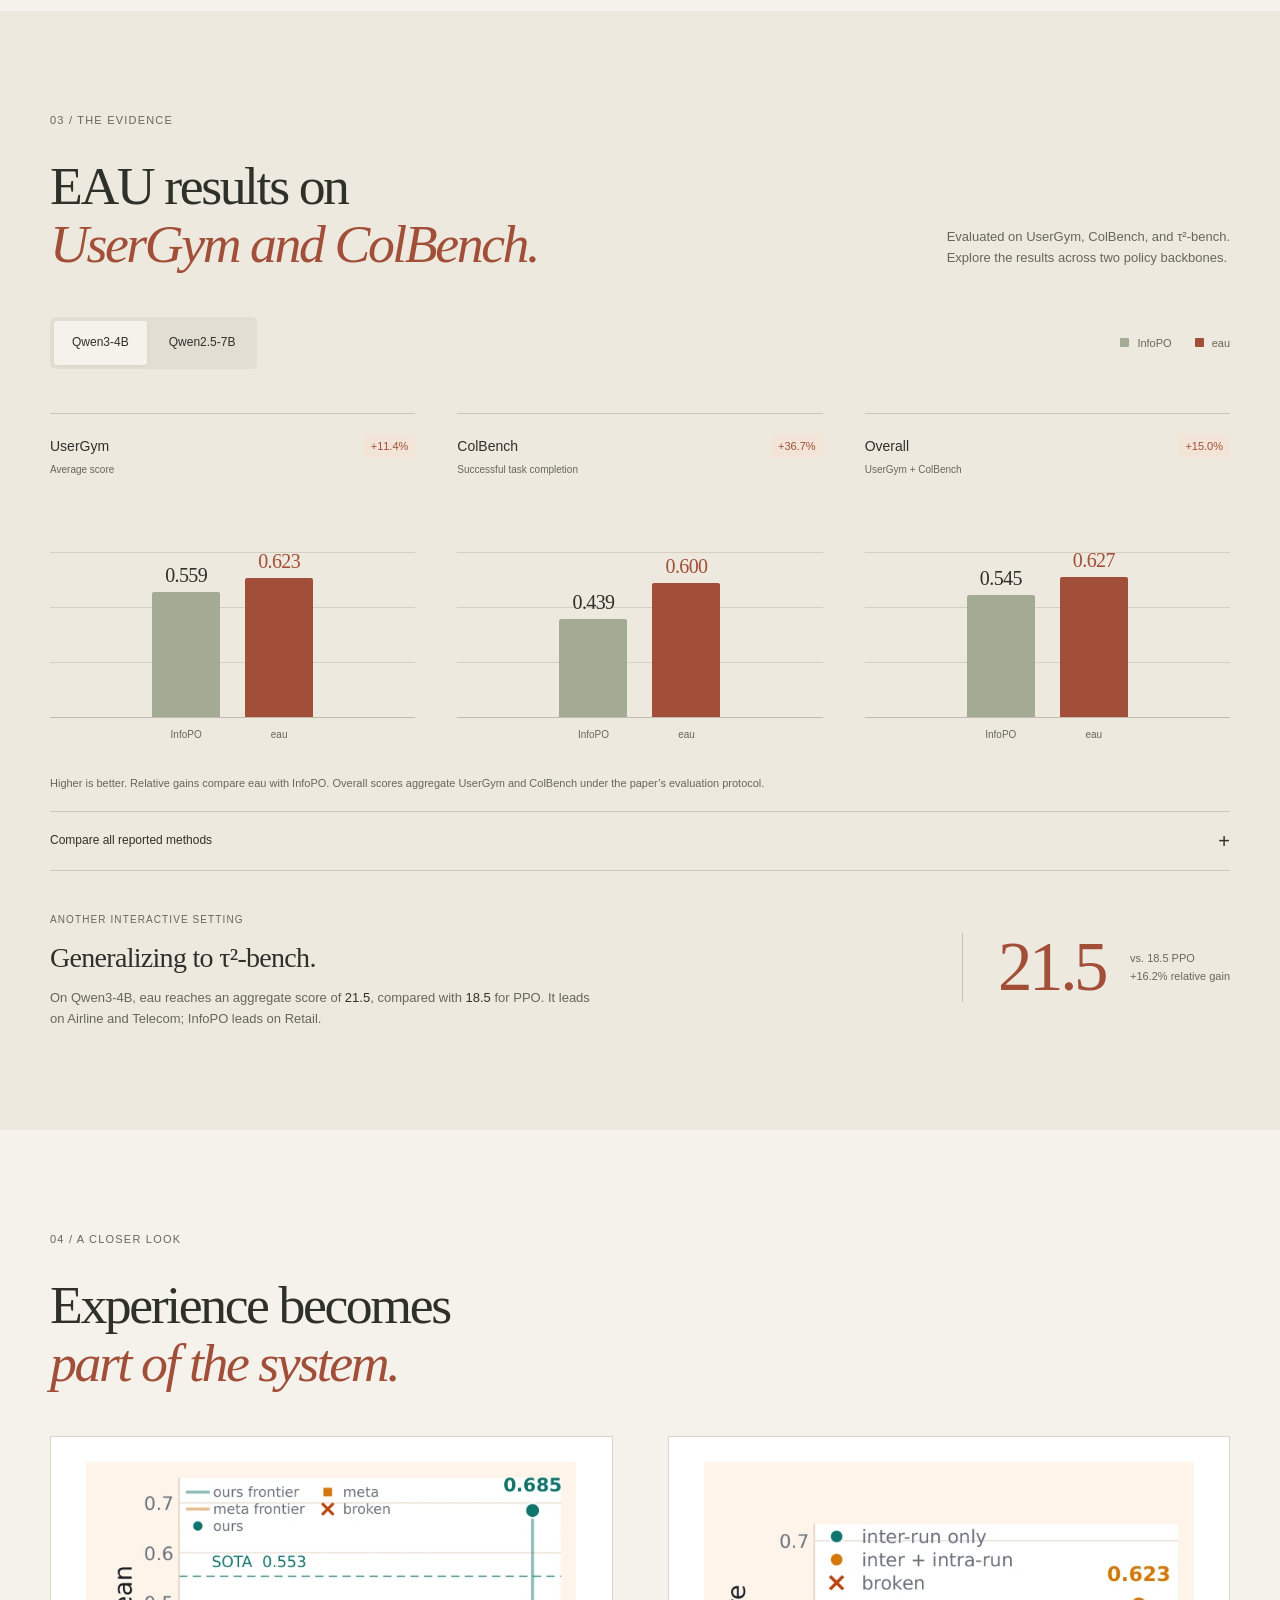
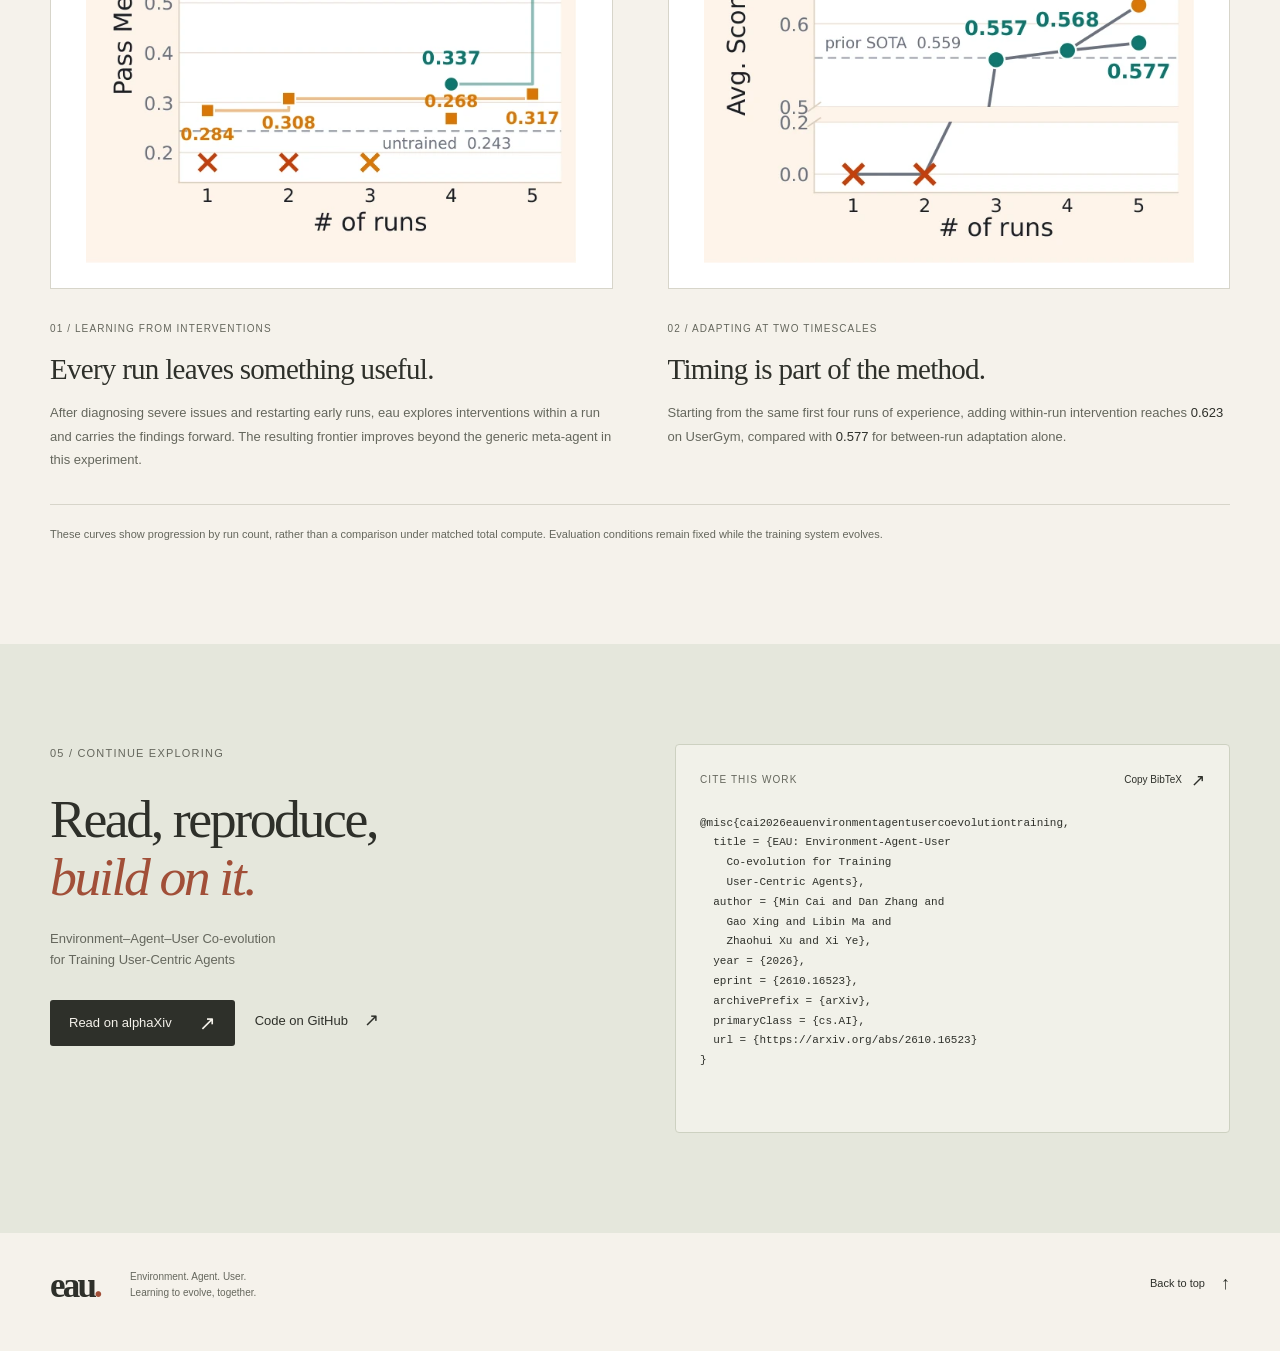
==== commit fae44609: "Link released EAU code at StringNLPLAB/meta-agent" ====
--- a/index.html
+++ b/index.html
@@ -71,7 +71,7 @@
         <div class="hero-actions">
           <a class="button button-dark" href="#overview">Explore the research <span aria-hidden="true">↗</span></a>
           <a class="button button-dark" href="https://www.alphaxiv.org/abs/2610.16523" target="_blank" rel="noopener">alphaXiv <span aria-hidden="true">↗</span></a>
-          <a class="text-link" data-code-link hidden href="#">Code <span aria-hidden="true">↗</span></a><span class="resource-status" data-code-status>Code · coming soon (under review)</span>
+          <a class="text-link" data-code-link href="https://github.com/StringNLPLAB/meta-agent" target="_blank" rel="noopener">Code <span aria-hidden="true">↗</span></a>
         </div>
       </div>
       <div class="hero-visual">
@@ -193,21 +193,6 @@
         <noscript><p>Showing the Qwen3-4B results. Enable JavaScript to switch the policy backbone. The source tables are included in the downloadable manuscript.</p></noscript>
         <p class="results-note">Higher is better. Relative gains compare eau with InfoPO. Overall scores aggregate UserGym and ColBench under the paper’s evaluation protocol.</p>
         <details class="result-table-details"><summary>Compare all reported methods <span aria-hidden="true">+</span></summary><div class="table-scroll"><table><caption id="table-caption">Qwen3-4B · UserGym and ColBench</caption><thead><tr><th scope="col">Method</th><th scope="col">UserGym avg.</th><th scope="col">ColBench pass</th><th scope="col">ColBench success</th><th scope="col">Overall</th></tr></thead><tbody id="results-table-body"><tr><th scope="row">Backbone</th><td>0.426</td><td>0.272</td><td>0.153</td><td>0.378</td></tr><tr><th scope="row">ReAct</th><td>0.457</td><td>0.269</td><td>0.145</td><td>0.401</td></tr><tr><th scope="row">Reflexion</th><td>0.455</td><td>0.303</td><td>0.184</td><td>0.408</td></tr><tr><th scope="row">RAGEN</th><td>0.468</td><td>0.479</td><td>0.361</td><td>0.457</td></tr><tr><th scope="row">Search-R1</th><td>0.472</td><td>0.467</td><td>0.355</td><td>0.459</td></tr><tr><th scope="row">UserRL</th><td>0.509</td><td>0.468</td><td>0.342</td><td>0.486</td></tr><tr><th scope="row">InfoPO</th><td>0.559</td><td>0.553</td><td>0.439</td><td>0.545</td></tr><tr><th scope="row">PPO</th><td>0.522</td><td>0.284</td><td>0.200</td><td>0.462</td></tr><tr class="ours"><th scope="row">eau</th><td>0.623</td><td>0.685</td><td>0.600</td><td>0.627</td></tr></tbody></table></div></details>
-        <details class="result-table-details" id="static-second-backbone-evidence" open>
-          <summary>Qwen2.5-7B-Instruct: static result reference</summary>
-          <p class="results-note">The model switch above controls the main charts and comparison table. This separate reference always shows Qwen2.5-7B-Instruct.</p>
-          <div class="table-scroll"><table id="second-backbone-table"><caption id="second-backbone-caption">Qwen2.5-7B-Instruct · UserGym and ColBench (static reference)</caption><thead><tr><th scope="col">Method</th><th scope="col">UserGym avg.</th><th scope="col">ColBench pass</th><th scope="col">ColBench success</th><th scope="col">Overall</th></tr></thead><tbody id="second-backbone-table-body">
-          <tr><th scope="row">Backbone</th><td>0.338</td><td>0.242</td><td>0.140</td><td>0.305</td></tr>
-          <tr><th scope="row">ReAct</th><td>0.379</td><td>0.238</td><td>0.135</td><td>0.336</td></tr>
-          <tr><th scope="row">Reflexion</th><td>0.361</td><td>0.276</td><td>0.168</td><td>0.330</td></tr>
-          <tr><th scope="row">RAGEN</th><td>0.513</td><td>0.449</td><td>0.348</td><td>0.487</td></tr>
-          <tr><th scope="row">Search-R1</th><td>0.501</td><td>0.457</td><td>0.352</td><td>0.480</td></tr>
-          <tr><th scope="row">UserRL</th><td>0.508</td><td>0.436</td><td>0.327</td><td>0.480</td></tr>
-          <tr><th scope="row">InfoPO</th><td>0.563</td><td>0.534</td><td>0.426</td><td>0.544</td></tr>
-          <tr><th scope="row">PPO</th><td>0.568</td><td>0.356</td><td>0.240</td><td>0.508</td></tr>
-          <tr class="ours"><th scope="row">eau</th><td>0.632</td><td>0.659</td><td>0.533</td><td>0.615</td></tr>
-          </tbody></table></div>
-        </details>
         <div class="tau-result"><div><span class="mini-index">Another interactive setting</span><h3>Generalizing to τ²-bench.</h3><p>On Qwen3-4B, eau reaches an aggregate score of <strong>21.5</strong>, compared with <strong>18.5</strong> for PPO. It leads on Airline and Telecom; InfoPO leads on Retail.</p></div><div class="tau-score"><strong>21.5</strong><span>vs. 18.5 PPO<br>+16.2% relative gain</span></div></div>
       </div>
     </section>
@@ -222,7 +207,7 @@
     </section>
 
     <section class="resources section-pad" id="resources" aria-labelledby="resources-title">
-      <div class="wrap resources-grid"><div><p class="eyebrow section-number">05 / Continue exploring</p><h2 id="resources-title">Read, reproduce,<br><em>build on it.</em></h2><p>Environment–Agent–User Co-evolution<br>for Training User-Centric Agents</p><div class="resource-links"><a class="button button-dark" href="https://www.alphaxiv.org/abs/2610.16523" target="_blank" rel="noopener">Read on alphaXiv <span aria-hidden="true">↗</span></a><a id="code-link" class="text-link" data-code-link hidden href="#">Code on GitHub <span aria-hidden="true">↗</span></a><span id="code-status" class="resource-status" data-code-status>Code · coming soon (under review)</span></div></div>
+      <div class="wrap resources-grid"><div><p class="eyebrow section-number">05 / Continue exploring</p><h2 id="resources-title">Read, reproduce,<br><em>build on it.</em></h2><p>Environment–Agent–User Co-evolution<br>for Training User-Centric Agents</p><div class="resource-links"><a class="button button-dark" href="https://www.alphaxiv.org/abs/2610.16523" target="_blank" rel="noopener">Read on alphaXiv <span aria-hidden="true">↗</span></a><a id="code-link" class="text-link" data-code-link href="https://github.com/StringNLPLAB/meta-agent" target="_blank" rel="noopener">Code on GitHub <span aria-hidden="true">↗</span></a></div></div>
       <div class="citation-box"><div class="citation-heading"><span class="mini-index">Cite this work</span><button id="copy-citation" aria-label="Copy BibTeX citation">Copy BibTeX <span aria-hidden="true">↗</span></button></div><pre><code id="citation">@misc{cai2026eauenvironmentagentusercoevolutiontraining,
   title = {EAU: Environment-Agent-User
     Co-evolution for Training
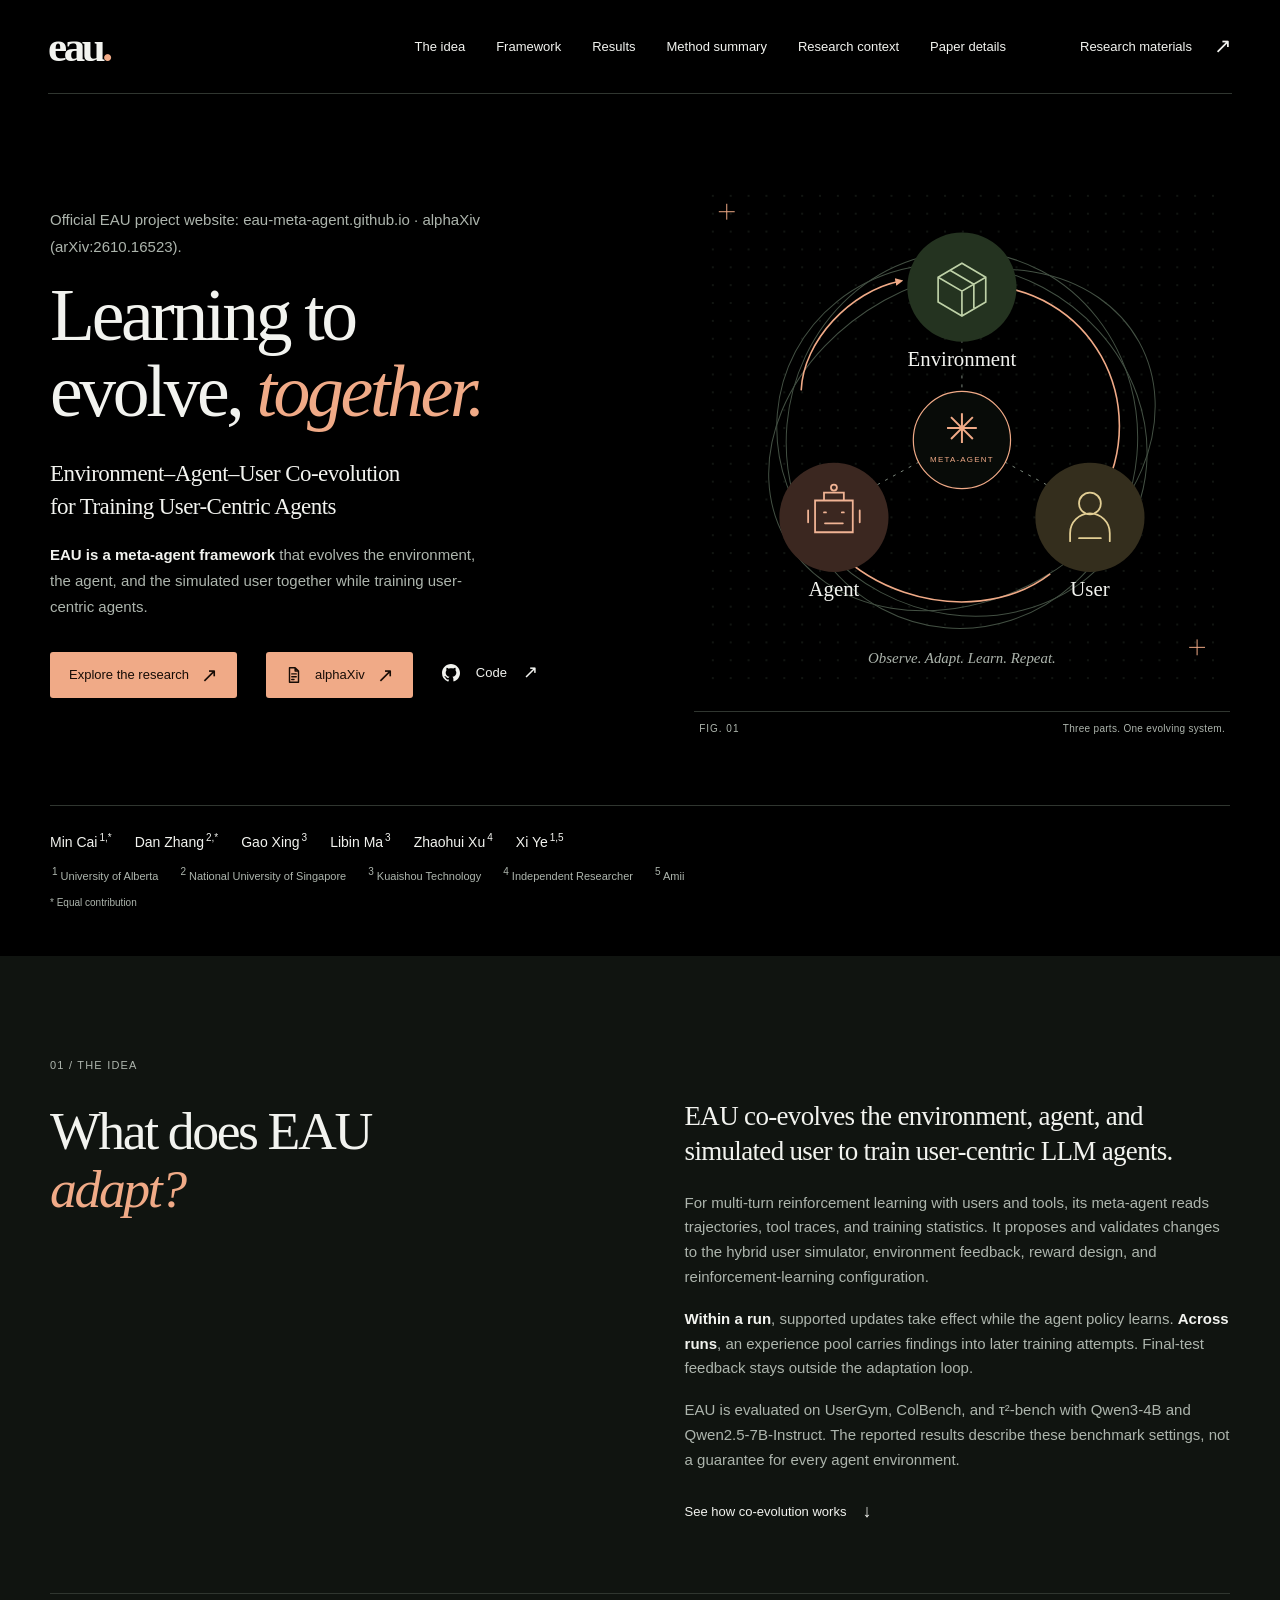
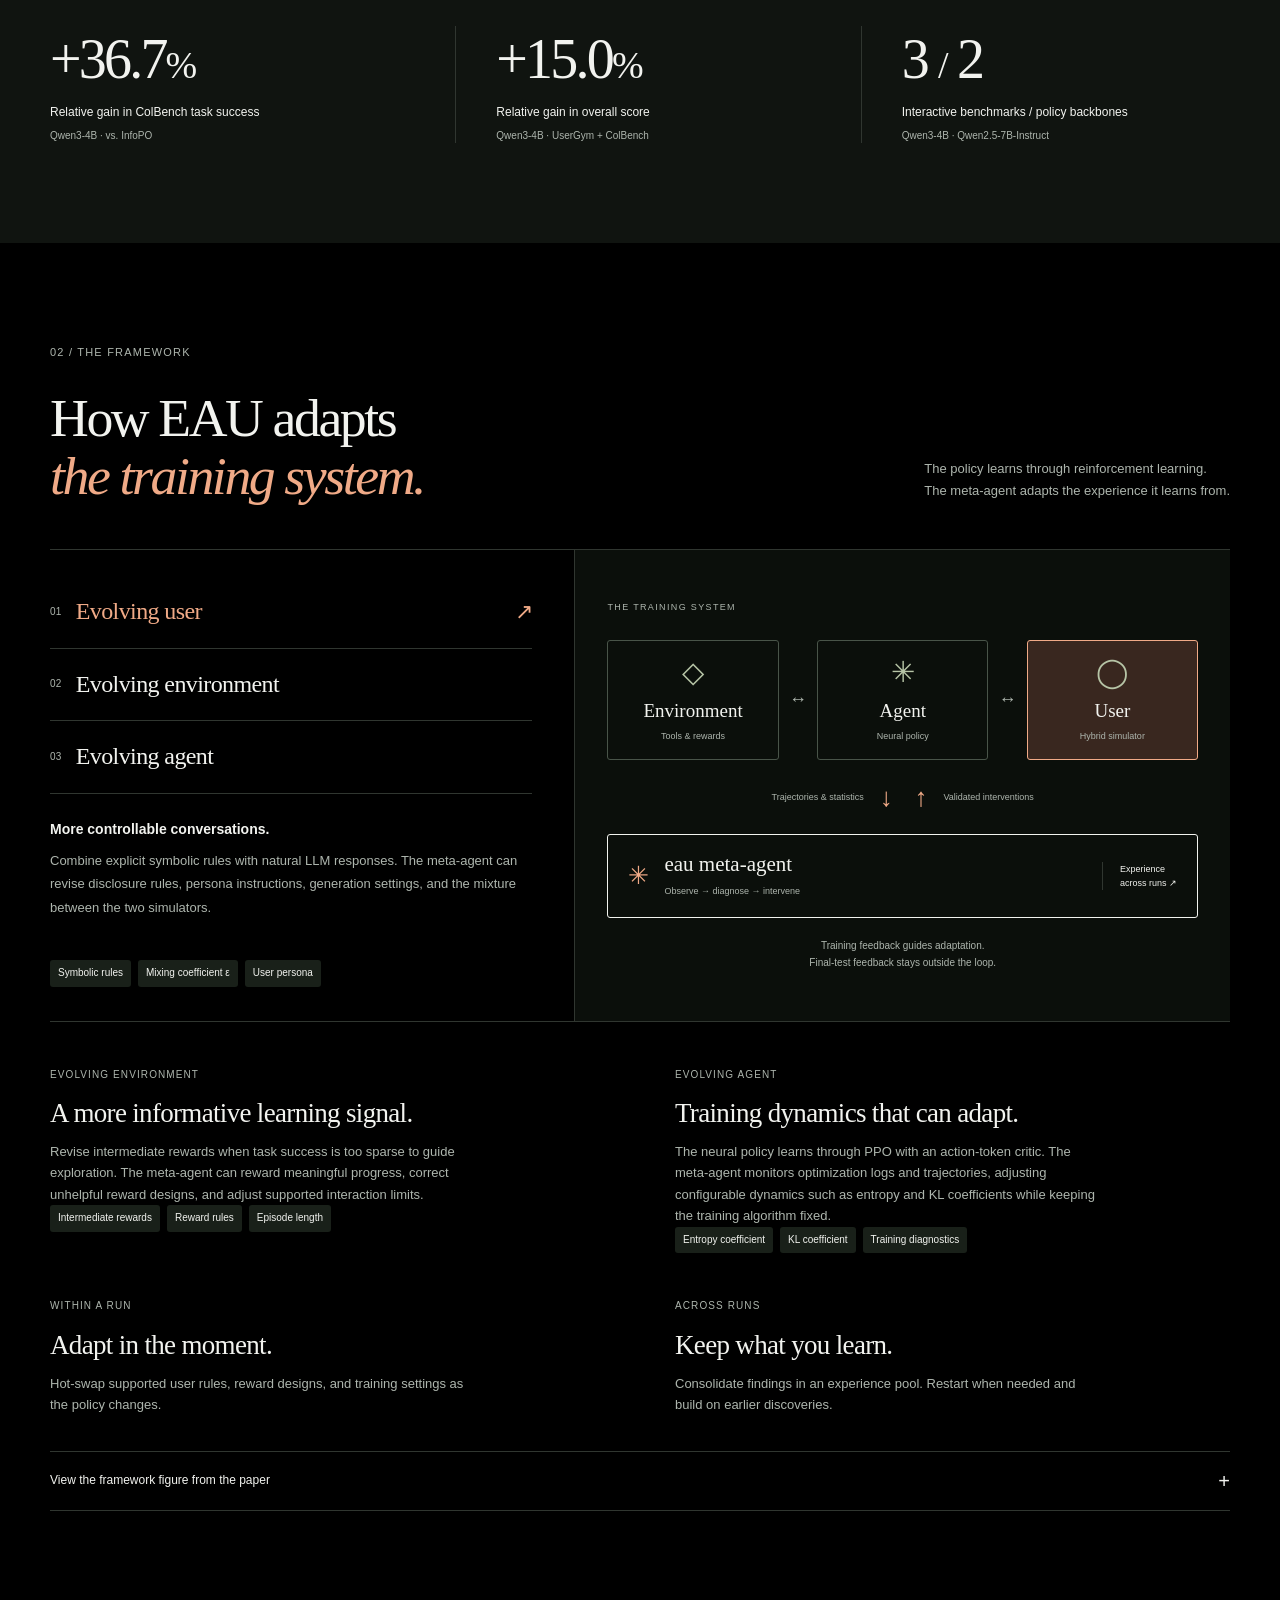
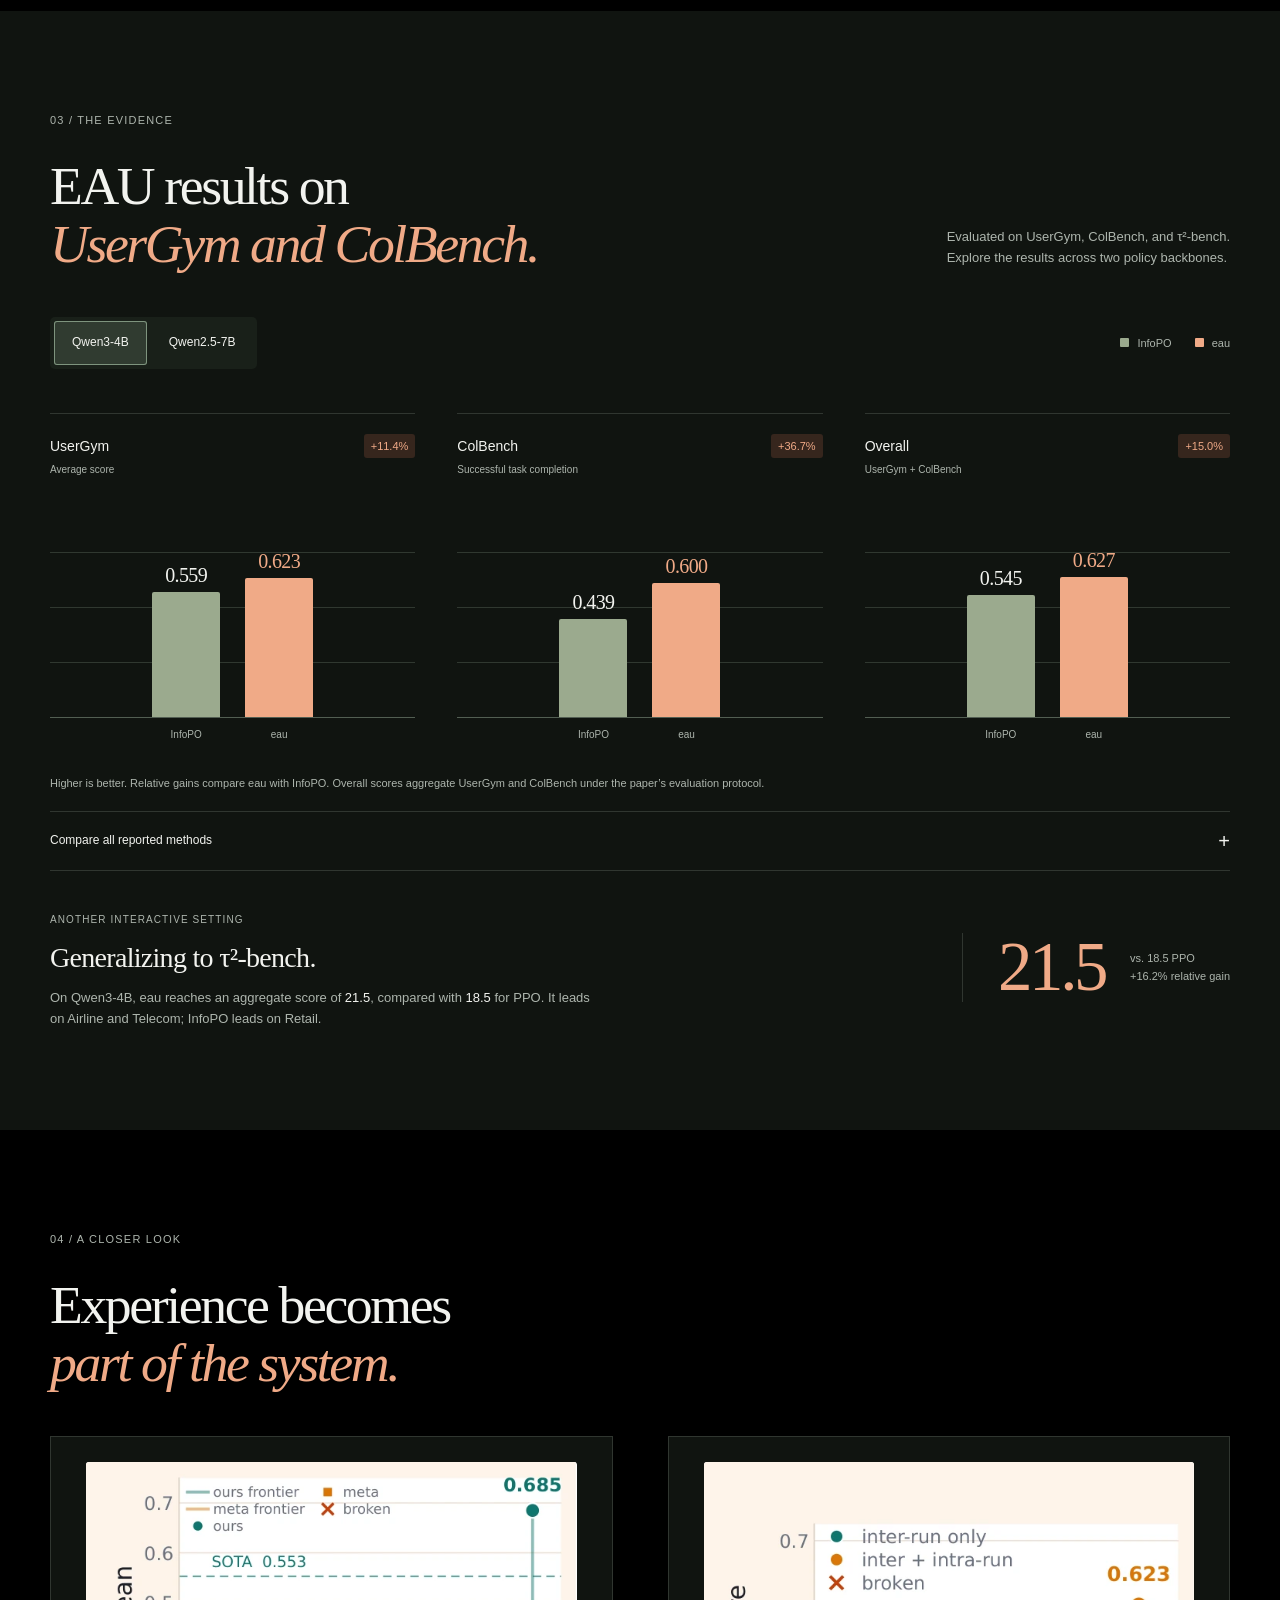
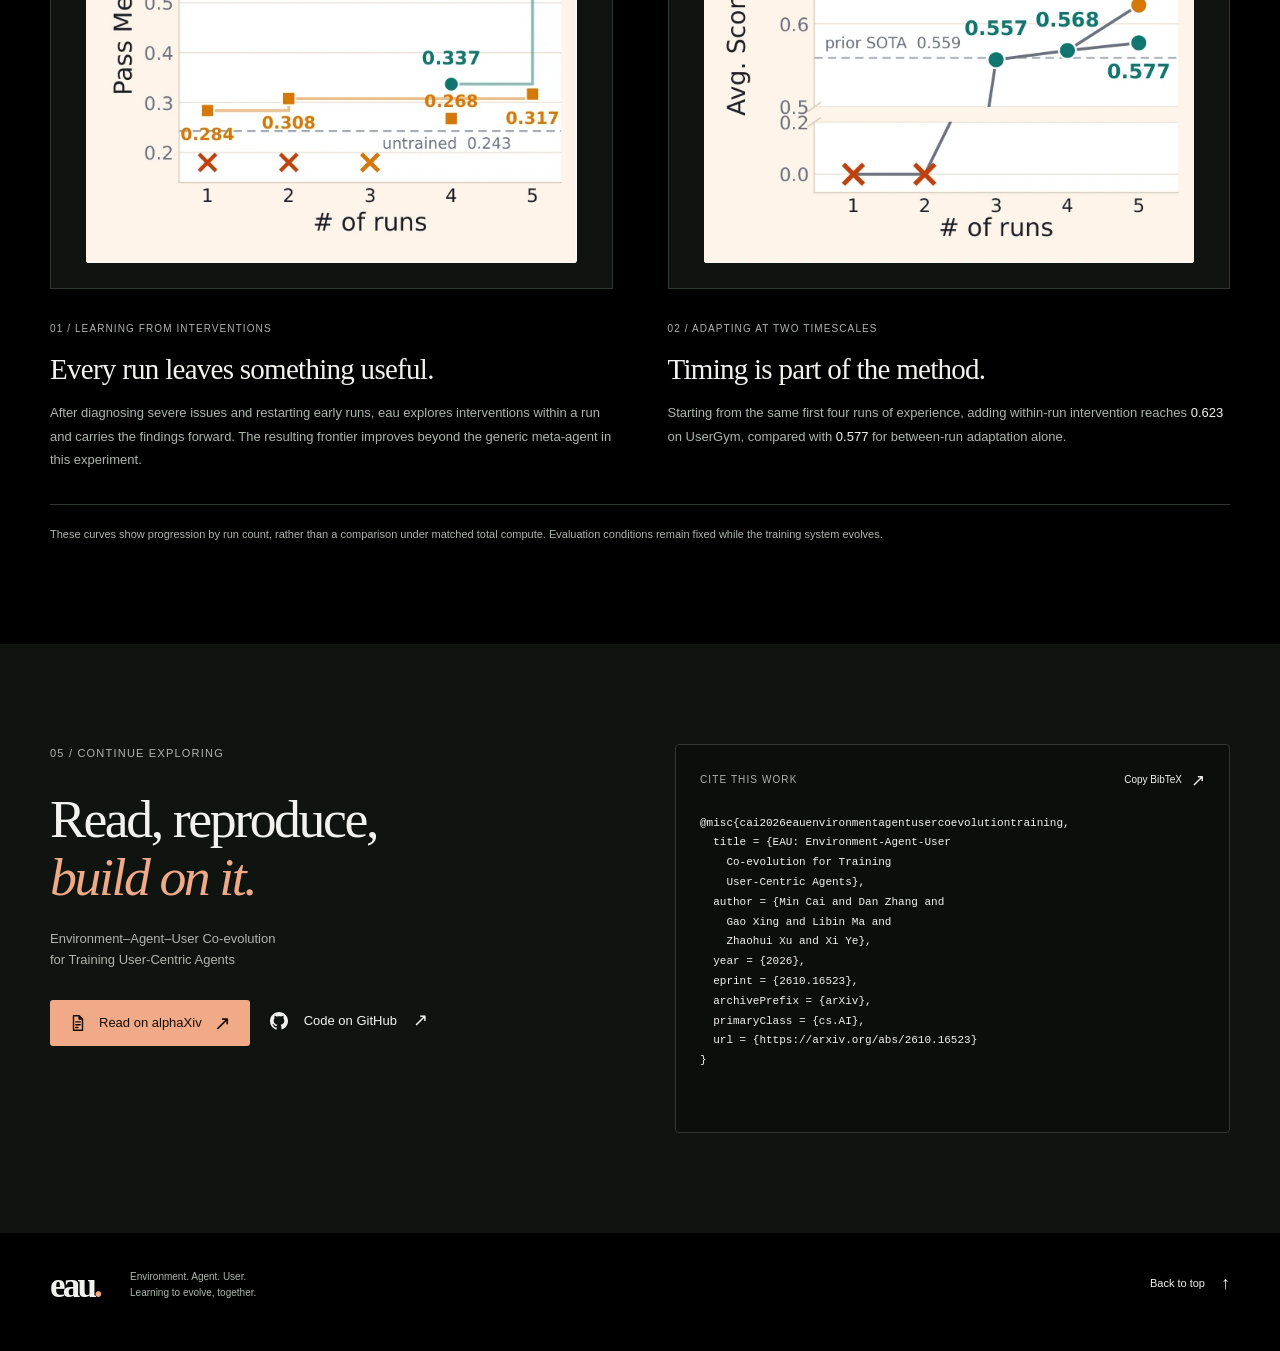
==== commit f509d768: "Use black theme and add GitHub and paper link icons" ====
--- a/index.html
+++ b/index.html
@@ -70,8 +70,8 @@
         <p class="hero-description"><strong>EAU is a meta-agent framework</strong> that evolves the environment, the agent, and the simulated user together while training user-centric agents.</p>
         <div class="hero-actions">
           <a class="button button-dark" href="#overview">Explore the research <span aria-hidden="true">↗</span></a>
-          <a class="button button-dark" href="https://www.alphaxiv.org/abs/2610.16523" target="_blank" rel="noopener">alphaXiv <span aria-hidden="true">↗</span></a>
-          <a class="text-link" data-code-link href="https://github.com/StringNLPLAB/meta-agent" target="_blank" rel="noopener">Code <span aria-hidden="true">↗</span></a>
+          <a class="button button-dark" href="https://www.alphaxiv.org/abs/2610.16523" target="_blank" rel="noopener"><svg class="link-icon" width="18" height="18" aria-hidden="true" focusable="false"><use href="assets/icons.svg#paper"/></svg>alphaXiv <span aria-hidden="true">↗</span></a>
+          <a class="text-link" data-code-link href="https://github.com/StringNLPLAB/meta-agent" target="_blank" rel="noopener"><svg class="link-icon" width="18" height="18" aria-hidden="true" focusable="false"><use href="assets/icons.svg#github"/></svg>Code <span aria-hidden="true">↗</span></a>
         </div>
       </div>
       <div class="hero-visual">
@@ -207,7 +207,7 @@
     </section>
 
     <section class="resources section-pad" id="resources" aria-labelledby="resources-title">
-      <div class="wrap resources-grid"><div><p class="eyebrow section-number">05 / Continue exploring</p><h2 id="resources-title">Read, reproduce,<br><em>build on it.</em></h2><p>Environment–Agent–User Co-evolution<br>for Training User-Centric Agents</p><div class="resource-links"><a class="button button-dark" href="https://www.alphaxiv.org/abs/2610.16523" target="_blank" rel="noopener">Read on alphaXiv <span aria-hidden="true">↗</span></a><a id="code-link" class="text-link" data-code-link href="https://github.com/StringNLPLAB/meta-agent" target="_blank" rel="noopener">Code on GitHub <span aria-hidden="true">↗</span></a></div></div>
+      <div class="wrap resources-grid"><div><p class="eyebrow section-number">05 / Continue exploring</p><h2 id="resources-title">Read, reproduce,<br><em>build on it.</em></h2><p>Environment–Agent–User Co-evolution<br>for Training User-Centric Agents</p><div class="resource-links"><a class="button button-dark" href="https://www.alphaxiv.org/abs/2610.16523" target="_blank" rel="noopener"><svg class="link-icon" width="18" height="18" aria-hidden="true" focusable="false"><use href="assets/icons.svg#paper"/></svg>Read on alphaXiv <span aria-hidden="true">↗</span></a><a id="code-link" class="text-link" data-code-link href="https://github.com/StringNLPLAB/meta-agent" target="_blank" rel="noopener"><svg class="link-icon" width="18" height="18" aria-hidden="true" focusable="false"><use href="assets/icons.svg#github"/></svg>Code on GitHub <span aria-hidden="true">↗</span></a></div></div>
       <div class="citation-box"><div class="citation-heading"><span class="mini-index">Cite this work</span><button id="copy-citation" aria-label="Copy BibTeX citation">Copy BibTeX <span aria-hidden="true">↗</span></button></div><pre><code id="citation">@misc{cai2026eauenvironmentagentusercoevolutiontraining,
   title = {EAU: Environment-Agent-User
     Co-evolution for Training
--- a/styles.css
+++ b/styles.css
@@ -1,5 +1,5 @@
 @charset "UTF-8";
-:root{--paper:#f5f2eb;--ink:#2e302a;--muted:#65675d;--line:#d7d5ca;--clay:#a14f38;--clay-light:#e7c5b5;--sage:#dfe2d4;--serif:Georgia,'Times New Roman',serif;--sans:Arial,Helvetica,sans-serif}
+:root{color-scheme:dark;--paper:#000000;--ink:#f2f3ef;--muted:#adb5ad;--line:#303630;--clay:#f0aa87;--clay-light:#39271f;--sage:#b6c4a6;--surface:#101410;--surface-raised:#192019;--serif:Georgia,'Times New Roman',serif;--sans:Arial,Helvetica,sans-serif}
 *{box-sizing:border-box}html{scroll-behavior:smooth;scroll-padding-top:92px}body{margin:0;background:var(--paper);color:var(--ink);font-family:var(--sans);font-size:16px;line-height:1.65;-webkit-font-smoothing:antialiased}a{color:inherit;text-decoration:none}button{font:inherit;color:inherit;cursor:pointer}button,a{-webkit-tap-highlight-color:transparent}button:focus-visible,a:focus-visible,summary:focus-visible,[tabindex]:focus-visible{outline:2px solid var(--clay);outline-offset:6px}button:disabled{cursor:default}a[hidden],[hidden]{display:none!important}::selection{background:#dfb39a;color:var(--ink)}img{display:block;width:100%;height:auto}p{margin:0 0 1.15em}h1,h2,h3{font-family:var(--serif);font-weight:400;line-height:1.08;margin:0;letter-spacing:-.045em}h1{font-size:clamp(58px,5.75vw,84px);line-height:1.035}h2{font-size:clamp(39px,4.2vw,57px)}h3{font-size:29px;letter-spacing:-.025em;line-height:1.15}em{font-weight:400;color:var(--clay)}sup{font-size:10px;vertical-align:super;margin-left:2px;line-height:0}.wrap{width:min(1180px,calc(100% - 96px));margin-inline:auto}.section-pad{padding-block:100px}.eyebrow,.mini-index{font-size:11px;font-weight:500;letter-spacing:.11em;text-transform:uppercase}.eyebrow{margin:0 0 28px;display:flex;align-items:center;gap:10px}.section-number{color:var(--muted)}.little-star{color:var(--clay);font-size:25px;line-height:1}.skip-link{position:fixed;top:-100px;left:20px;z-index:100;background:var(--ink);color:var(--paper);padding:12px 20px}.skip-link:focus{top:15px}.site-header{height:94px;width:calc(100% - 96px);margin:auto;display:flex;align-items:center;justify-content:space-between;border-bottom:1px solid var(--line);gap:32px}.wordmark{font-family:var(--serif);font-size:43px;font-weight:700;letter-spacing:-.08em;line-height:1;display:inline-block}.wordmark-dot{color:var(--clay)}nav{display:flex;gap:31px;margin-left:auto;margin-right:42px}nav a,.header-link{font-size:13px}nav a:hover,.header-link:hover{color:var(--clay)}.header-link{display:flex;gap:22px;align-items:center}.header-link span{font-size:21px}.hero{padding-top:76px;padding-bottom:58px;display:grid;grid-template-columns:1.12fr 1fr;align-items:center;gap:44px}.hero-copy{padding-bottom:12px}.hero .eyebrow{margin-bottom:28px}.hero-subtitle{font-family:var(--serif);font-size:23px;line-height:1.4;margin:29px 0 19px;letter-spacing:-.025em}.hero-description{font-size:15px;line-height:1.75;max-width:430px;color:#616459}.hero-description strong{font-weight:600;color:var(--ink)}.hero-actions{display:flex;flex-wrap:wrap;gap:18px 29px;align-items:center;margin-top:31px}.button{display:inline-flex;align-items:center;justify-content:center;gap:27px;padding:13px 19px;font-size:13px;border-radius:3px;line-height:1.5;transition:background .2s,transform .2s}.button:hover{transform:translateY(-2px)}.button-dark{background:var(--ink);color:var(--paper)}.button-dark:hover{background:#4b4e41}.button span{font-size:20px;line-height:1}.text-link{display:inline-flex;align-items:center;gap:16px;font-size:13px;border-bottom:1px solid transparent;padding-bottom:3px}.text-link:hover{color:var(--clay);border-color:var(--clay)}.text-link span{font-size:18px}.hero-visual{padding-top:7px}.evolution-art{width:100%;height:auto;overflow:visible}.art-label{font-family:var(--serif);font-size:21px;fill:var(--ink)}.art-meta{font-family:var(--sans);font-size:8px;letter-spacing:1.25px;fill:var(--clay)}.art-footnote{font-family:var(--serif);font-style:italic;font-size:15px;fill:#777566}.figure-index{display:flex;align-items:center;justify-content:space-between;font-size:10px;color:var(--muted);padding:9px 5px;border-top:1px solid var(--line);letter-spacing:.03em}.figure-index span:first-child{text-transform:uppercase;letter-spacing:.1em}.authors{border-top:1px solid var(--line);padding-block:25px 32px}.author-names{font-size:14px;display:flex;flex-wrap:wrap;gap:10px 23px;margin:0 0 13px}.affiliations{display:flex;flex-wrap:wrap;gap:3px 20px;font-size:11px;color:var(--muted);margin:0 0 10px}.equal-contribution{font-size:10px;color:var(--muted);margin:0}.overview{background:#eaece3;margin-top:12px}.overview-grid{display:grid;grid-template-columns:1fr 1.03fr;gap:105px}.overview-copy{font-size:15px;color:#616459;padding-top:43px}.overview-copy .lead{font-family:var(--serif);font-size:27px;line-height:1.3;letter-spacing:-.025em;color:var(--ink);margin-bottom:22px}.overview-copy strong{color:var(--ink)}.overview-copy .text-link{color:var(--ink);margin-top:7px}.findings-strip{display:grid;grid-template-columns:1fr 1fr 1fr;border-top:1px solid #c9cec0;margin-top:62px;padding-top:32px;gap:36px}.findings-strip>div+div{border-left:1px solid #c9cec0;padding-left:40px}.findings-strip strong{font-family:var(--serif);font-size:56px;font-weight:400;letter-spacing:-.05em;line-height:1.2}.findings-strip strong>span{font-size:38px}.findings-strip p{font-size:12px;line-height:1.5;margin:10px 0 0}.findings-strip small{display:block;font-size:10px;color:var(--muted);margin-top:7px}.section-heading{display:flex;align-items:flex-end;justify-content:space-between;gap:50px;margin-bottom:44px}.section-heading>p{font-size:13px;color:var(--muted);margin:0 0 4px;max-width:380px}.framework-explorer{display:grid;grid-template-columns:1fr 1.25fr;border-block:1px solid var(--line);min-height:420px}.framework-controls{padding:26px 42px 34px 0}.component-tabs{display:flex;flex-direction:column}.component-tabs button{background:none;border:0;border-bottom:1px solid var(--line);padding:16px 0;display:flex;align-items:center;gap:14px;text-align:left;font-family:var(--serif);font-size:24px;letter-spacing:-.025em}.component-tabs button>span:first-child{font-family:var(--sans);font-size:10px;letter-spacing:.03em;color:var(--muted)}.component-tabs button>span:last-child{margin-left:auto;font-size:22px;opacity:0}.component-tabs button[aria-selected=true]{color:var(--clay)}.component-tabs button[aria-selected=true]>span:last-child{opacity:1}.component-tabs button:hover{color:var(--clay)}#component-panel{padding-top:27px}#component-title{font-family:var(--sans);font-size:14px;font-weight:600;letter-spacing:0;margin-bottom:12px}#component-description{font-size:13px;color:var(--muted);line-height:1.8;min-height:94px;margin-bottom:17px}.knob-list{display:flex;gap:7px;flex-wrap:wrap}.knob-list span{font-size:10px;background:#eae7de;padding:5px 8px;border-radius:3px}.system-diagram{background:#efede5;border-left:1px solid var(--line);padding:35px 32px;display:flex;flex-direction:column;justify-content:center}.diagram-label{font-size:9px;letter-spacing:.15em;color:var(--muted);margin-bottom:25px}.system-components{display:flex;align-items:center;justify-content:space-between;gap:10px}.system-components>div{width:29%;text-align:center;font-family:var(--serif);font-size:19px;line-height:1.3;padding:17px 5px;border:1px solid #d5d1c5;border-radius:3px;transition:background .25s,border-color .25s}.system-components small{display:block;font-family:var(--sans);font-size:9px;color:var(--muted);margin-top:7px}.node-symbol{display:block;font-size:29px;margin-bottom:12px;line-height:1;color:#777e67}.system-components>div.is-active{background:#e7c5b5;border-color:#b77c60}.system-components>div[data-node=environment].is-active{background:#dfe2d4;border-color:#8f9b78}.system-components>div[data-node=agent].is-active{background:#ddc9bc;border-color:#a78f7c}.connector{font-size:18px;color:var(--muted)}.feedback-bridge{display:flex;align-items:center;justify-content:center;gap:16px;font-size:9px;color:var(--muted);padding:24px 0}.feedback-bridge>span:nth-child(2){font-size:26px;color:var(--clay);line-height:1}.meta-agent-box{border:1px solid var(--ink);border-radius:3px;display:flex;align-items:center;padding:18px 20px;gap:15px}.meta-agent-box strong{font-family:var(--serif);font-size:21px;font-weight:400;line-height:1.1}.meta-agent-box small{display:block;font-size:9px;color:var(--muted);margin-top:4px}.experience-pool{font-size:9px;line-height:1.6;margin-left:auto;padding-left:17px;border-left:1px solid var(--line)}.diagram-note{font-size:10px;color:var(--muted);text-align:center;margin:19px 0 0;line-height:1.7}.timescales{display:grid;grid-template-columns:1fr 1fr;gap:70px;padding-top:38px}.mini-index{font-size:10px;color:var(--muted)}.timescales h3{margin:12px 0;font-size:27px}.timescales p{font-size:13px;max-width:420px;color:var(--muted);margin:0}.paper-figure{margin-top:35px;border-block:1px solid var(--line)}summary{cursor:pointer;list-style:none;display:flex;align-items:center;justify-content:space-between;padding:19px 0;font-size:12px}summary::-webkit-details-marker{display:none}summary>span{font-size:20px;line-height:1;transition:transform .2s}details[open]>summary>span{transform:rotate(45deg)}.paper-figure figure{margin:10px 0 25px;background:#fff;padding:20px}.paper-figure figcaption{font-size:11px;color:var(--muted);margin-top:20px}.paper-figure a{display:block}.results{background:#eee9df}.results-toolbar{display:flex;align-items:center;justify-content:space-between;margin:5px 0 44px;gap:20px}.model-switch{display:flex;gap:4px;background:#e3ded3;border-radius:5px;padding:4px}.model-switch button{border:0;background:transparent;padding:10px 18px;border-radius:3px;font-size:12px;transition:background .2s}.model-switch button[aria-pressed=true]{background:var(--paper);box-shadow:0 1px 4px #0000000a}.results-key{display:flex;align-items:center;gap:8px;font-size:11px;color:var(--muted)}.results-key i{width:9px;height:9px;display:inline-block;border-radius:1px}.legend-baseline{background:#a4ab94}.legend-eau{background:var(--clay);margin-left:15px}.chart-grid{display:grid;grid-template-columns:1fr 1fr 1fr;gap:42px}.chart-card{border-top:1px solid #cac5b9;padding-top:20px;min-width:0}.chart-top{display:flex;align-items:center;justify-content:space-between;gap:10px}.chart-top h3{font-family:var(--sans);font-weight:500;letter-spacing:0;font-size:14px}.gain{font-size:11px;color:var(--clay);background:#f2e4d7;padding:3px 7px;border-radius:3px}.chart-subtitle{font-size:10px;color:var(--muted);margin:4px 0 20px}.bar-plot{position:relative;height:220px;border-bottom:1px solid #c1bcae;display:flex;justify-content:center;gap:25px;align-items:flex-end;padding:0 20px;background:repeating-linear-gradient(to top,transparent 0,transparent 54px,#d7d0c2 54px,#d7d0c2 55px)}.bar-column{display:flex;flex-direction:column;justify-content:flex-end;align-items:center;gap:7px;width:68px;height:100%;z-index:1}.bar-value{font-size:20px;line-height:1;font-family:var(--serif);letter-spacing:-.03em}.bar{width:100%;background:#a4ab94;border-radius:2px 2px 0 0;transition:height .35s ease}.bar-column.eau .bar{background:var(--clay)}.bar-column.eau .bar-value{color:var(--clay)}.bar-labels{display:flex;justify-content:center;gap:25px;margin-top:9px}.bar-labels span{width:68px;text-align:center;font-size:10px;color:var(--muted)}.results-note{font-size:11px;color:var(--muted);margin:30px 0 19px;max-width:760px}.result-table-details{border-block:1px solid #cdc8bd}.table-scroll{overflow:auto;padding-bottom:20px}table{width:100%;border-collapse:collapse;font-size:12px;font-variant-numeric:tabular-nums;white-space:nowrap;text-align:right}caption{text-align:left;font-size:11px;color:var(--muted);padding:0 0 15px}th,td{padding:11px 15px;border-bottom:1px solid #d6d0c4}th{font-size:10px;font-weight:500;color:var(--muted)}td:first-child,th:first-child{text-align:left;padding-left:0}tr.ours{background:#e6d8ca;font-weight:600}tr.ours td:first-child{padding-left:12px}tr:last-child td{border-bottom:0}.tau-result{margin-top:34px;display:grid;grid-template-columns:1.2fr 1fr;gap:50px;align-items:center}.tau-result h3{margin:11px 0 12px;font-size:28px}.tau-result p{font-size:13px;color:var(--muted);margin:0;max-width:540px}.tau-result p strong{color:var(--ink);font-weight:500}.tau-score{justify-self:end;display:flex;align-items:center;gap:25px;border-left:1px solid #c9c3b6;padding-left:35px}.tau-score strong{font-family:var(--serif);font-weight:400;font-size:69px;line-height:1;letter-spacing:-.05em;color:var(--clay)}.tau-score span{font-size:11px;color:var(--muted)}.insight-grid{display:grid;grid-template-columns:1fr 1fr;gap:55px}.insight-grid figure{background:white;border:1px solid var(--line);margin:0 0 25px;padding:25px 35px}.insight-grid figure img{aspect-ratio:634/518;object-fit:contain}.insight-grid h3{margin:13px 0 15px;font-size:29px}.insight-grid p{font-size:13px;color:var(--muted);line-height:1.8;margin:0}.insight-grid p strong{font-weight:500;color:var(--ink)}.insights-note{font-size:11px;color:var(--muted);border-top:1px solid var(--line);padding-top:20px;margin:33px 0 0;max-width:100%}.resources{background:#e5e7dc}.resources-grid{display:grid;grid-template-columns:1fr 1fr;gap:70px;align-items:start}.resources-grid>div>p:not(.eyebrow){font-size:13px;color:var(--muted);margin-top:22px}.resource-links{display:flex;align-items:center;gap:20px;flex-wrap:wrap;margin-top:29px}.resource-status{font-size:11px;color:var(--muted)}.citation-box{background:#f1f1e9;border:1px solid #cdd1c1;border-radius:4px;min-width:0;padding:22px 24px}.citation-heading{display:flex;justify-content:space-between;align-items:center;gap:12px;margin-bottom:19px}.citation-heading button{background:none;border:0;padding:0;font-size:10px;display:flex;align-items:center;gap:9px}.citation-heading button:hover{color:var(--clay)}.citation-heading button span{font-size:17px}.citation-box pre{font-size:11px;line-height:1.8;overflow:auto;margin:0;tab-size:2}.citation-box code{font-family:'SFMono-Regular',Consolas,'Liberation Mono',monospace}.copy-status{min-height:17px;font-size:10px;color:var(--clay);margin:9px 0 0}.site-footer{padding-block:35px;display:flex;align-items:center;gap:30px}.site-footer .wordmark{font-size:35px}.site-footer p{font-size:10px;line-height:1.6;color:var(--muted);margin:0}.site-footer>a:last-child{margin-left:auto;font-size:11px}
 @media(min-width:1500px){.hero{padding-block:94px 76px}}
 @media(max-width:1100px){.wrap{width:calc(100% - 64px)}.site-header{width:calc(100% - 64px)}.hero{gap:20px}.hero-actions{gap:18px}.hero-subtitle{font-size:21px}.hero-description{font-size:14px}.overview-grid{gap:60px}.section-heading>p{max-width:320px}.framework-controls{padding-right:26px}.system-diagram{padding-inline:22px}.system-components>div{font-size:17px}.feedback-bridge{gap:8px;font-size:8px}.meta-agent-box{padding-inline:12px}.experience-pool{padding-left:10px}.chart-grid{gap:28px}.resources-grid{gap:40px}.findings-strip>div+div{padding-left:24px}.insight-grid{gap:35px}.tau-score{padding-left:25px;gap:18px}}
@@ -9,3 +9,42 @@
 
 /* Readable row labels and comfortable primary navigation targets. */
 tbody th[scope=row]{font-size:12px;color:var(--ink);font-weight:400}tr.ours th[scope=row]{font-weight:600}nav a{min-height:44px;display:inline-flex;align-items:center}.model-switch button{min-height:44px}
+
+/* Black canvas, quiet panels, and warm research accents across every page. */
+::selection{background:#75462e;color:#fff}
+.hero-description,.overview-copy{color:var(--muted)}
+.overview,.results,.resources{background:var(--surface)}
+.button-dark{background:var(--clay);color:#170c06}
+.button-dark:hover{background:#ffc5a6}
+.hero-actions .button,.resource-links .button{gap:12px}
+.hero-actions .text-link,.resource-links .text-link{min-height:44px}
+.link-icon{display:inline-block;width:18px;height:18px;flex:0 0 18px;fill:currentColor;vertical-align:middle}
+.findings-strip,.findings-strip>div+div,.chart-card,.result-table-details,th,td,.tau-score{border-color:var(--line)}
+.knob-list span,.model-switch{background:var(--surface-raised)}
+.system-diagram,.citation-box{background:#0b0f0b;border-color:var(--line)}
+.system-components>div{border-color:#495449}
+.node-symbol{color:var(--sage)}
+.system-components>div.is-active{background:#39271f;border-color:var(--clay)}
+.system-components>div[data-node=environment].is-active{background:#263324;border-color:#a9bc95}
+.system-components>div[data-node=agent].is-active{background:#362a23;border-color:#c3a68d}
+.model-switch button[aria-pressed=true]{background:#303b30;box-shadow:inset 0 0 0 1px #7e947e}
+.legend-baseline,.bar{background:#9baa8e}
+.gain{background:#36261d;color:var(--clay)}
+.bar-plot{border-color:#525e52;background:repeating-linear-gradient(to top,transparent 0,transparent 54px,#303830 54px,#303830 55px)}
+tr.ours{background:#30271e}
+.paper-figure figure,.insight-grid figure{background:var(--surface);border-color:var(--line)}
+.paper-figure img,.insight-grid figure img{background:#fff;border-radius:3px}
+.art-footnote{fill:var(--muted)}
+.evolution-art #dot-grid circle{fill:#303b30}
+.evolution-art .art-orbits{stroke:#435043}
+.evolution-art [stroke="#b45c43"]{stroke:var(--clay)}
+.evolution-art #arrow-clay path{fill:var(--clay)}
+.evolution-art [stroke="#aaa18e"]{stroke:#7c887c}
+.evolution-art .environment-node>circle{fill:#243320}
+.evolution-art .environment-node>g{stroke:#bed1a7}
+.evolution-art .agent-node>circle{fill:#3b2720}
+.evolution-art .agent-node>g{stroke:#f0b394}
+.evolution-art .user-node>circle{fill:#342e1d}
+.evolution-art .user-node>g{stroke:#e2ce94}
+.evolution-art>circle{fill:#080b08}
+@media(max-width:580px){.bar-plot{background:repeating-linear-gradient(to top,transparent 0,transparent 51.5px,#303830 51.5px,#303830 52.5px)}}
